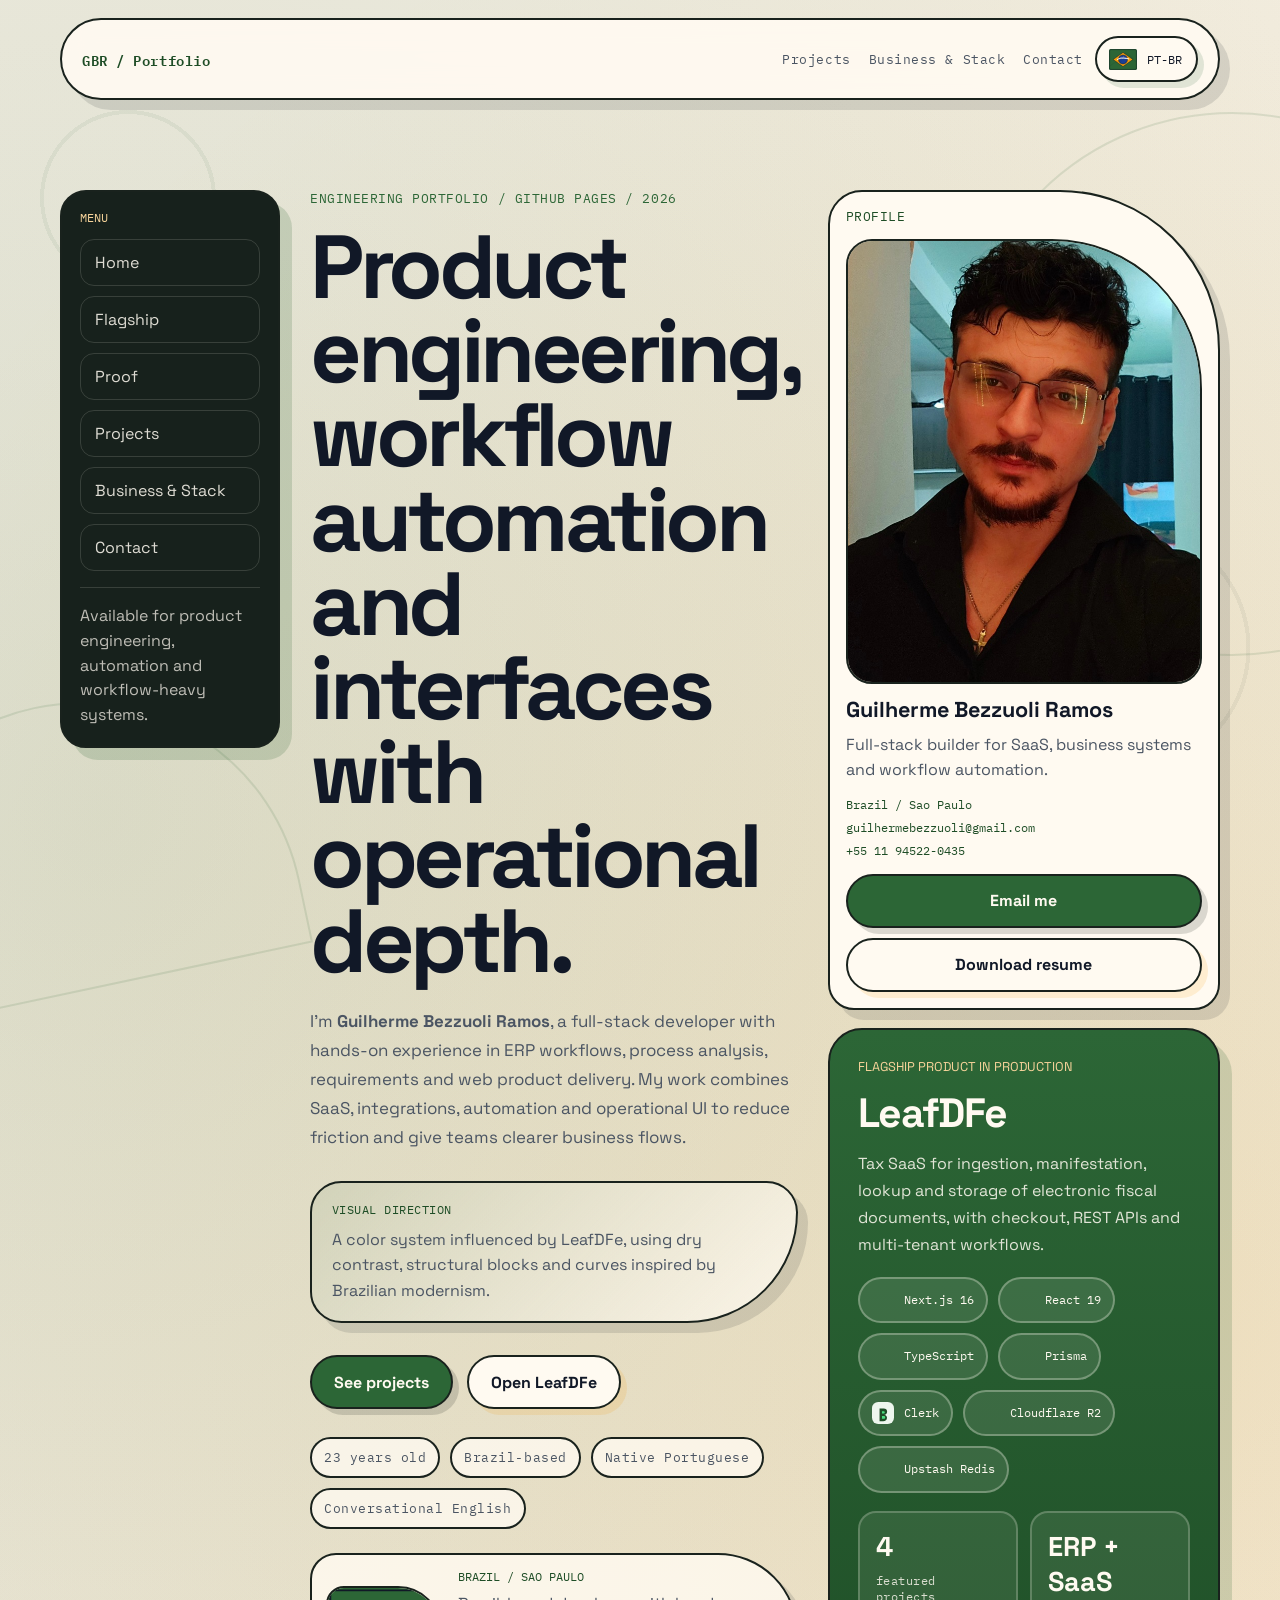
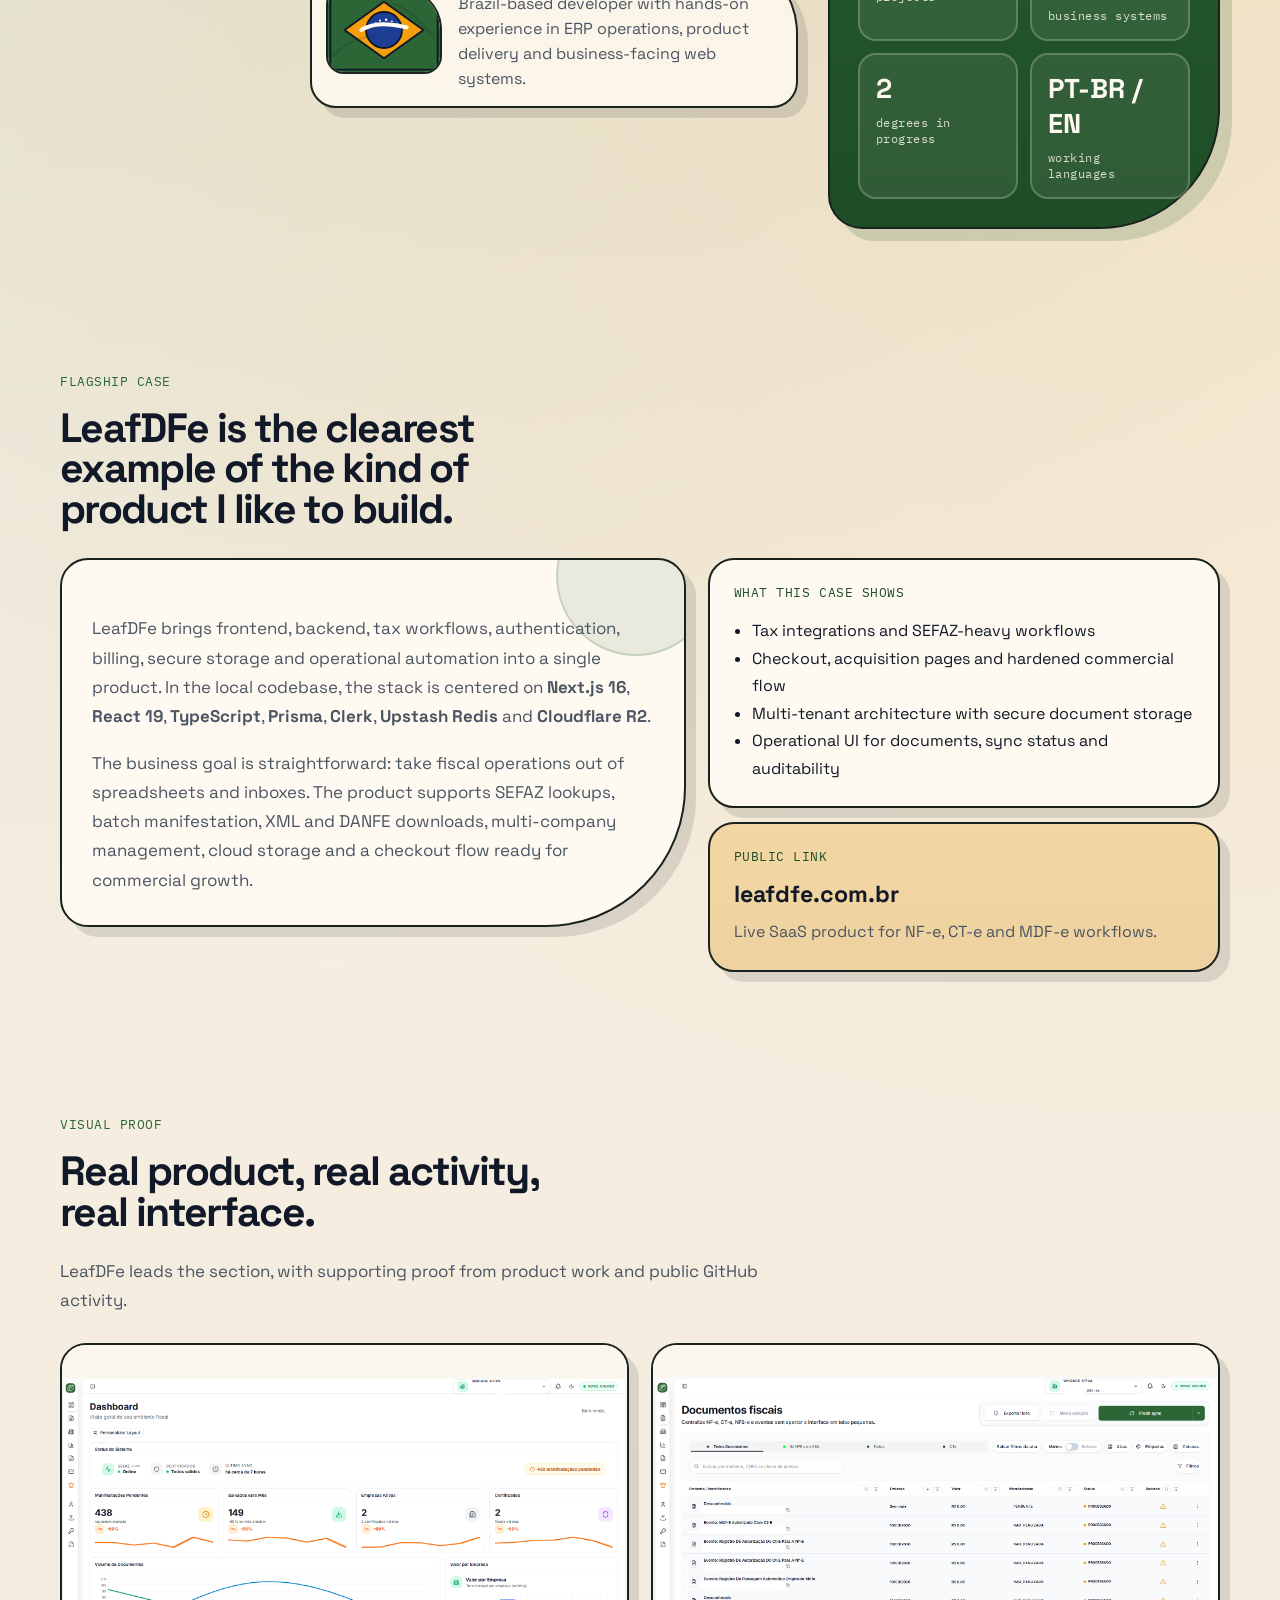
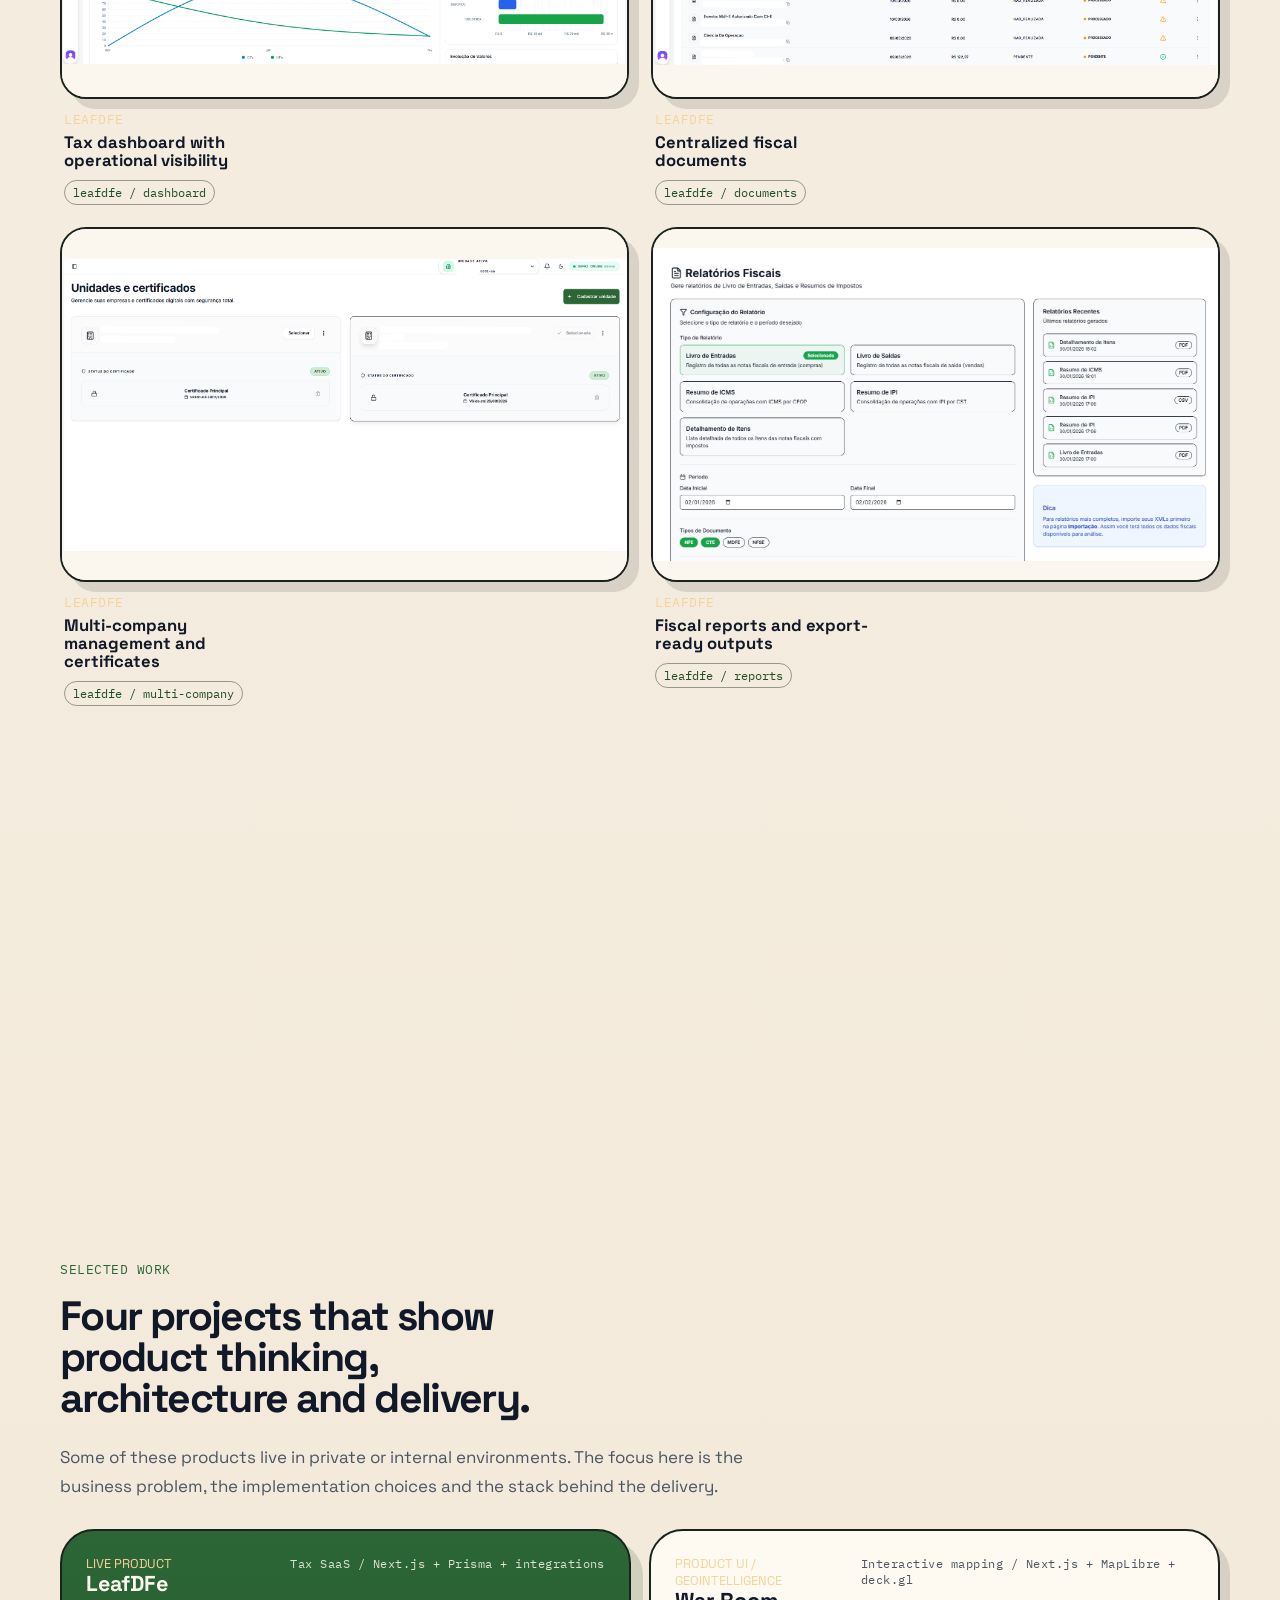
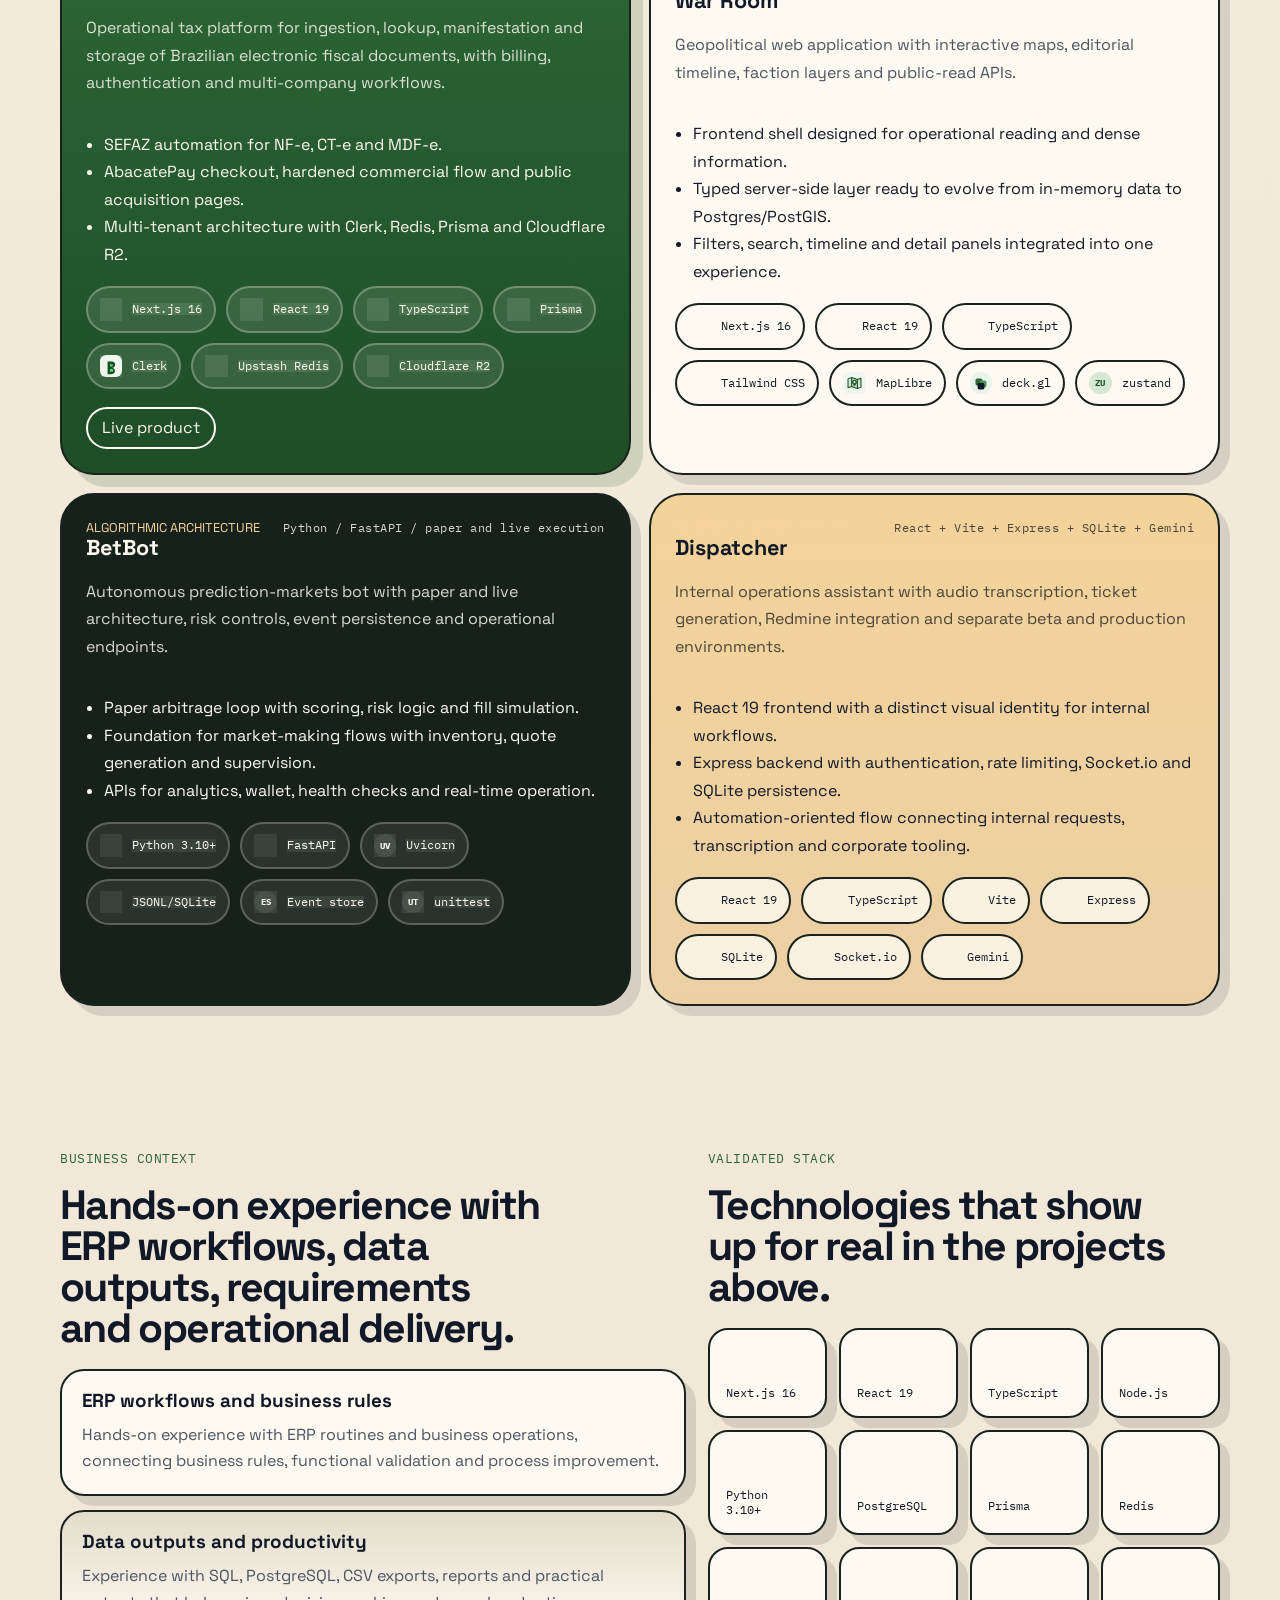
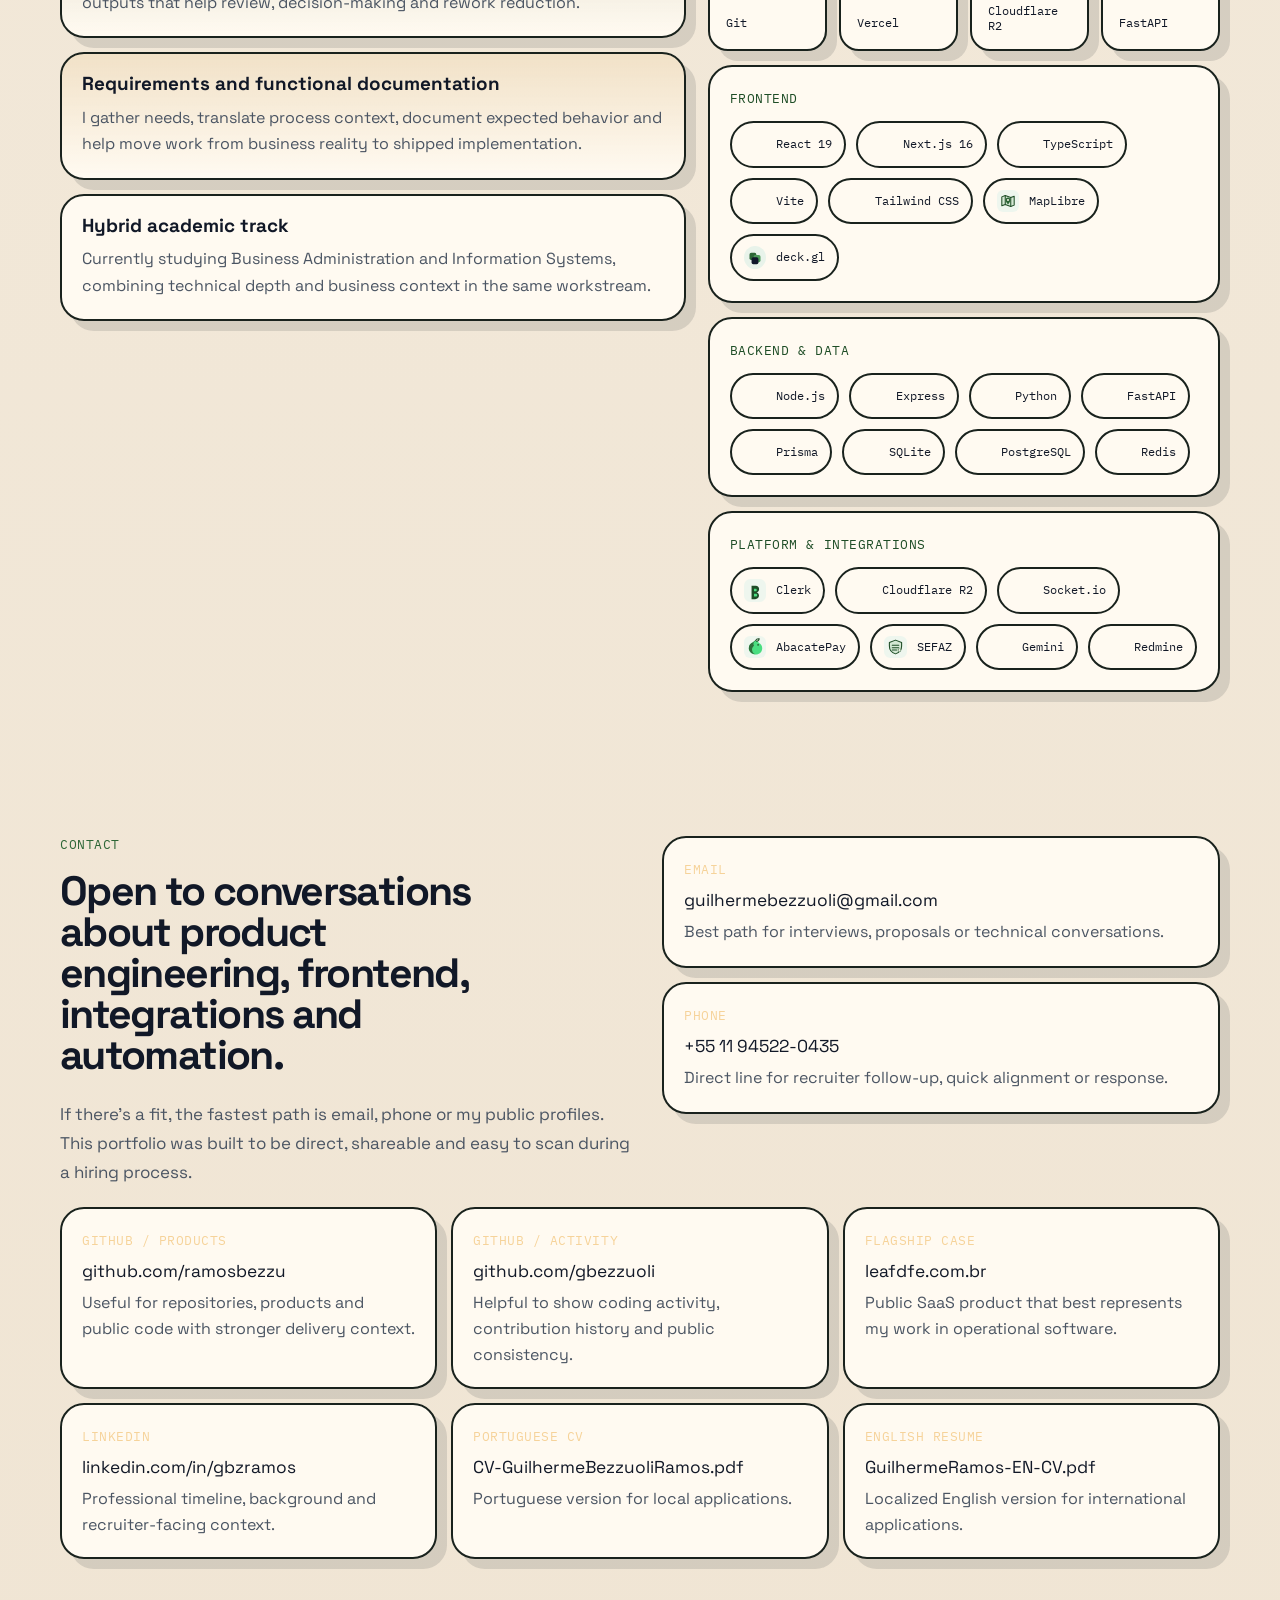
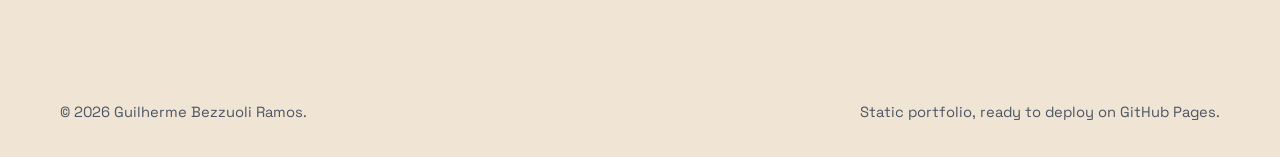
==== index.html @ 3836f777 "Initial portfolio" ====
<!DOCTYPE html>
<html lang="pt-BR">
  <head>
    <meta charset="UTF-8" />
    <meta name="viewport" content="width=device-width, initial-scale=1.0" />
    <title>Guilherme Bezzuoli Ramos | Portfólio</title>
    <meta
      name="description"
      content="Portfólio de Guilherme Bezzuoli Ramos: SaaS, IA aplicada, automação e interfaces operacionais para produtos web."
    />
    <link rel="icon" type="image/svg+xml" href="./favicon.svg" />
    <link rel="preconnect" href="https://fonts.googleapis.com" />
    <link rel="preconnect" href="https://fonts.gstatic.com" crossorigin />
    <link
      href="https://fonts.googleapis.com/css2?family=IBM+Plex+Mono:wght@400;500;600&family=Space+Grotesk:wght@400;500;700&display=swap"
      rel="stylesheet"
    />
    <link rel="stylesheet" href="./styles.css" />
  </head>
  <body>
    <div class="page-shell">
      <header class="topbar">
        <a class="brand" href="#inicio">GBR / Portfolio</a>
        <div class="topbar__actions">
          <nav class="nav" id="top-nav" aria-label="Navegação principal">
            <a id="nav-projects" href="#projetos">Projetos</a>
            <a id="nav-stack" href="#stack">Negócio & Stack</a>
            <a id="nav-contact" href="#contato">Contato</a>
          </nav>
          <button class="lang-toggle" id="lang-toggle" type="button" aria-label="Ver portfolio em inglês">
            <img
              class="lang-toggle__icon"
              id="lang-toggle-icon"
              src="./media/anglo-flag-blend.svg"
              alt=""
            />
            <span class="lang-toggle__label" id="lang-toggle-label">EN / Intl</span>
          </button>
        </div>
      </header>

      <main>
        <section class="hero section" id="inicio" data-reveal>
          <aside class="menu-panel" data-reveal>
            <p class="menu-panel__eyebrow" id="menu-eyebrow">Menu</p>
            <nav class="menu-panel__nav" aria-label="Menu lateral">
              <a id="menu-home" href="#inicio">Início</a>
              <a id="menu-feature" href="#destaque">Destaque</a>
              <a id="menu-evidence" href="#evidencias">Evidências</a>
              <a id="menu-projects" href="#projetos">Projetos</a>
              <a id="menu-stack" href="#stack">Negócio & Stack</a>
              <a id="menu-contact" href="#contato">Contato</a>
            </nav>
            <div class="menu-panel__footer">
              <p id="menu-footer-text">Disponível para produto, automação e processos.</p>
            </div>
          </aside>

          <div class="hero__copy">
            <p class="eyebrow" id="hero-eyebrow">Portfólio técnico / GitHub Pages / 2026</p>
            <h1 id="hero-title">Produto, automação e interface com lastro técnico.</h1>
            <p class="hero__lede" id="hero-lede">
              Sou <strong>Guilherme Bezzuoli Ramos</strong>, desenvolvedor
              full-stack com base em ERP, análise de processos, requisitos e
              desenvolvimento web. Meu trabalho mistura SaaS, integrações,
              automação e interface operacional para reduzir retrabalho e dar
              mais clareza ao negócio.
            </p>

            <article class="hero__manifesto">
              <p class="hero__manifesto-title" id="hero-manifesto-title">Direção visual desta página</p>
              <p id="hero-manifesto-text">
                Paleta inspirada no LeafDFe, com contraste seco, blocos
                estruturais e curvas que puxam para um modernismo brasileiro
                mais arquitetônico.
              </p>
            </article>

            <div class="hero__actions">
              <a class="button button--primary" id="hero-cta-projects" href="#projetos">Ver projetos</a>
              <a
                class="button button--ghost"
                id="hero-cta-leaf"
                href="https://www.leafdfe.com.br/"
                target="_blank"
                rel="noreferrer"
              >
                Ver LeafDFe
              </a>
            </div>

            <ul class="identity-list" id="identity-list" aria-label="Resumo profissional"></ul>

            <article class="country-ribbon">
              <div class="country-ribbon__flag">
                <img
                  id="country-flag-image"
                  src="./media/brazil-brutalist-flag.svg"
                  alt="Bandeira do Brasil em interpretação vetorial brutalista"
                />
              </div>
              <div class="country-ribbon__copy">
                <p class="country-ribbon__eyebrow" id="country-ribbon-eyebrow">Brasil / São Paulo</p>
                <p id="country-ribbon-text">
                  Base local com repertório em ERP, processos, produto e
                  operação web.
                </p>
              </div>
            </article>
          </div>

          <div class="hero__stage" data-reveal>
            <article class="profile-card">
              <p class="profile-card__label" id="profile-label">Foto de perfil</p>
              <div class="profile-card__frame">
                <img
                  id="profile-image"
                  src="./media/profile.jpg"
                  alt="Foto de perfil de Guilherme Bezzuoli Ramos"
                  onerror="this.onerror=null;this.src='./media/profile-placeholder.svg';"
                />
              </div>
              <div class="profile-card__body">
                <h3>Guilherme Bezzuoli Ramos</h3>
                <p class="profile-card__role" id="profile-role">
                  Full-stack para SaaS, ERP, processos e automação operacional.
                </p>
                <ul class="profile-card__meta" id="profile-meta"></ul>
                <div class="profile-card__actions">
                  <a class="button button--primary" id="profile-email-cta" href="mailto:guilhermebezzuoli@gmail.com">Falar por e-mail</a>
                  <a class="button button--ghost" id="profile-cv-cta" href="./CV-GuilhermeBezzuoliRamos.pdf" target="_blank" rel="noreferrer">Baixar CV</a>
                </div>
              </div>
            </article>

            <aside class="hero__panel">
              <p class="panel__kicker" id="panel-kicker">Projeto principal em produção</p>
              <h2>LeafDFe</h2>
              <p class="panel__text" id="panel-text">
                SaaS fiscal para captura, manifestação, consulta e
                armazenamento de documentos eletrônicos, com checkout, API REST
                e operação multi-tenant.
              </p>
              <div class="panel__chips" id="hero-stack-chips"></div>

              <div class="hero__stats" id="hero-stats"></div>
            </aside>
          </div>
        </section>

        <section class="feature section" id="destaque" data-reveal>
          <div class="section-head">
            <p class="eyebrow" id="feature-eyebrow">Case principal</p>
            <h2 id="feature-title">LeafDFe é o melhor retrato do tipo de produto que eu gosto de construir.</h2>
          </div>

          <div class="feature__layout">
            <article class="feature__content">
              <p id="feature-paragraph-1">
                O LeafDFe consolida frontend, backend, regras fiscais,
                autenticação, billing, armazenamento seguro e automações de
                operação em um único produto. No código local, a stack está
                organizada sobre <strong>Next.js 16</strong>,
                <strong>React 19</strong>, <strong>TypeScript</strong>,
                <strong>Prisma</strong>, <strong>Clerk</strong>,
                <strong>Upstash Redis</strong> e <strong>Cloudflare R2</strong>.
              </p>
              <p id="feature-paragraph-2">
                O foco do produto é tirar o fiscal do modo manual: consulta na
                SEFAZ, manifestação em lote, download de XML e DANFE,
                multiempresa, armazenamento em nuvem e checkout pronto para
                crescimento comercial.
              </p>
            </article>

            <div class="feature__cards">
              <article class="mini-card">
                <p class="mini-card__title" id="feature-card-title">O que entra nesse case</p>
                <ul class="mini-card__list" id="feature-card-list"></ul>
              </article>

              <article class="mini-card mini-card--accent">
                <p class="mini-card__title" id="feature-link-title">Link público</p>
                <a
                  class="mini-card__link"
                  href="https://www.leafdfe.com.br/"
                  target="_blank"
                  rel="noreferrer"
                >
                  leafdfe.com.br
                </a>
                <p class="mini-card__note" id="feature-link-note">
                  Produto ao vivo com posicionamento SaaS para NF-e, CT-e e
                  MDF-e.
                </p>
              </article>
            </div>
          </div>
        </section>

        <section class="section section--evidence" id="evidencias" data-reveal>
          <div class="section-head">
            <p class="eyebrow" id="evidence-eyebrow">Evidências visuais</p>
            <h2 id="evidence-title">Produto real, atividade real, interface real.</h2>
            <p class="section-copy" id="evidence-copy">
              LeafDFe em destaque, com recortes complementares de produto e
              atividade pública.
            </p>
          </div>

          <div class="evidence-layout">
            <div class="gallery-grid" id="gallery-grid" aria-live="polite"></div>
          </div>
        </section>

        <section class="section" id="projetos" data-reveal>
          <div class="section-head">
            <p class="eyebrow" id="projects-eyebrow">Projetos selecionados</p>
            <h2 id="projects-title">Quatro trabalhos que mostram produto, arquitetura e execução.</h2>
            <p class="section-copy" id="projects-copy">
              Alguns destes projetos vivem em ambientes privados ou internos.
              Por isso, o foco aqui está no problema resolvido, na stack e nas
              decisões de implementação.
            </p>
          </div>

          <div class="projects-grid" id="projects-grid" aria-live="polite"></div>
        </section>

        <section class="section section--split" id="stack" data-reveal>
          <div>
            <div class="section-head section-head--compact">
              <p class="eyebrow" id="business-eyebrow">Negócio e processo</p>
              <h2 id="business-title">Experiência aplicada em ERP, dados, requisitos e fluxo operacional.</h2>
            </div>
            <div class="principles" id="business-cards"></div>
          </div>

          <div>
            <div class="section-head section-head--compact">
              <p class="eyebrow" id="stack-eyebrow">Stack validada no workspace</p>
              <h2 id="stack-title">Tecnologias que aparecem de verdade nos projetos acima.</h2>
            </div>
            <div class="stack-wall" id="stack-wall"></div>
            <div class="stack-groups" id="stack-groups"></div>
          </div>
        </section>

        <section class="contact section" id="contato" data-reveal>
          <div class="contact__hero">
            <div class="contact__copy">
              <p class="eyebrow" id="contact-eyebrow">Contato</p>
              <h2 id="contact-title">Aberto para conversar sobre produto, frontend, integrações e automação.</h2>
              <p id="contact-copy">
                Se fizer sentido para a vaga, o melhor caminho é falar comigo
                por e-mail, telefone ou olhar meus perfis e materiais públicos.
                O portfólio foi montado para ser direto e fácil de compartilhar
                em processo seletivo.
              </p>
            </div>

            <div class="contact__primary" id="contact-primary"></div>
          </div>

          <div class="contact__secondary" id="contact-secondary"></div>
        </section>
      </main>

      <footer class="footer">
        <p>© <span id="current-year"></span> Guilherme Bezzuoli Ramos.</p>
        <p id="footer-copy">Portfolio estático pronto para publicar no GitHub Pages.</p>
      </footer>
    </div>

    <script src="./script.js" defer></script>
  </body>
</html>
---- styles.css ----
:root {
  --paper: #f5efe3;
  --paper-deep: #eadfca;
  --surface: #fffaf1;
  --surface-strong: #f0e5d4;
  --ink: #111827;
  --ink-soft: #4b5563;
  --line: #19221d;
  --line-soft: rgba(25, 34, 29, 0.16);
  --brand: #2c6636;
  --brand-dark: #1e4d26;
  --brand-light: #d4e8d4;
  --brand-bright: #4ade80;
  --accent: #f59e0b;
  --accent-soft: #f6d39a;
  --danger: #dc2626;
  --shadow: 10px 10px 0 rgba(17, 24, 39, 0.12);
  --shadow-strong: 12px 12px 0 rgba(44, 102, 54, 0.18);
  --radius-xl: 34px;
  --radius-lg: 24px;
  --radius-md: 18px;
  --radius-arch: 34px 160px 26px 26px;
  --radius-scoop: 34px 34px 120px 34px;
  --container: min(1160px, calc(100vw - 40px));
}

*,
*::before,
*::after {
  box-sizing: border-box;
}

html {
  scroll-behavior: smooth;
}

body {
  margin: 0;
  min-height: 100vh;
  color: var(--ink);
  font-family: "Space Grotesk", sans-serif;
  background:
    radial-gradient(circle at 8% 10%, rgba(44, 102, 54, 0.14), transparent 24%),
    radial-gradient(circle at 92% 16%, rgba(245, 158, 11, 0.14), transparent 22%),
    linear-gradient(180deg, #f7f1e6 0%, #f0e5d4 100%);
}

body::before {
  content: "";
  position: fixed;
  inset: 0;
  pointer-events: none;
  opacity: 0.8;
  background:
    radial-gradient(circle at 10% 22%, transparent 0 84px, rgba(44, 102, 54, 0.08) 84px 88px, transparent 88px),
    radial-gradient(circle at 88% 72%, transparent 0 120px, rgba(25, 34, 29, 0.06) 120px 124px, transparent 124px);
}

a {
  color: inherit;
  text-decoration: none;
}

img {
  display: block;
  max-width: 100%;
}

.page-shell {
  position: relative;
  overflow: hidden;
}

.page-shell::before,
.page-shell::after {
  content: "";
  position: absolute;
  border: 2px solid rgba(44, 102, 54, 0.12);
  pointer-events: none;
}

.page-shell::before {
  width: 34rem;
  height: 34rem;
  top: 7rem;
  right: -14rem;
  border-radius: 50%;
}

.page-shell::after {
  width: 28rem;
  height: 18rem;
  left: -10rem;
  top: 44rem;
  border-radius: 999px 999px 0 0;
  transform: rotate(-12deg);
}

.topbar,
main,
.footer {
  position: relative;
  z-index: 1;
}

.topbar {
  width: var(--container);
  margin: 18px auto 0;
  padding: 16px 20px;
  display: flex;
  align-items: center;
  justify-content: space-between;
  gap: 22px;
  position: sticky;
  top: 14px;
  border: 2px solid var(--line);
  border-radius: 999px;
  background: rgba(255, 250, 241, 0.92);
  backdrop-filter: blur(14px);
  box-shadow: var(--shadow);
}

.topbar__actions {
  display: flex;
  flex-wrap: wrap;
  align-items: center;
  justify-content: flex-end;
  gap: 12px;
  margin-left: auto;
}

.brand,
.nav a,
.eyebrow,
.identity-list,
.project-card__meta,
.stack-group__label,
.stat__label,
.mini-card__title,
.contact-link__label,
.gallery-card__label,
.profile-card__label,
.hero__manifesto-title {
  font-family: "IBM Plex Mono", monospace;
  letter-spacing: 0.04em;
}

.brand {
  color: var(--brand-dark);
  font-size: 0.86rem;
  font-weight: 600;
}

.nav {
  display: flex;
  flex-wrap: wrap;
  gap: 18px;
}

.nav a {
  color: var(--ink-soft);
  font-size: 0.84rem;
}

.nav a:hover {
  color: var(--brand-dark);
}

.lang-toggle {
  display: inline-flex;
  align-items: center;
  gap: 10px;
  min-height: 46px;
  padding: 0 14px 0 12px;
  border: 2px solid var(--line);
  border-radius: 999px;
  background: var(--surface);
  box-shadow: 6px 6px 0 rgba(44, 102, 54, 0.14);
  color: var(--ink);
  font-family: "IBM Plex Mono", monospace;
  font-size: 0.78rem;
  cursor: pointer;
  transition:
    transform 180ms ease,
    box-shadow 180ms ease,
    background 180ms ease;
}

.lang-toggle:hover {
  transform: translate(-2px, -2px);
  box-shadow: 8px 8px 0 rgba(44, 102, 54, 0.16);
}

.lang-toggle__icon {
  width: 1.75rem;
  height: 1.75rem;
  flex: 0 0 1.75rem;
  object-fit: contain;
}

.lang-toggle__label {
  white-space: nowrap;
}

main {
  width: var(--container);
  margin: 0 auto;
  padding: 34px 0 72px;
}

.section {
  padding: 72px 0;
}

.hero {
  display: grid;
  grid-template-columns: 220px minmax(0, 1.02fr) minmax(320px, 0.82fr);
  gap: 30px;
  align-items: start;
  padding-top: 56px;
}

.menu-panel {
  position: sticky;
  top: 96px;
  padding: 18px;
  border: 2px solid var(--line);
  border-radius: 26px;
  background: #17211c;
  color: var(--surface);
  box-shadow: var(--shadow-strong);
}

.menu-panel__eyebrow {
  margin: 0 0 14px;
  font-family: "IBM Plex Mono", monospace;
  color: var(--accent-soft);
  font-size: 0.76rem;
  text-transform: uppercase;
}

.menu-panel__nav {
  display: grid;
  gap: 10px;
}

.menu-panel__nav a {
  display: block;
  padding: 12px 14px;
  border: 1px solid rgba(255, 250, 241, 0.14);
  border-radius: 14px;
  color: rgba(255, 250, 241, 0.86);
  transition:
    transform 180ms ease,
    background 180ms ease;
}

.menu-panel__nav a:hover {
  transform: translateX(2px);
  background: rgba(255, 250, 241, 0.08);
}

.menu-panel__footer {
  margin-top: 16px;
  padding-top: 16px;
  border-top: 1px solid rgba(255, 250, 241, 0.14);
  color: rgba(255, 250, 241, 0.72);
  line-height: 1.55;
}

.eyebrow {
  margin: 0 0 18px;
  color: var(--brand);
  font-size: 0.82rem;
  text-transform: uppercase;
}

h1,
h2,
h3,
p {
  margin: 0;
}

h1 {
  max-width: 11ch;
  font-size: clamp(3rem, 7vw, 6.1rem);
  line-height: 0.94;
  letter-spacing: -0.05em;
}

h2 {
  max-width: 18ch;
  font-size: clamp(1.9rem, 3.2vw, 3.3rem);
  line-height: 1;
  letter-spacing: -0.04em;
}

h3 {
  font-size: 1.35rem;
  line-height: 1.1;
}

.hero__lede,
.section-copy,
.feature__content p,
.contact__copy p:last-child,
.evidence-note p {
  margin-top: 24px;
  max-width: 64ch;
  color: var(--ink-soft);
  font-size: 1.06rem;
  line-height: 1.72;
}

.hero__manifesto {
  max-width: 34rem;
  margin-top: 28px;
  padding: 18px 20px;
  border: 2px solid var(--line);
  border-radius: var(--radius-scoop);
  background: linear-gradient(135deg, rgba(44, 102, 54, 0.08), rgba(255, 250, 241, 0.8));
  box-shadow: var(--shadow);
}

.hero__manifesto-title {
  color: var(--brand-dark);
  font-size: 0.78rem;
  text-transform: uppercase;
}

.hero__manifesto p:last-child {
  margin-top: 10px;
  color: var(--ink-soft);
  line-height: 1.6;
}

.hero__actions {
  display: flex;
  flex-wrap: wrap;
  gap: 14px;
  margin-top: 32px;
}

.button {
  display: inline-flex;
  min-height: 54px;
  align-items: center;
  justify-content: center;
  padding: 0 22px;
  border: 2px solid var(--line);
  border-radius: 999px;
  font-weight: 700;
  transition: transform 180ms ease;
}

.button:hover {
  transform: translate(-2px, -2px);
}

.button--primary {
  background: var(--brand);
  color: var(--surface);
  box-shadow: 6px 6px 0 rgba(25, 34, 29, 0.16);
}

.button--ghost {
  background: var(--surface);
  color: var(--ink);
  box-shadow: 6px 6px 0 rgba(245, 158, 11, 0.14);
}

.identity-list {
  margin: 28px 0 0;
  padding: 0;
  list-style: none;
  display: flex;
  flex-wrap: wrap;
  gap: 10px;
  color: var(--ink-soft);
  font-size: 0.82rem;
}

.identity-list li,
.stack-tag {
  padding: 10px 12px;
  border-radius: 999px;
  border: 2px solid var(--line);
  background: rgba(255, 250, 241, 0.78);
}

.stack-tag {
  display: inline-flex;
  align-items: center;
  gap: 10px;
  min-height: 42px;
  font-family: "IBM Plex Mono", monospace;
  font-size: 0.76rem;
  line-height: 1;
}

.stack-tag__mark,
.stack-wall__mark {
  position: relative;
  width: 1.4rem;
  height: 1.4rem;
  flex: 0 0 1.4rem;
}

.stack-tag__mark.is-fallback .stack-tag__fallback,
.stack-wall__mark.is-fallback .stack-wall__fallback,
.stack-tag__mark:not(.has-icon) .stack-tag__fallback,
.stack-wall__mark:not(.has-icon) .stack-wall__fallback {
  opacity: 1;
}

.stack-tag__icon,
.stack-wall__icon {
  position: absolute;
  inset: 0;
  width: 100%;
  height: 100%;
  object-fit: contain;
  z-index: 1;
}

.stack-tag__fallback,
.stack-wall__fallback {
  position: absolute;
  inset: 0;
  display: grid;
  place-items: center;
  border-radius: 50%;
  background: var(--brand-light);
  color: var(--brand-dark);
  font-size: 0.58rem;
  font-weight: 700;
  opacity: 0;
}

.country-ribbon {
  max-width: 36rem;
  margin-top: 24px;
  display: grid;
  grid-template-columns: 116px minmax(0, 1fr);
  gap: 16px;
  align-items: center;
  padding: 14px;
  border: 2px solid var(--line);
  border-radius: 26px 80px 26px 26px;
  background: rgba(255, 250, 241, 0.82);
  box-shadow: var(--shadow);
}

.country-ribbon__flag {
  overflow: hidden;
  border: 2px solid var(--line);
  border-radius: 18px 44px 18px 18px;
  background: var(--surface-strong);
}

.country-ribbon__flag img {
  width: 100%;
  aspect-ratio: 4 / 3;
  object-fit: cover;
}

.country-ribbon__eyebrow {
  font-family: "IBM Plex Mono", monospace;
  color: var(--brand-dark);
  font-size: 0.76rem;
  text-transform: uppercase;
}

.country-ribbon__copy p:last-child {
  margin-top: 8px;
  color: var(--ink-soft);
  line-height: 1.55;
}

.hero__stage {
  display: grid;
  gap: 18px;
}

.profile-card,
.hero__panel,
.project-card,
.mini-card,
.contact-link,
.principle-card,
.stack-group,
.evidence-note,
.gallery-card,
.feature__content {
  border: 2px solid var(--line);
  box-shadow: var(--shadow);
}

.profile-card {
  padding: 16px;
  border-radius: var(--radius-arch);
  background: var(--surface);
}

.profile-card__label {
  color: var(--brand-dark);
  font-size: 0.8rem;
  text-transform: uppercase;
}

.profile-card__frame {
  margin-top: 14px;
  aspect-ratio: 4 / 5;
  overflow: hidden;
  border: 2px solid var(--line);
  border-radius: 26px 150px 26px 26px;
  background:
    linear-gradient(145deg, rgba(44, 102, 54, 0.14), rgba(255, 250, 241, 0.24)),
    linear-gradient(180deg, #f7f1e6 0%, #e8dcc8 100%);
}

.profile-card__frame img {
  width: 100%;
  height: 100%;
  object-fit: cover;
  object-position: center 16%;
}

.profile-card__hint {
  margin-top: 12px;
  color: var(--ink-soft);
  line-height: 1.55;
}

.profile-card__body {
  margin-top: 14px;
}

.profile-card__role {
  margin-top: 10px;
  color: var(--ink-soft);
  line-height: 1.58;
}

.profile-card__meta {
  margin: 14px 0 0;
  padding: 0;
  list-style: none;
  display: grid;
  gap: 8px;
  font-family: "IBM Plex Mono", monospace;
  font-size: 0.76rem;
  color: var(--brand-dark);
}

.profile-card__actions {
  display: grid;
  gap: 10px;
  margin-top: 16px;
}

.hero__panel {
  padding: 28px;
  display: flex;
  flex-direction: column;
  gap: 18px;
  border-radius: var(--radius-scoop);
  background: linear-gradient(180deg, var(--brand) 0%, var(--brand-dark) 100%);
  color: var(--surface);
  box-shadow: var(--shadow-strong);
}

.panel__kicker,
.project-card__status,
.contact-link__label,
.gallery-card__label {
  color: var(--accent-soft);
  font-size: 0.8rem;
  text-transform: uppercase;
}

.panel__text {
  color: rgba(255, 250, 241, 0.86);
  line-height: 1.68;
}

.panel__chips,
.project-card__chips,
.stack-group__items {
  display: flex;
  flex-wrap: wrap;
  gap: 10px;
}

.panel__chips .stack-tag {
  background: rgba(255, 250, 241, 0.1);
  border-color: rgba(255, 250, 241, 0.3);
  color: var(--surface);
}

.panel__chips .stack-tag__fallback {
  background: rgba(255, 250, 241, 0.18);
  color: var(--surface);
}

.hero__stats {
  display: grid;
  grid-template-columns: repeat(2, minmax(0, 1fr));
  gap: 12px;
}

.stat {
  padding: 16px;
  border-radius: var(--radius-md);
  border: 2px solid rgba(255, 250, 241, 0.22);
  background: rgba(255, 250, 241, 0.08);
}

.stat__value {
  display: block;
  font-size: 1.7rem;
  font-weight: 700;
  color: var(--surface);
}

.stat__label {
  display: block;
  margin-top: 8px;
  color: rgba(255, 250, 241, 0.82);
  font-size: 0.78rem;
}

.section-head {
  margin-bottom: 28px;
}

.section-head--compact {
  margin-bottom: 20px;
}

.feature__layout,
.evidence-layout,
.section--split {
  display: grid;
  grid-template-columns: minmax(0, 1.1fr) minmax(280px, 0.9fr);
  gap: 22px;
  align-items: start;
}

.feature__content {
  position: relative;
  padding: 30px;
  overflow: hidden;
  border-radius: 28px 28px 140px 28px;
  background: var(--surface);
}

.feature__content::before {
  content: "";
  position: absolute;
  width: 10rem;
  height: 10rem;
  top: -4rem;
  right: -2rem;
  border-radius: 50%;
  background: rgba(44, 102, 54, 0.1);
  border: 2px solid rgba(44, 102, 54, 0.18);
}

.feature__content p + p {
  margin-top: 18px;
}

.feature__cards,
.principles,
.stack-groups {
  display: grid;
  gap: 14px;
}

.mini-card {
  padding: 24px;
  border-radius: 26px;
  background: var(--surface);
}

.mini-card--accent {
  background: linear-gradient(180deg, #f3d7a3 0%, #edd1a0 100%);
}

.mini-card__title {
  color: var(--brand-dark);
  font-size: 0.8rem;
  text-transform: uppercase;
}

.mini-card__list,
.project-card__highlights,
.evidence-note__list {
  margin: 16px 0 0;
  padding: 0 0 0 18px;
  line-height: 1.72;
}

.mini-card__link {
  display: inline-flex;
  margin-top: 14px;
  font-size: 1.45rem;
  font-weight: 700;
}

.mini-card__note {
  margin-top: 10px;
  color: var(--ink-soft);
  line-height: 1.65;
}

.section--evidence {
  position: relative;
}

.evidence-note {
  padding: 18px 20px;
  border-radius: 22px;
  background: linear-gradient(180deg, rgba(44, 102, 54, 0.1) 0%, var(--surface) 100%);
  color: var(--ink);
}

.evidence-note--full {
  max-width: none;
}

.evidence-note p {
  margin-top: 8px;
  color: var(--ink-soft);
}

.evidence-layout {
  display: block;
  margin-top: 12px;
}

.gallery-grid {
  display: grid;
  gap: 26px;
}

.gallery-cluster {
  display: grid;
  gap: 22px;
}

.gallery-cluster--featured {
  grid-template-columns: repeat(2, minmax(0, 1fr));
}

.gallery-cluster--proofs {
  grid-template-columns: repeat(3, minmax(0, 1fr));
}

.gallery-card {
  border: 0;
  box-shadow: none;
  background: transparent;
  overflow: visible;
}

.gallery-card__frame {
  overflow: hidden;
  border: 2px solid var(--line);
  border-radius: 26px;
  box-shadow: var(--shadow);
  background: #fbf7ef;
  display: grid;
  place-items: center;
  aspect-ratio: 16 / 10;
}

.gallery-card__frame img {
  width: 100%;
  height: 100%;
  object-fit: contain;
  background: #fbf7ef;
}

.gallery-cluster--featured .gallery-card__frame {
  aspect-ratio: 16 / 10;
}

.gallery-cluster--proofs .gallery-card__frame {
  aspect-ratio: 4 / 3;
}

.gallery-card__body {
  padding: 12px 4px 0;
}

.gallery-card__title {
  margin-top: 6px;
  font-size: 1.04rem;
  max-width: 20ch;
  line-height: 1.08;
}

.gallery-card__description {
  display: none;
}

.gallery-card__file {
  display: inline-flex;
  margin-top: 10px;
  padding: 4px 8px;
  border-radius: 999px;
  border: 1.5px solid rgba(25, 34, 29, 0.42);
  color: var(--brand-dark);
  font-family: "IBM Plex Mono", monospace;
  font-size: 0.72rem;
}

.projects-grid {
  display: grid;
  grid-template-columns: repeat(2, minmax(0, 1fr));
  gap: 18px;
}

.project-card {
  display: flex;
  flex-direction: column;
  gap: 18px;
  padding: 24px;
  border-radius: var(--radius-xl);
  transition: transform 180ms ease;
}

.project-card:hover {
  transform: translate(-3px, -3px);
}

.project-card__top {
  display: flex;
  justify-content: space-between;
  gap: 16px;
  align-items: flex-start;
}

.project-card__meta {
  font-size: 0.78rem;
}

.project-card__summary {
  line-height: 1.72;
}

.project-card__links {
  display: flex;
  flex-wrap: wrap;
  gap: 10px;
}

.project-card__links a {
  display: inline-flex;
  min-height: 42px;
  align-items: center;
  padding: 0 14px;
  border-radius: 999px;
  border: 2px solid currentColor;
}

.project-card--brand {
  background: linear-gradient(180deg, var(--brand) 0%, var(--brand-dark) 100%);
  color: var(--surface);
  box-shadow: var(--shadow-strong);
}

.project-card--brand .project-card__meta,
.project-card--brand .project-card__summary {
  color: rgba(255, 250, 241, 0.84);
}

.project-card--brand .project-card__chips span {
  background: rgba(255, 250, 241, 0.1);
  border-color: rgba(255, 250, 241, 0.28);
}

.project-card--brand .stack-tag,
.project-card--ink .stack-tag {
  color: var(--surface);
}

.project-card--brand .stack-tag__fallback,
.project-card--ink .stack-tag__fallback {
  background: rgba(255, 250, 241, 0.18);
  color: var(--surface);
}

.project-card--paper {
  background: var(--surface);
  color: var(--ink);
}

.project-card--paper .project-card__meta,
.project-card--paper .project-card__summary {
  color: var(--ink-soft);
}

.project-card--ink {
  background: #17211c;
  color: var(--surface);
}

.project-card--ink .project-card__meta,
.project-card--ink .project-card__summary {
  color: rgba(255, 250, 241, 0.84);
}

.project-card--ink .project-card__chips span {
  background: rgba(255, 250, 241, 0.08);
  border-color: rgba(255, 250, 241, 0.24);
}

.project-card--accent {
  background: linear-gradient(180deg, #f4d39a 0%, #ecd0a4 100%);
  color: var(--ink);
}

.project-card--accent .project-card__meta,
.project-card--accent .project-card__summary {
  color: #4c4539;
}

.principle-card,
.stack-group,
.contact-link {
  padding: 20px;
  border-radius: 24px;
  background: var(--surface);
}

.principle-card:nth-child(2) {
  background: linear-gradient(180deg, rgba(44, 102, 54, 0.08) 0%, var(--surface) 100%);
}

.principle-card:nth-child(3) {
  background: linear-gradient(180deg, rgba(245, 158, 11, 0.08) 0%, var(--surface) 100%);
}

.principle-card h3 {
  margin-bottom: 10px;
  font-size: 1.18rem;
}

.principle-card p {
  color: var(--ink-soft);
  line-height: 1.65;
}

.stack-group__label {
  display: inline-flex;
  margin-bottom: 14px;
  color: var(--brand-dark);
  font-size: 0.8rem;
  text-transform: uppercase;
}

.stack-wall {
  display: grid;
  grid-template-columns: repeat(4, minmax(0, 1fr));
  gap: 12px;
  margin-bottom: 14px;
}

.stack-wall__item {
  display: grid;
  gap: 10px;
  align-items: center;
  justify-items: start;
  padding: 16px;
  border: 2px solid var(--line);
  border-radius: 20px;
  background: var(--surface);
  box-shadow: var(--shadow);
}

.stack-wall__mark {
  width: 1.8rem;
  height: 1.8rem;
  flex: 0 0 1.8rem;
}

.stack-wall__label {
  font-family: "IBM Plex Mono", monospace;
  font-size: 0.76rem;
  color: var(--ink);
}

.contact {
  display: grid;
  gap: 20px;
}

.contact__hero {
  display: grid;
  grid-template-columns: minmax(0, 1.02fr) minmax(320px, 0.98fr);
  gap: 22px;
  align-items: start;
}

.contact__copy {
  padding-right: 8px;
}

.contact__primary {
  display: grid;
  gap: 14px;
}

.contact__secondary {
  display: grid;
  grid-template-columns: repeat(3, minmax(0, 1fr));
  gap: 14px;
}

.contact-link {
  display: block;
}

.contact-link--primary {
  min-height: 132px;
}

.contact-link__value {
  display: block;
  margin-top: 10px;
  color: var(--ink);
  font-size: 1.08rem;
  word-break: break-word;
}

.contact-link__description {
  display: block;
  margin-top: 8px;
  color: var(--ink-soft);
  line-height: 1.6;
}

.footer {
  width: var(--container);
  margin: 0 auto;
  padding: 0 0 36px;
  display: flex;
  justify-content: space-between;
  gap: 16px;
  color: var(--ink-soft);
  font-size: 0.92rem;
}

[data-reveal] {
  opacity: 0;
  transform: translateY(22px);
  transition:
    opacity 500ms ease,
    transform 500ms ease;
}

[data-reveal].is-visible {
  opacity: 1;
  transform: translateY(0);
}

@media (max-width: 980px) {
  .hero,
  .feature__layout,
  .section--split {
    grid-template-columns: 1fr;
  }

  .contact__hero,
  .contact__secondary {
    grid-template-columns: 1fr;
  }

  .evidence-layout {
    display: block;
  }

  .projects-grid {
    grid-template-columns: 1fr;
  }

  .gallery-cluster--featured,
  .gallery-cluster--proofs {
    grid-template-columns: 1fr;
  }

  .menu-panel {
    position: static;
  }

  .stack-wall {
    grid-template-columns: repeat(3, minmax(0, 1fr));
  }

  .footer {
    flex-direction: column;
  }
}

@media (max-width: 720px) {
  :root {
    --container: min(100vw - 28px, 1160px);
  }

  .topbar {
    margin-top: 12px;
    padding: 16px;
    border-radius: 24px;
    flex-direction: column;
    align-items: flex-start;
  }

  .topbar__actions {
    width: 100%;
    justify-content: space-between;
  }

  .nav {
    gap: 12px;
  }

  .lang-toggle {
    min-height: 42px;
    padding-inline: 12px;
  }

  .section {
    padding: 56px 0;
  }

  .hero {
    padding-top: 34px;
  }

  .hero__stats {
    grid-template-columns: 1fr;
  }

  .country-ribbon {
    grid-template-columns: 1fr;
  }

  .stack-wall {
    grid-template-columns: repeat(2, minmax(0, 1fr));
  }

  .gallery-cluster--featured .gallery-card__frame,
  .gallery-cluster--proofs .gallery-card__frame {
    aspect-ratio: 16 / 10;
  }

  .button {
    width: 100%;
  }

  .profile-card__frame {
    aspect-ratio: 3 / 4;
  }
}
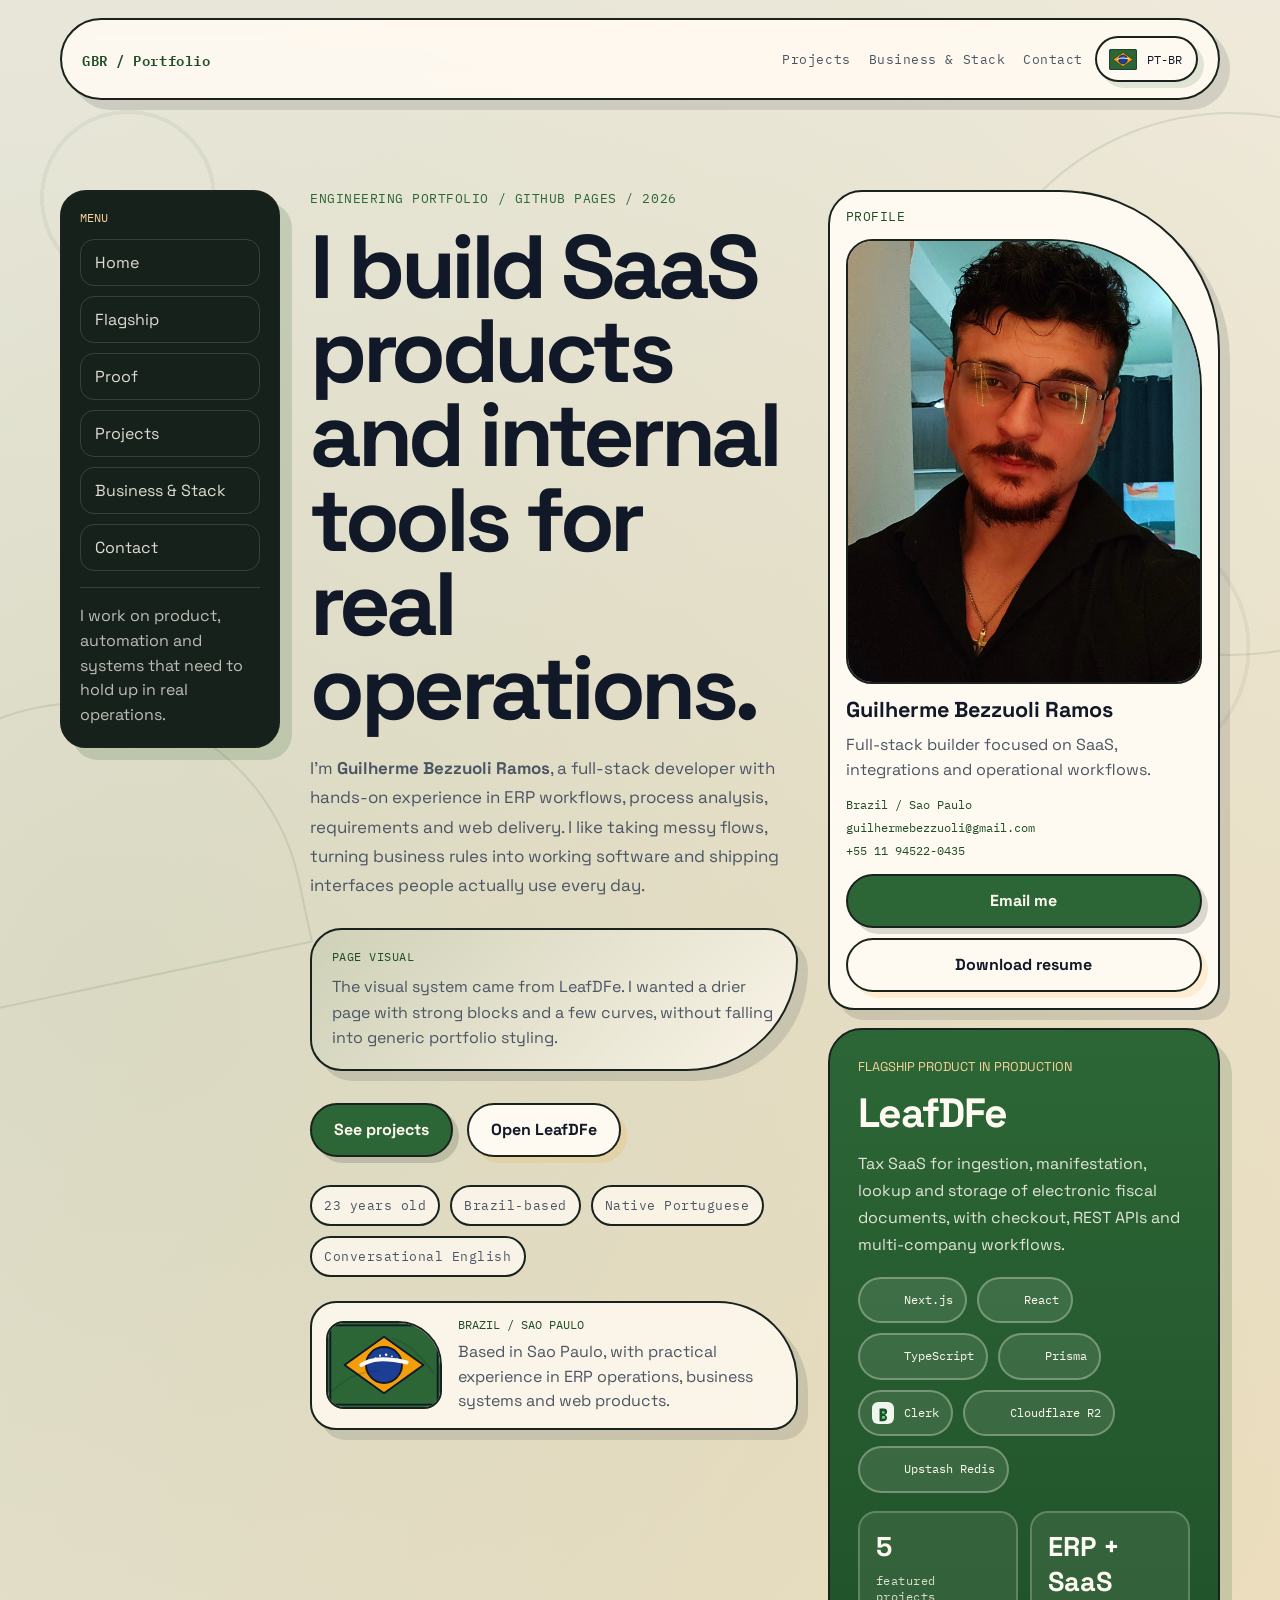
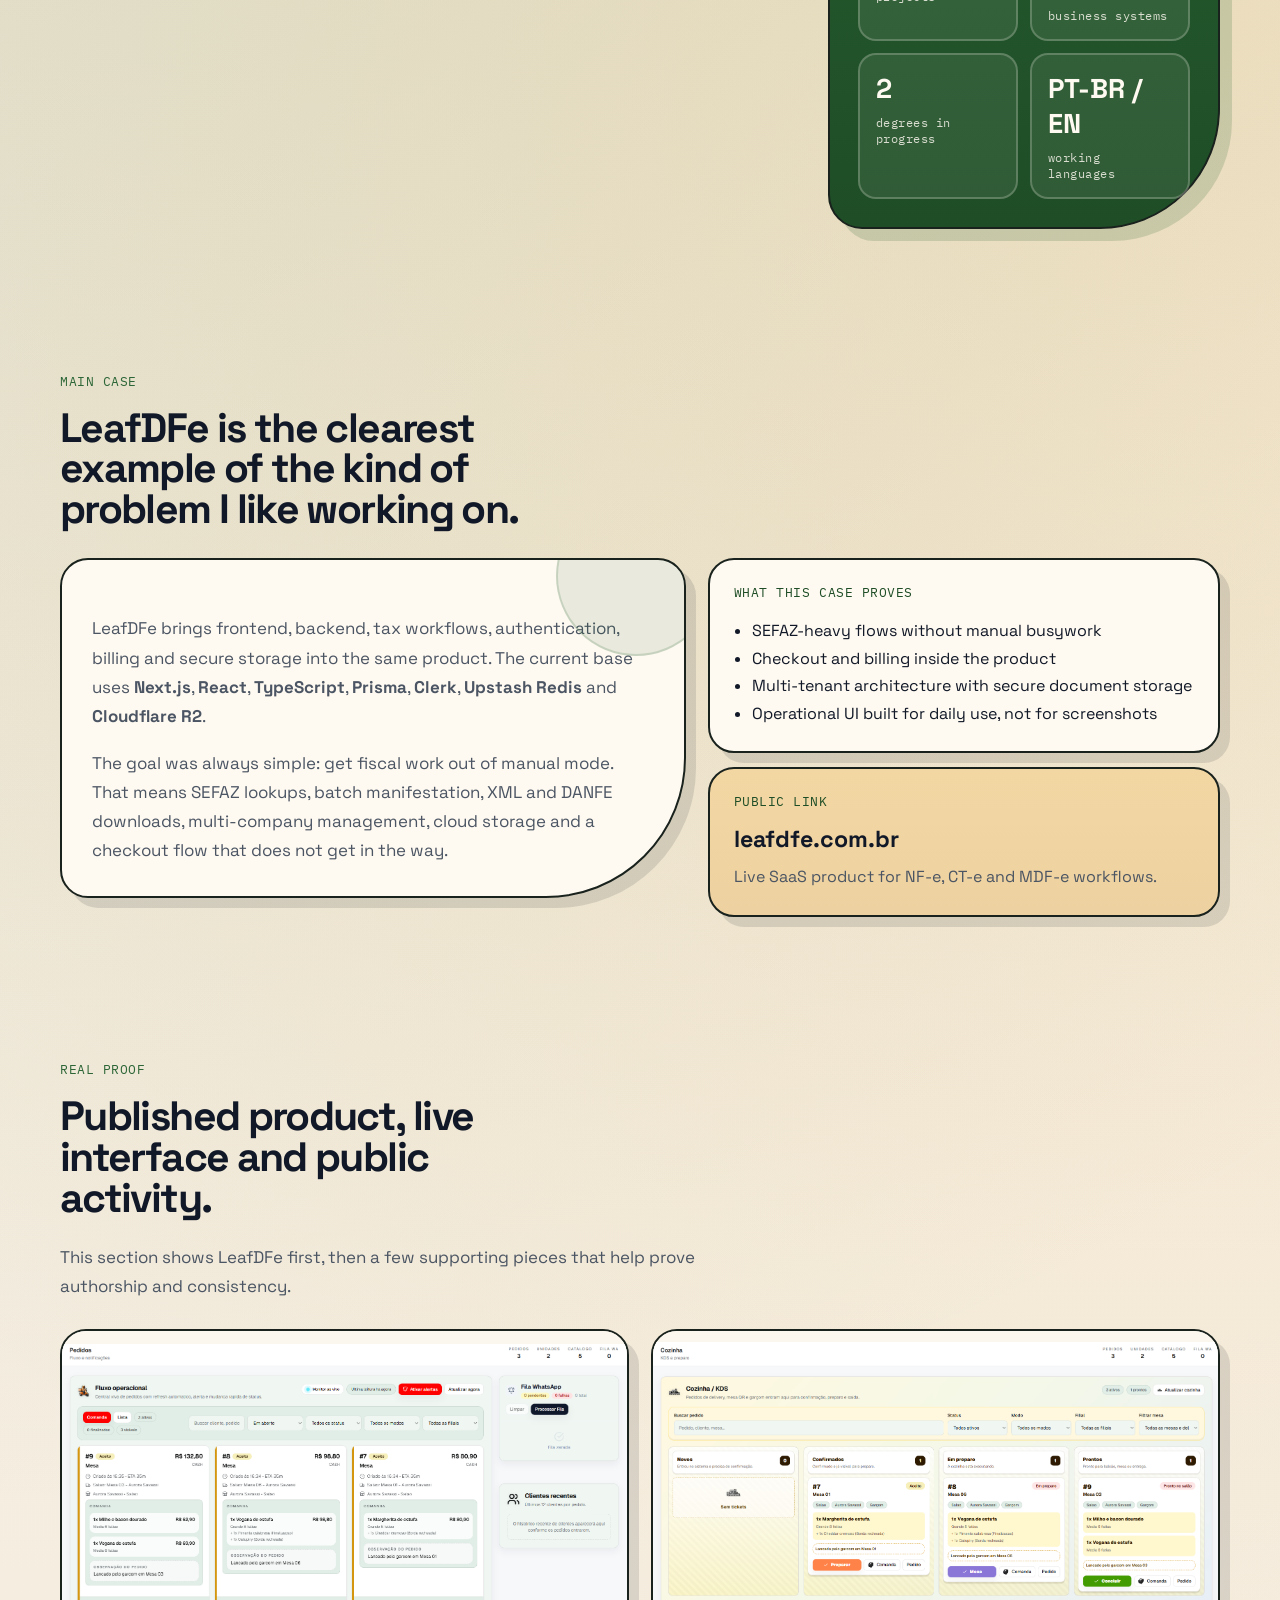
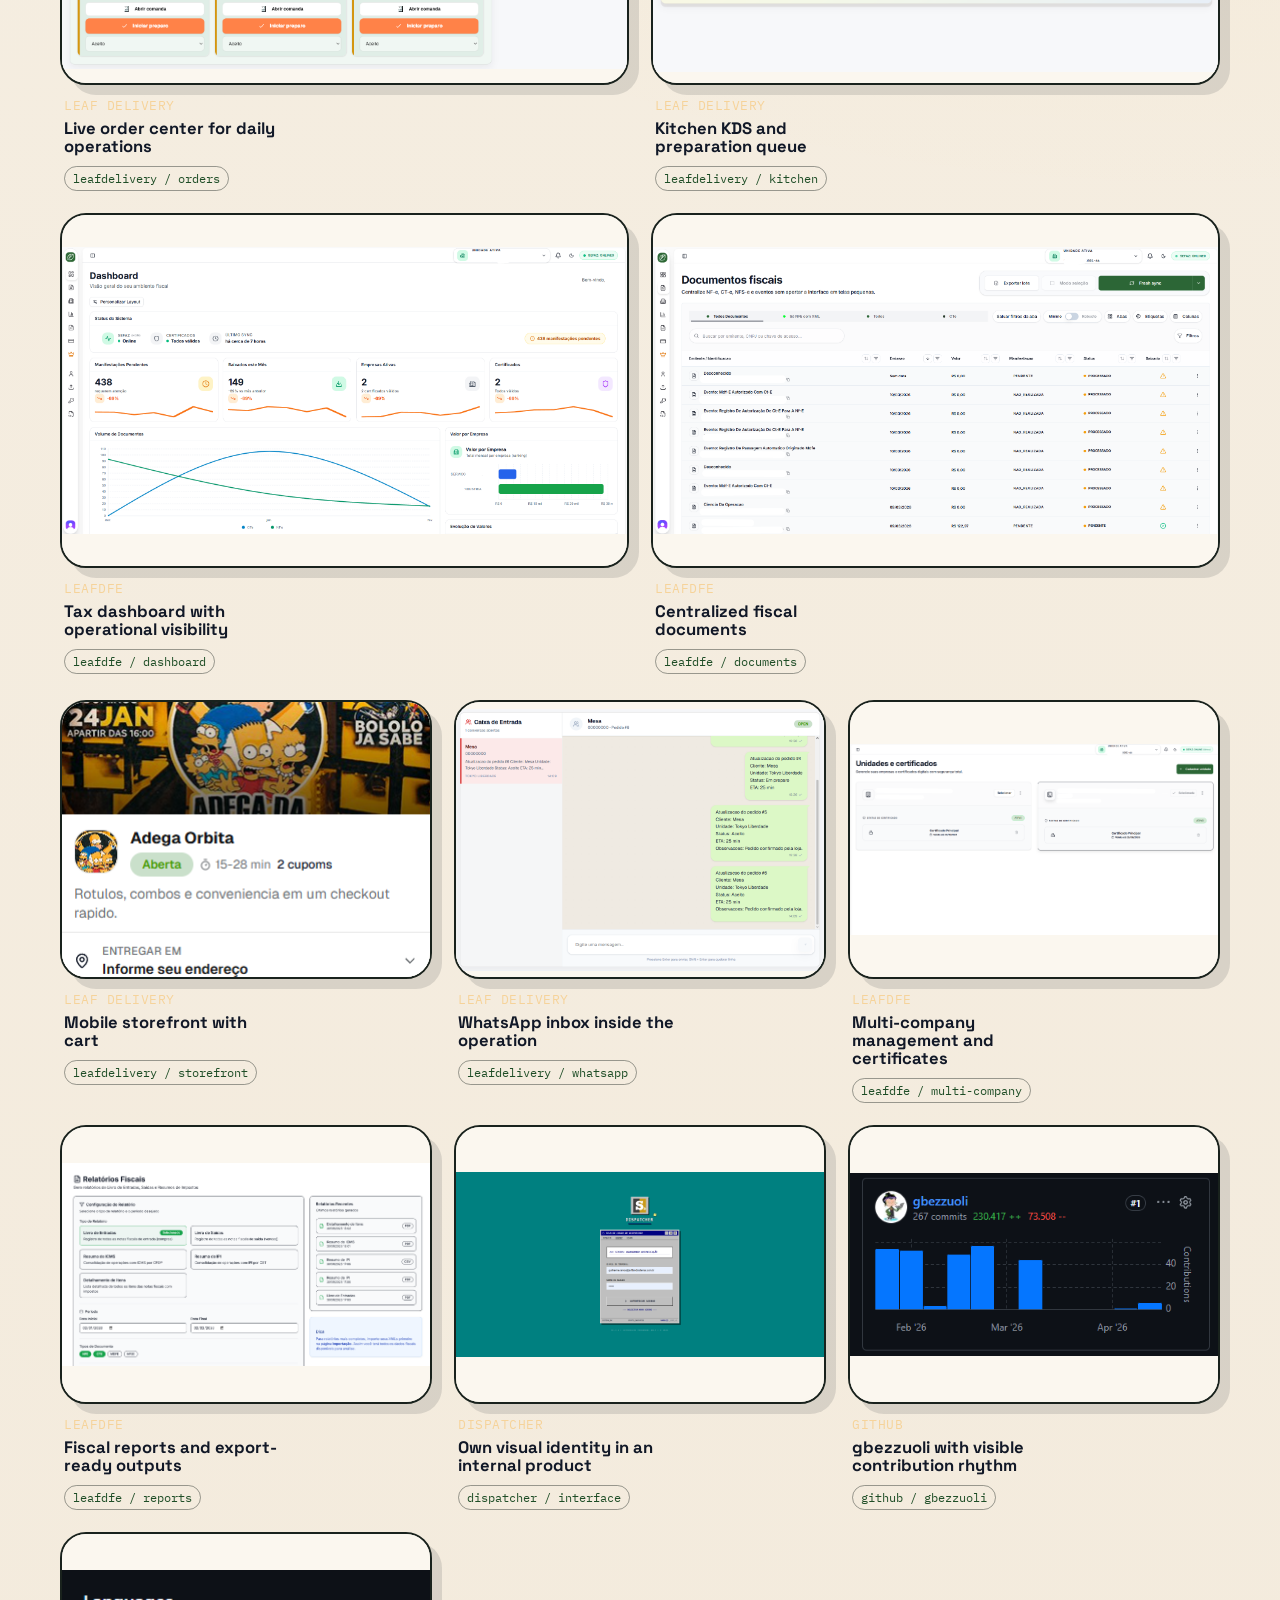
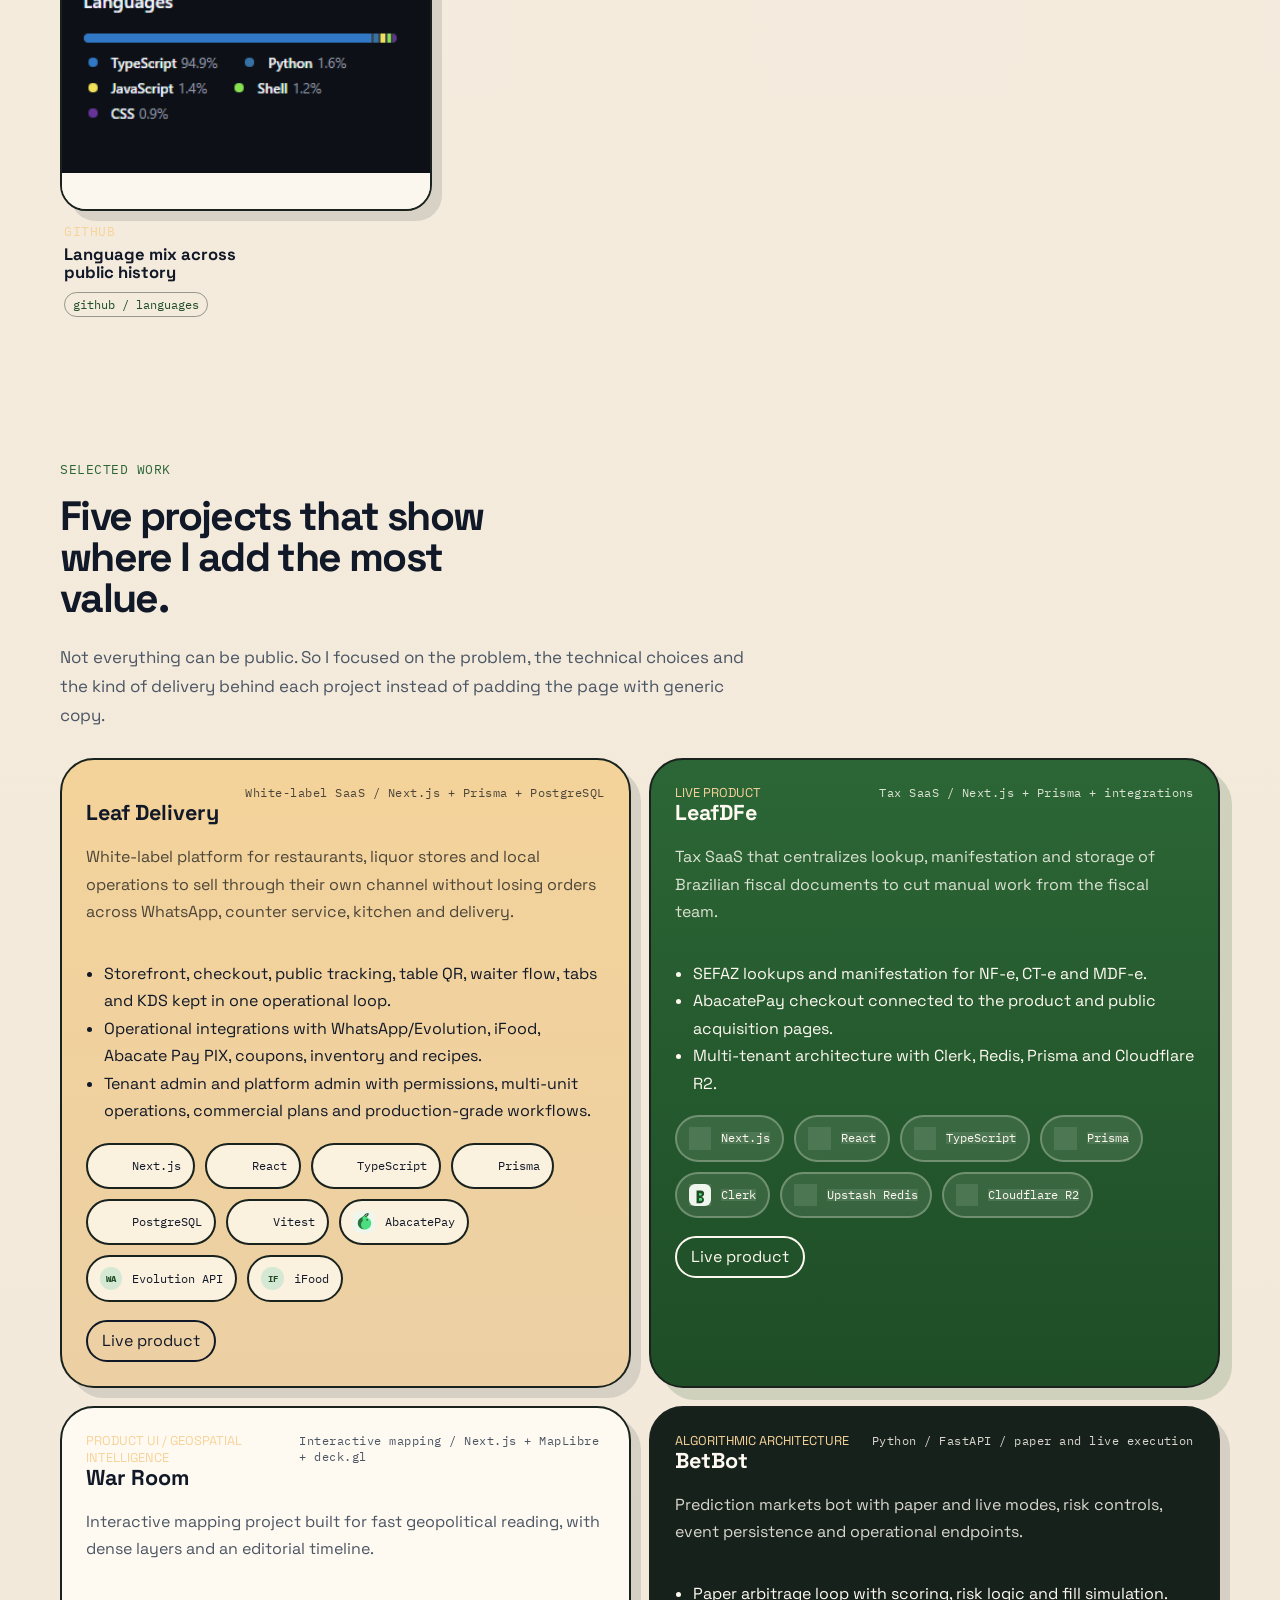
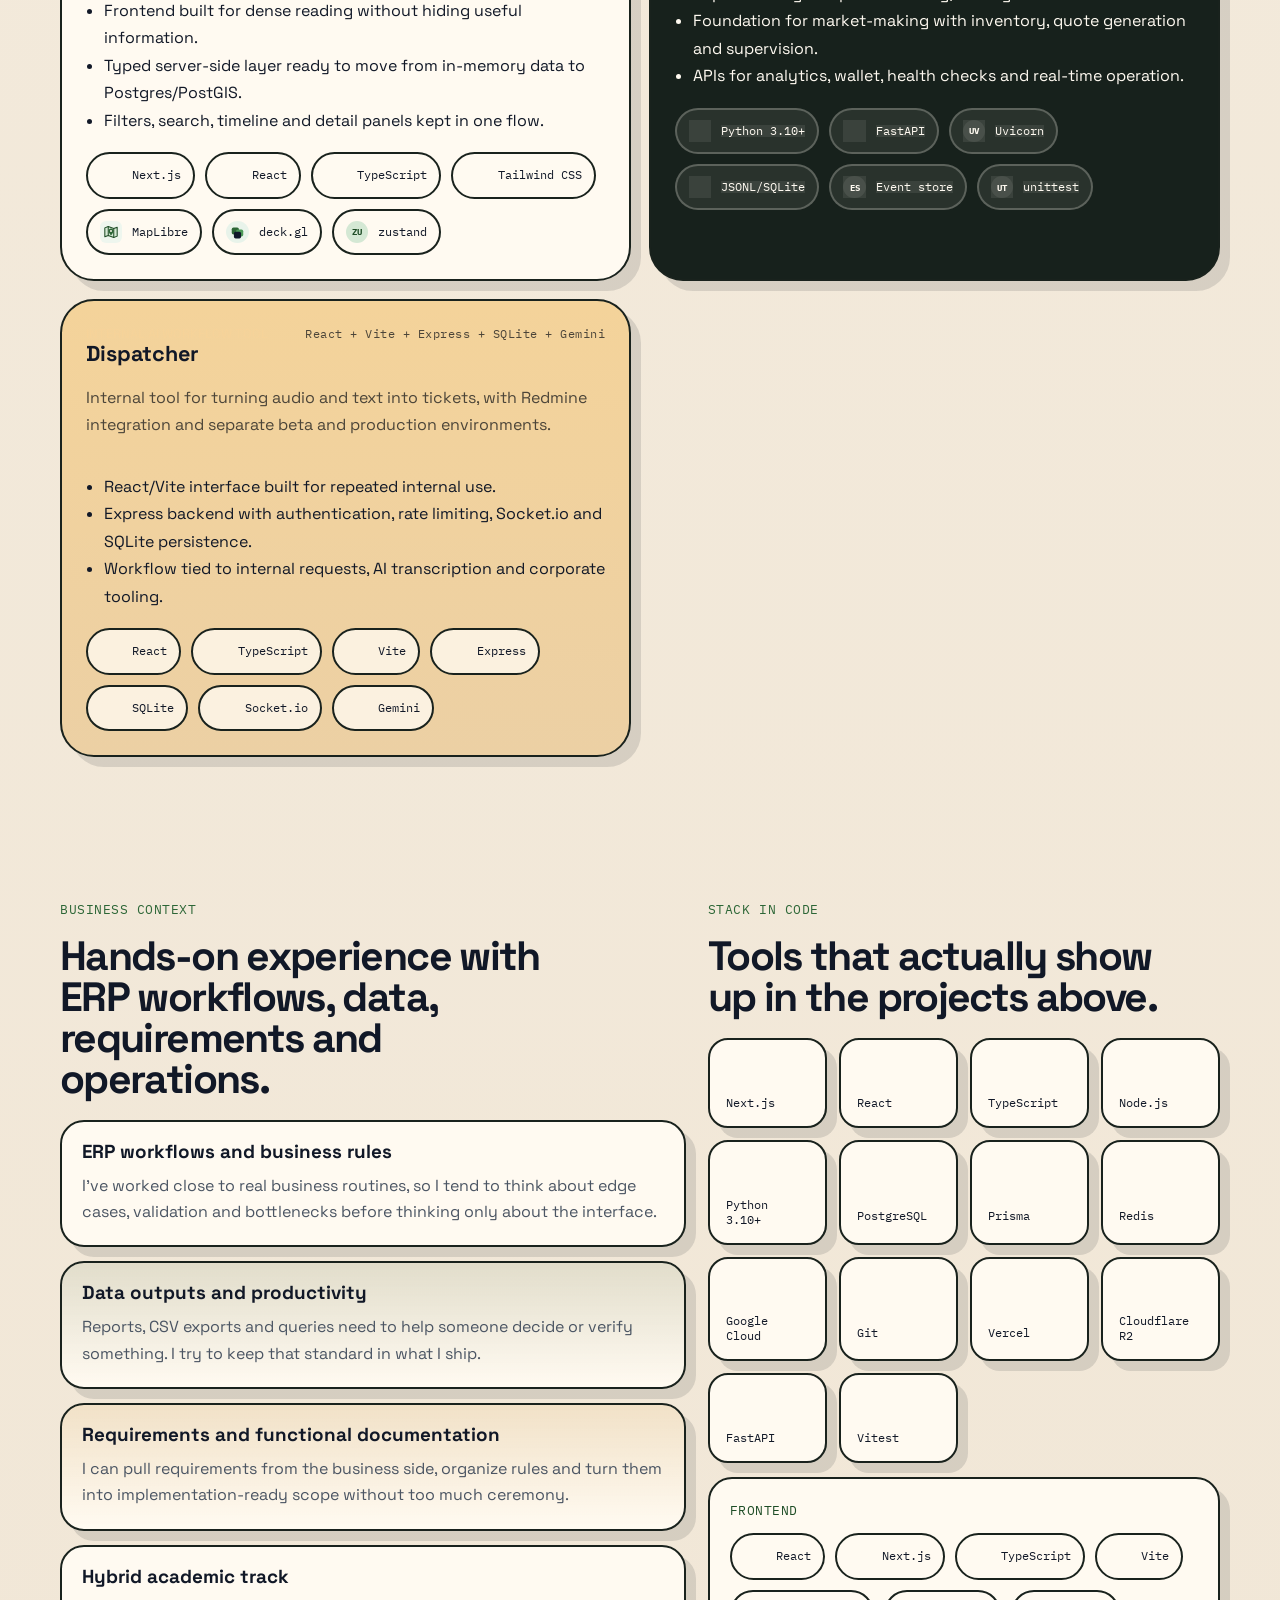
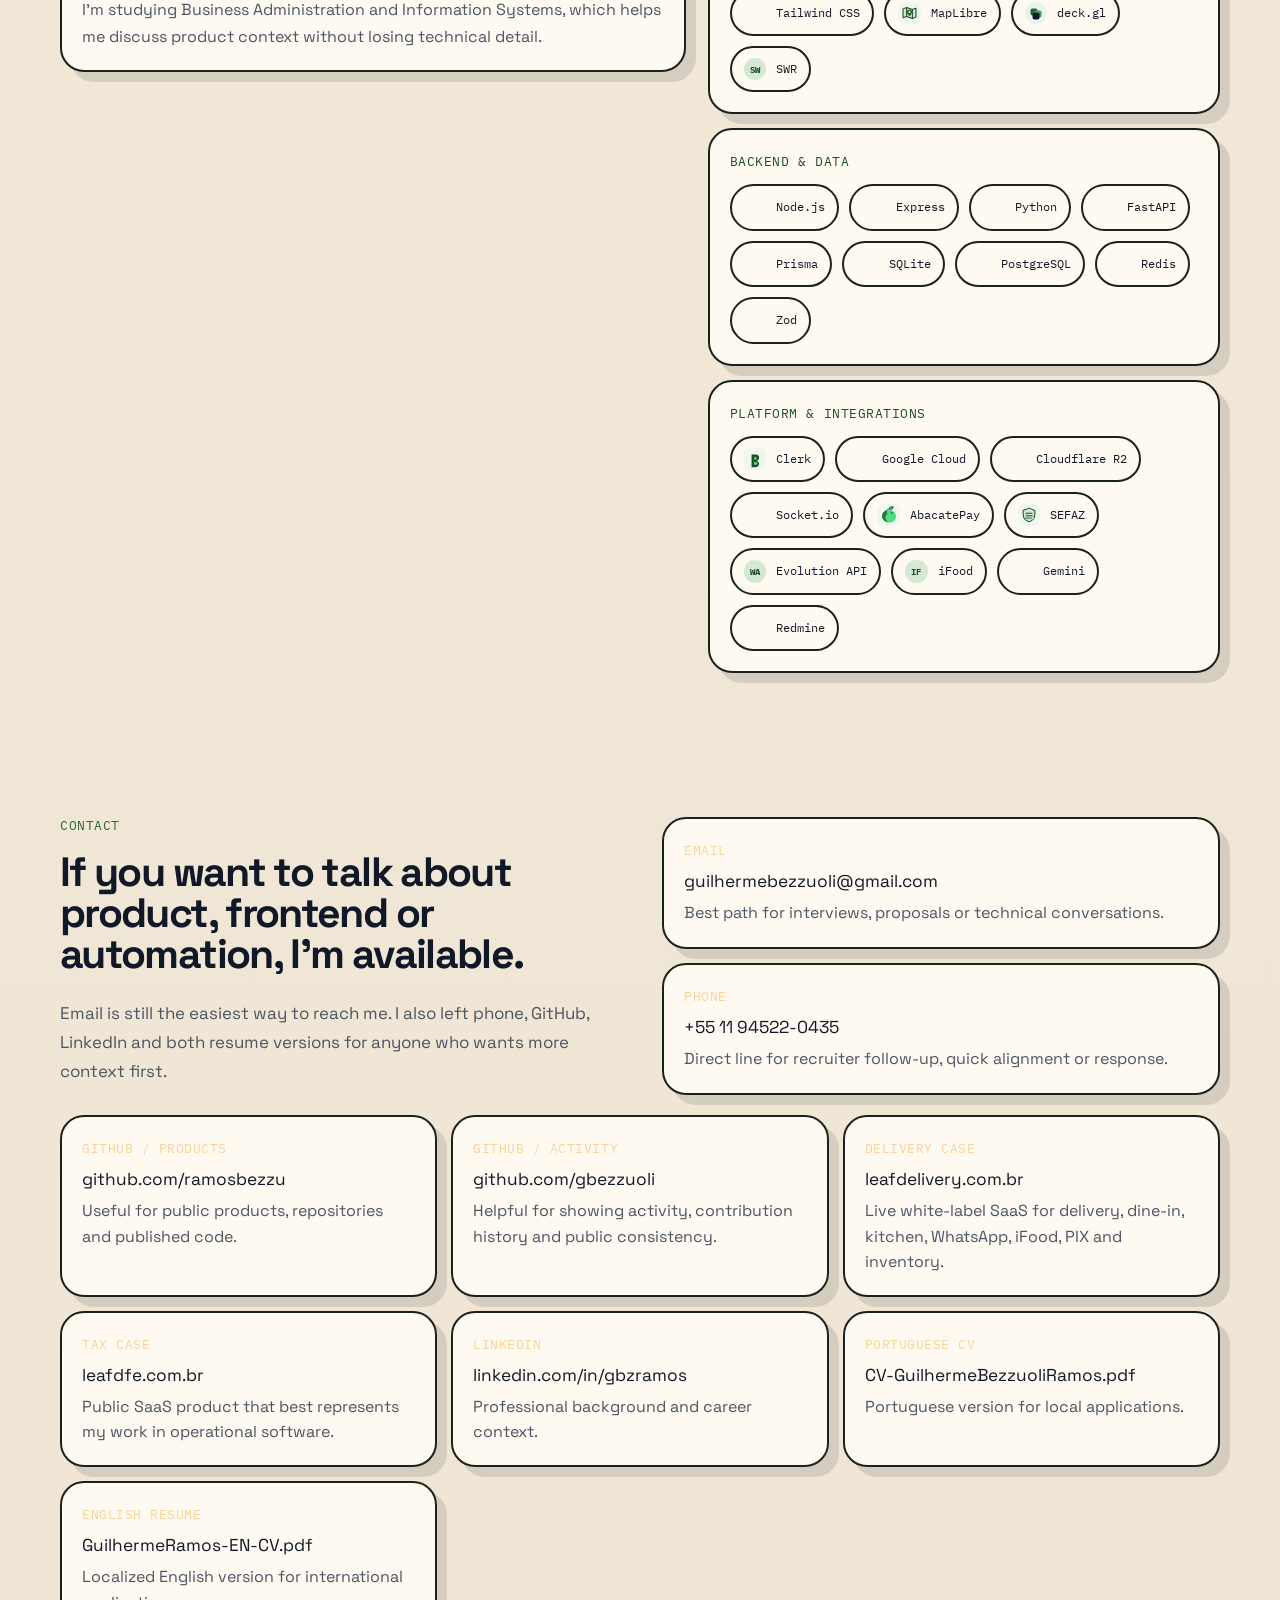
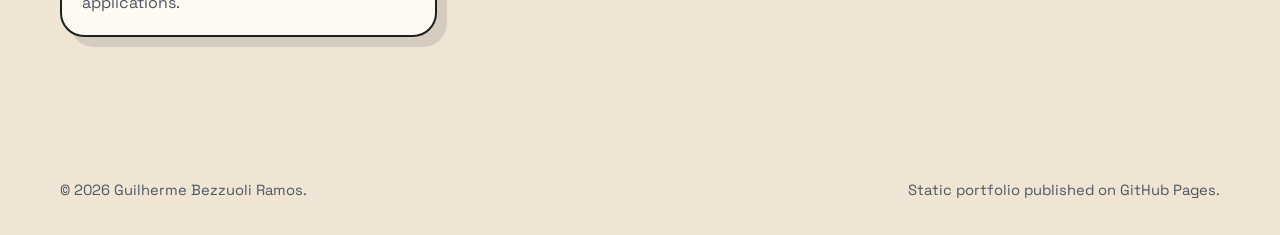
==== commit cce60a4a: "Add Leaf Delivery portfolio case" ====
--- a/index.html
+++ b/index.html
@@ -6,7 +6,7 @@
     <title>Guilherme Bezzuoli Ramos | Portfólio</title>
     <meta
       name="description"
-      content="Portfólio de Guilherme Bezzuoli Ramos: SaaS, IA aplicada, automação e interfaces operacionais para produtos web."
+      content="Portfólio de Guilherme Bezzuoli Ramos: SaaS, delivery white-label, automação, integrações e interfaces operacionais para produtos web."
     />
     <link rel="icon" type="image/svg+xml" href="./favicon.svg" />
     <link rel="preconnect" href="https://fonts.googleapis.com" />
@@ -52,27 +52,27 @@
               <a id="menu-contact" href="#contato">Contato</a>
             </nav>
             <div class="menu-panel__footer">
-              <p id="menu-footer-text">Disponível para produto, automação e processos.</p>
+              <p id="menu-footer-text">Trabalho com produto, automação e sistema que precisa rodar de verdade.</p>
             </div>
           </aside>
 
           <div class="hero__copy">
             <p class="eyebrow" id="hero-eyebrow">Portfólio técnico / GitHub Pages / 2026</p>
-            <h1 id="hero-title">Produto, automação e interface com lastro técnico.</h1>
+            <h1 id="hero-title">Eu construo SaaS e ferramentas internas para operação real.</h1>
             <p class="hero__lede" id="hero-lede">
               Sou <strong>Guilherme Bezzuoli Ramos</strong>, desenvolvedor
-              full-stack com base em ERP, análise de processos, requisitos e
-              desenvolvimento web. Meu trabalho mistura SaaS, integrações,
-              automação e interface operacional para reduzir retrabalho e dar
-              mais clareza ao negócio.
+              full-stack com bagagem em ERP, processos, requisitos e
+              desenvolvimento web. Gosto de pegar fluxo confuso, organizar
+              regra de negócio, integrar serviço e entregar interface que o
+              time realmente usa no dia a dia.
             </p>
 
             <article class="hero__manifesto">
-              <p class="hero__manifesto-title" id="hero-manifesto-title">Direção visual desta página</p>
+              <p class="hero__manifesto-title" id="hero-manifesto-title">Visual da página</p>
               <p id="hero-manifesto-text">
-                Paleta inspirada no LeafDFe, com contraste seco, blocos
-                estruturais e curvas que puxam para um modernismo brasileiro
-                mais arquitetônico.
+                A base visual veio do LeafDFe. Quis uma página mais seca, com
+                blocos fortes e curvas pontuais, sem cair naquela cara de
+                template.
               </p>
             </article>
 
@@ -102,8 +102,8 @@
               <div class="country-ribbon__copy">
                 <p class="country-ribbon__eyebrow" id="country-ribbon-eyebrow">Brasil / São Paulo</p>
                 <p id="country-ribbon-text">
-                  Base local com repertório em ERP, processos, produto e
-                  operação web.
+                  Trabalho a partir de São Paulo, com experiência prática em
+                  ERP, operação e produto web.
                 </p>
               </div>
             </article>
@@ -123,7 +123,7 @@
               <div class="profile-card__body">
                 <h3>Guilherme Bezzuoli Ramos</h3>
                 <p class="profile-card__role" id="profile-role">
-                  Full-stack para SaaS, ERP, processos e automação operacional.
+                  Full-stack com foco em SaaS, integrações e rotina operacional.
                 </p>
                 <ul class="profile-card__meta" id="profile-meta"></ul>
                 <div class="profile-card__actions">
@@ -157,25 +157,24 @@
           <div class="feature__layout">
             <article class="feature__content">
               <p id="feature-paragraph-1">
-                O LeafDFe consolida frontend, backend, regras fiscais,
-                autenticação, billing, armazenamento seguro e automações de
-                operação em um único produto. No código local, a stack está
-                organizada sobre <strong>Next.js 16</strong>,
-                <strong>React 19</strong>, <strong>TypeScript</strong>,
+                No LeafDFe eu junto frontend, backend, regra fiscal,
+                autenticação, cobrança e armazenamento no mesmo produto. A
+                base atual usa <strong>Next.js</strong>,
+                <strong>React</strong>, <strong>TypeScript</strong>,
                 <strong>Prisma</strong>, <strong>Clerk</strong>,
                 <strong>Upstash Redis</strong> e <strong>Cloudflare R2</strong>.
               </p>
               <p id="feature-paragraph-2">
-                O foco do produto é tirar o fiscal do modo manual: consulta na
-                SEFAZ, manifestação em lote, download de XML e DANFE,
-                multiempresa, armazenamento em nuvem e checkout pronto para
-                crescimento comercial.
+                O objetivo sempre foi simples: tirar o fiscal do trabalho
+                manual. Isso inclui consulta na SEFAZ, manifestação em lote,
+                download de XML e DANFE, multiempresa, armazenamento em nuvem
+                e um checkout que não atrapalha a venda.
               </p>
             </article>
 
             <div class="feature__cards">
               <article class="mini-card">
-                <p class="mini-card__title" id="feature-card-title">O que entra nesse case</p>
+                <p class="mini-card__title" id="feature-card-title">O que esse case mostra</p>
                 <ul class="mini-card__list" id="feature-card-list"></ul>
               </article>
 
@@ -200,11 +199,11 @@
 
         <section class="section section--evidence" id="evidencias" data-reveal>
           <div class="section-head">
-            <p class="eyebrow" id="evidence-eyebrow">Evidências visuais</p>
-            <h2 id="evidence-title">Produto real, atividade real, interface real.</h2>
+            <p class="eyebrow" id="evidence-eyebrow">Recortes reais</p>
+            <h2 id="evidence-title">Produto publicado, interface em uso e atividade pública.</h2>
             <p class="section-copy" id="evidence-copy">
-              LeafDFe em destaque, com recortes complementares de produto e
-              atividade pública.
+              Aqui eu mostro o LeafDFe e alguns recortes que ajudam a provar
+              autoria e consistência.
             </p>
           </div>
 
@@ -216,11 +215,11 @@
         <section class="section" id="projetos" data-reveal>
           <div class="section-head">
             <p class="eyebrow" id="projects-eyebrow">Projetos selecionados</p>
-            <h2 id="projects-title">Quatro trabalhos que mostram produto, arquitetura e execução.</h2>
+            <h2 id="projects-title">Cinco projetos que mostram onde eu agrego mais valor.</h2>
             <p class="section-copy" id="projects-copy">
-              Alguns destes projetos vivem em ambientes privados ou internos.
-              Por isso, o foco aqui está no problema resolvido, na stack e nas
-              decisões de implementação.
+              Nem tudo pode ficar público. Então preferi explicar o problema,
+              a decisão técnica e o tipo de entrega, em vez de encher a página
+              de descrição genérica.
             </p>
           </div>
 
@@ -231,15 +230,15 @@
           <div>
             <div class="section-head section-head--compact">
               <p class="eyebrow" id="business-eyebrow">Negócio e processo</p>
-              <h2 id="business-title">Experiência aplicada em ERP, dados, requisitos e fluxo operacional.</h2>
+              <h2 id="business-title">Experiência prática com ERP, dados, requisitos e operação.</h2>
             </div>
             <div class="principles" id="business-cards"></div>
           </div>
 
           <div>
             <div class="section-head section-head--compact">
-              <p class="eyebrow" id="stack-eyebrow">Stack validada no workspace</p>
-              <h2 id="stack-title">Tecnologias que aparecem de verdade nos projetos acima.</h2>
+              <p class="eyebrow" id="stack-eyebrow">Stack no código</p>
+              <h2 id="stack-title">Ferramentas que aparecem nos projetos acima sem inflar lista.</h2>
             </div>
             <div class="stack-wall" id="stack-wall"></div>
             <div class="stack-groups" id="stack-groups"></div>
@@ -250,12 +249,11 @@
           <div class="contact__hero">
             <div class="contact__copy">
               <p class="eyebrow" id="contact-eyebrow">Contato</p>
-              <h2 id="contact-title">Aberto para conversar sobre produto, frontend, integrações e automação.</h2>
+              <h2 id="contact-title">Se quiser conversar sobre produto, frontend ou automação, estou por aqui.</h2>
               <p id="contact-copy">
-                Se fizer sentido para a vaga, o melhor caminho é falar comigo
-                por e-mail, telefone ou olhar meus perfis e materiais públicos.
-                O portfólio foi montado para ser direto e fácil de compartilhar
-                em processo seletivo.
+                E-mail ainda é o canal mais fácil. Também deixei telefone,
+                GitHub, LinkedIn e CV para quem quiser validar contexto antes
+                de falar comigo.
               </p>
             </div>
 
@@ -268,7 +266,7 @@
 
       <footer class="footer">
         <p>© <span id="current-year"></span> Guilherme Bezzuoli Ramos.</p>
-        <p id="footer-copy">Portfolio estático pronto para publicar no GitHub Pages.</p>
+        <p id="footer-copy">Portfólio estático publicado no GitHub Pages.</p>
       </footer>
     </div>
 
--- a/styles.css
+++ b/styles.css
@@ -1075,9 +1075,12 @@
     grid-template-columns: 1fr;
   }
 
-  .contact__hero,
+  .contact__hero {
+    grid-template-columns: 1fr;
+  }
+
   .contact__secondary {
-    grid-template-columns: 1fr;
+    grid-template-columns: repeat(2, minmax(0, 1fr));
   }
 
   .evidence-layout {
@@ -1095,6 +1098,45 @@
 
   .menu-panel {
     position: static;
+    order: 3;
+    padding: 0;
+    border: 0;
+    border-radius: 0;
+    background: transparent;
+    color: var(--ink);
+    box-shadow: none;
+  }
+
+  .menu-panel__eyebrow,
+  .menu-panel__footer {
+    display: none;
+  }
+
+  .menu-panel__nav {
+    display: flex;
+    flex-wrap: wrap;
+    gap: 10px;
+  }
+
+  .menu-panel__nav a {
+    padding: 10px 12px;
+    border: 2px solid var(--line);
+    border-radius: 999px;
+    background: rgba(255, 250, 241, 0.88);
+    color: var(--ink);
+  }
+
+  .menu-panel__nav a:hover {
+    transform: none;
+    background: var(--surface);
+  }
+
+  .hero__copy {
+    order: 1;
+  }
+
+  .hero__stage {
+    order: 2;
   }
 
   .stack-wall {
@@ -1108,49 +1150,179 @@
 
 @media (max-width: 720px) {
   :root {
-    --container: min(100vw - 28px, 1160px);
+    --container: min(100vw - 20px, 1160px);
   }
 
   .topbar {
-    margin-top: 12px;
-    padding: 16px;
-    border-radius: 24px;
+    top: 8px;
+    margin-top: 10px;
+    padding: 12px;
+    gap: 10px;
+    border-radius: 20px;
     flex-direction: column;
     align-items: flex-start;
   }
 
   .topbar__actions {
     width: 100%;
-    justify-content: space-between;
+    display: grid;
+    grid-template-columns: minmax(0, 1fr) auto;
+    align-items: center;
+    gap: 10px;
+  }
+
+  .brand {
+    font-size: 0.78rem;
   }
 
   .nav {
+    width: 100%;
+    grid-column: 1 / -1;
+    flex-wrap: nowrap;
+    gap: 8px;
+    overflow-x: auto;
+    padding-bottom: 2px;
+    scrollbar-width: none;
+    -ms-overflow-style: none;
+    -webkit-overflow-scrolling: touch;
+  }
+
+  .nav::-webkit-scrollbar {
+    display: none;
+  }
+
+  .nav a {
+    flex: 0 0 auto;
+    white-space: nowrap;
+    padding: 8px 10px;
+    border: 1.5px solid rgba(25, 34, 29, 0.16);
+    border-radius: 999px;
+    background: rgba(255, 250, 241, 0.82);
+    font-size: 0.72rem;
+  }
+
+  .lang-toggle {
+    min-height: 38px;
+    padding: 0 10px;
+    gap: 8px;
+    font-size: 0.72rem;
+    box-shadow: 4px 4px 0 rgba(44, 102, 54, 0.14);
+  }
+
+  .lang-toggle__icon {
+    width: 1.45rem;
+    height: 1.45rem;
+    flex-basis: 1.45rem;
+  }
+
+  main {
+    padding: 20px 0 52px;
+  }
+
+  .section {
+    padding: 40px 0;
+  }
+
+  .hero {
+    gap: 20px;
+    padding-top: 20px;
+  }
+
+  .eyebrow {
+    margin-bottom: 12px;
+    font-size: 0.72rem;
+  }
+
+  h1 {
+    max-width: none;
+    font-size: clamp(2.2rem, 12vw, 3.35rem);
+    line-height: 0.92;
+  }
+
+  h2 {
+    max-width: none;
+    font-size: clamp(1.55rem, 7vw, 2.35rem);
+    line-height: 0.96;
+  }
+
+  h3 {
+    font-size: 1.12rem;
+  }
+
+  .hero__lede,
+  .section-copy,
+  .feature__content p,
+  .contact__copy p:last-child,
+  .evidence-note p {
+    margin-top: 16px;
+    font-size: 0.96rem;
+    line-height: 1.58;
+  }
+
+  .hero__manifesto {
+    margin-top: 20px;
+    padding: 14px;
+    border-radius: 24px 24px 72px 24px;
+  }
+
+  .hero__actions {
+    gap: 10px;
+    margin-top: 22px;
+  }
+
+  .button {
+    width: auto;
+    min-height: 44px;
+    padding: 0 16px;
+    font-size: 0.92rem;
+  }
+
+  .profile-card__actions .button {
+    width: 100%;
+  }
+
+  .identity-list {
+    margin-top: 18px;
+    gap: 8px;
+    font-size: 0.74rem;
+  }
+
+  .identity-list li,
+  .stack-tag {
+    padding: 8px 10px;
+  }
+
+  .stack-tag {
+    min-height: 38px;
+    gap: 8px;
+    font-size: 0.7rem;
+  }
+
+  .hero__stats {
+    grid-template-columns: repeat(2, minmax(0, 1fr));
+    gap: 10px;
+  }
+
+  .country-ribbon {
+    grid-template-columns: 88px minmax(0, 1fr);
     gap: 12px;
-  }
-
-  .lang-toggle {
-    min-height: 42px;
-    padding-inline: 12px;
-  }
-
-  .section {
-    padding: 56px 0;
-  }
-
-  .hero {
-    padding-top: 34px;
-  }
-
-  .hero__stats {
-    grid-template-columns: 1fr;
-  }
-
-  .country-ribbon {
-    grid-template-columns: 1fr;
+    margin-top: 18px;
+    padding: 12px;
+    border-radius: 20px 44px 20px 20px;
+  }
+
+  .country-ribbon__flag {
+    border-radius: 14px 30px 14px 14px;
+  }
+
+  .country-ribbon__copy p:last-child {
+    font-size: 0.9rem;
+    line-height: 1.45;
   }
 
   .stack-wall {
-    grid-template-columns: repeat(2, minmax(0, 1fr));
+    grid-template-columns: repeat(3, minmax(0, 1fr));
+    gap: 10px;
   }
 
   .gallery-cluster--featured .gallery-card__frame,
@@ -1158,11 +1330,265 @@
     aspect-ratio: 16 / 10;
   }
 
-  .button {
+  .gallery-cluster--proofs {
+    grid-template-columns: repeat(2, minmax(0, 1fr));
+  }
+
+  .gallery-grid,
+  .gallery-cluster,
+  .projects-grid,
+  .principles,
+  .stack-groups,
+  .contact,
+  .contact__hero,
+  .contact__secondary {
+    gap: 12px;
+  }
+
+  .hero__stage,
+  .feature__layout,
+  .section--split {
+    gap: 16px;
+  }
+
+  .feature__content,
+  .mini-card,
+  .principle-card,
+  .stack-group,
+  .contact-link,
+  .project-card,
+  .hero__panel {
+    padding: 16px;
+    border-radius: 20px;
+  }
+
+  .feature__content::before {
+    width: 7rem;
+    height: 7rem;
+    top: -2.5rem;
+    right: -1.5rem;
+  }
+
+  .profile-card {
+    padding: 14px;
+    border-radius: 24px 72px 20px 20px;
+  }
+
+  .profile-card__frame {
+    margin-top: 10px;
+    aspect-ratio: 4 / 4.7;
+    border-radius: 20px 92px 20px 20px;
+  }
+
+  .profile-card__meta {
+    margin-top: 10px;
+    gap: 6px;
+    font-size: 0.72rem;
+  }
+
+  .profile-card__actions {
+    gap: 8px;
+    margin-top: 12px;
+  }
+
+  .panel__chips,
+  .project-card__chips,
+  .stack-group__items {
+    gap: 8px;
+  }
+
+  .stat {
+    padding: 12px;
+  }
+
+  .stat__value {
+    font-size: 1.35rem;
+  }
+
+  .stat__label {
+    margin-top: 6px;
+    font-size: 0.7rem;
+  }
+
+  .section-head {
+    margin-bottom: 18px;
+  }
+
+  .mini-card__list,
+  .project-card__highlights {
+    margin-top: 12px;
+    line-height: 1.55;
+  }
+
+  .mini-card__link {
+    margin-top: 10px;
+    font-size: 1.18rem;
+  }
+
+  .gallery-card__frame {
+    border-radius: 18px;
+  }
+
+  .gallery-card__body {
+    padding: 10px 2px 0;
+  }
+
+  .gallery-card__title {
+    max-width: none;
+    font-size: 0.96rem;
+  }
+
+  .gallery-card__file {
+    margin-top: 8px;
+    padding: 3px 7px;
+    font-size: 0.66rem;
+  }
+
+  .project-card {
+    gap: 14px;
+  }
+
+  .project-card__top {
+    flex-direction: column;
+    gap: 8px;
+  }
+
+  .project-card__meta,
+  .stack-wall__label {
+    font-size: 0.72rem;
+  }
+
+  .stack-wall__item {
+    gap: 8px;
+    padding: 12px;
+    border-radius: 16px;
+  }
+
+  .stack-wall__mark {
+    width: 1.5rem;
+    height: 1.5rem;
+    flex-basis: 1.5rem;
+  }
+
+  .contact-link--primary {
+    min-height: auto;
+  }
+
+  .contact-link__value {
+    margin-top: 8px;
+    font-size: 1rem;
+  }
+
+  .contact-link__description {
+    font-size: 0.92rem;
+    line-height: 1.5;
+  }
+
+  .footer {
+    padding-bottom: 28px;
+    gap: 8px;
+    font-size: 0.82rem;
+  }
+}
+
+@media (max-width: 560px) {
+  :root {
+    --container: min(100vw - 16px, 1160px);
+  }
+
+  .topbar {
+    padding: 10px;
+    border-radius: 18px;
+  }
+
+  .lang-toggle {
+    width: 42px;
+    min-width: 42px;
+    padding: 0;
+    justify-content: center;
+  }
+
+  .lang-toggle__label {
+    display: none;
+  }
+
+  .nav {
+    gap: 6px;
+  }
+
+  .nav a,
+  .menu-panel__nav a {
+    padding: 7px 9px;
+    font-size: 0.7rem;
+  }
+
+  main {
+    padding: 16px 0 42px;
+  }
+
+  .section {
+    padding: 34px 0;
+  }
+
+  h1 {
+    font-size: clamp(1.95rem, 12.5vw, 2.8rem);
+  }
+
+  h2 {
+    font-size: clamp(1.36rem, 8vw, 1.95rem);
+  }
+
+  .hero__lede,
+  .section-copy,
+  .feature__content p,
+  .contact__copy p:last-child,
+  .evidence-note p,
+  .principle-card p,
+  .project-card__summary,
+  .contact-link__description {
+    font-size: 0.92rem;
+  }
+
+  .hero__actions {
+    display: grid;
+    grid-template-columns: repeat(2, minmax(0, 1fr));
+  }
+
+  .hero__actions .button {
     width: 100%;
-  }
-
-  .profile-card__frame {
-    aspect-ratio: 3 / 4;
-  }
-}
+    min-height: 42px;
+    padding: 0 10px;
+    font-size: 0.84rem;
+  }
+
+  .country-ribbon {
+    grid-template-columns: 74px minmax(0, 1fr);
+  }
+
+  .gallery-cluster--proofs,
+  .contact__secondary,
+  .stack-wall {
+    grid-template-columns: repeat(2, minmax(0, 1fr));
+  }
+}
+
+@media (max-width: 420px) {
+  .hero__actions,
+  .gallery-cluster--proofs,
+  .contact__secondary,
+  .hero__stats {
+    grid-template-columns: 1fr;
+  }
+
+  .country-ribbon {
+    grid-template-columns: 1fr;
+  }
+
+  .stack-wall {
+    grid-template-columns: repeat(2, minmax(0, 1fr));
+  }
+
+  .footer p:last-child {
+    display: none;
+  }
+}
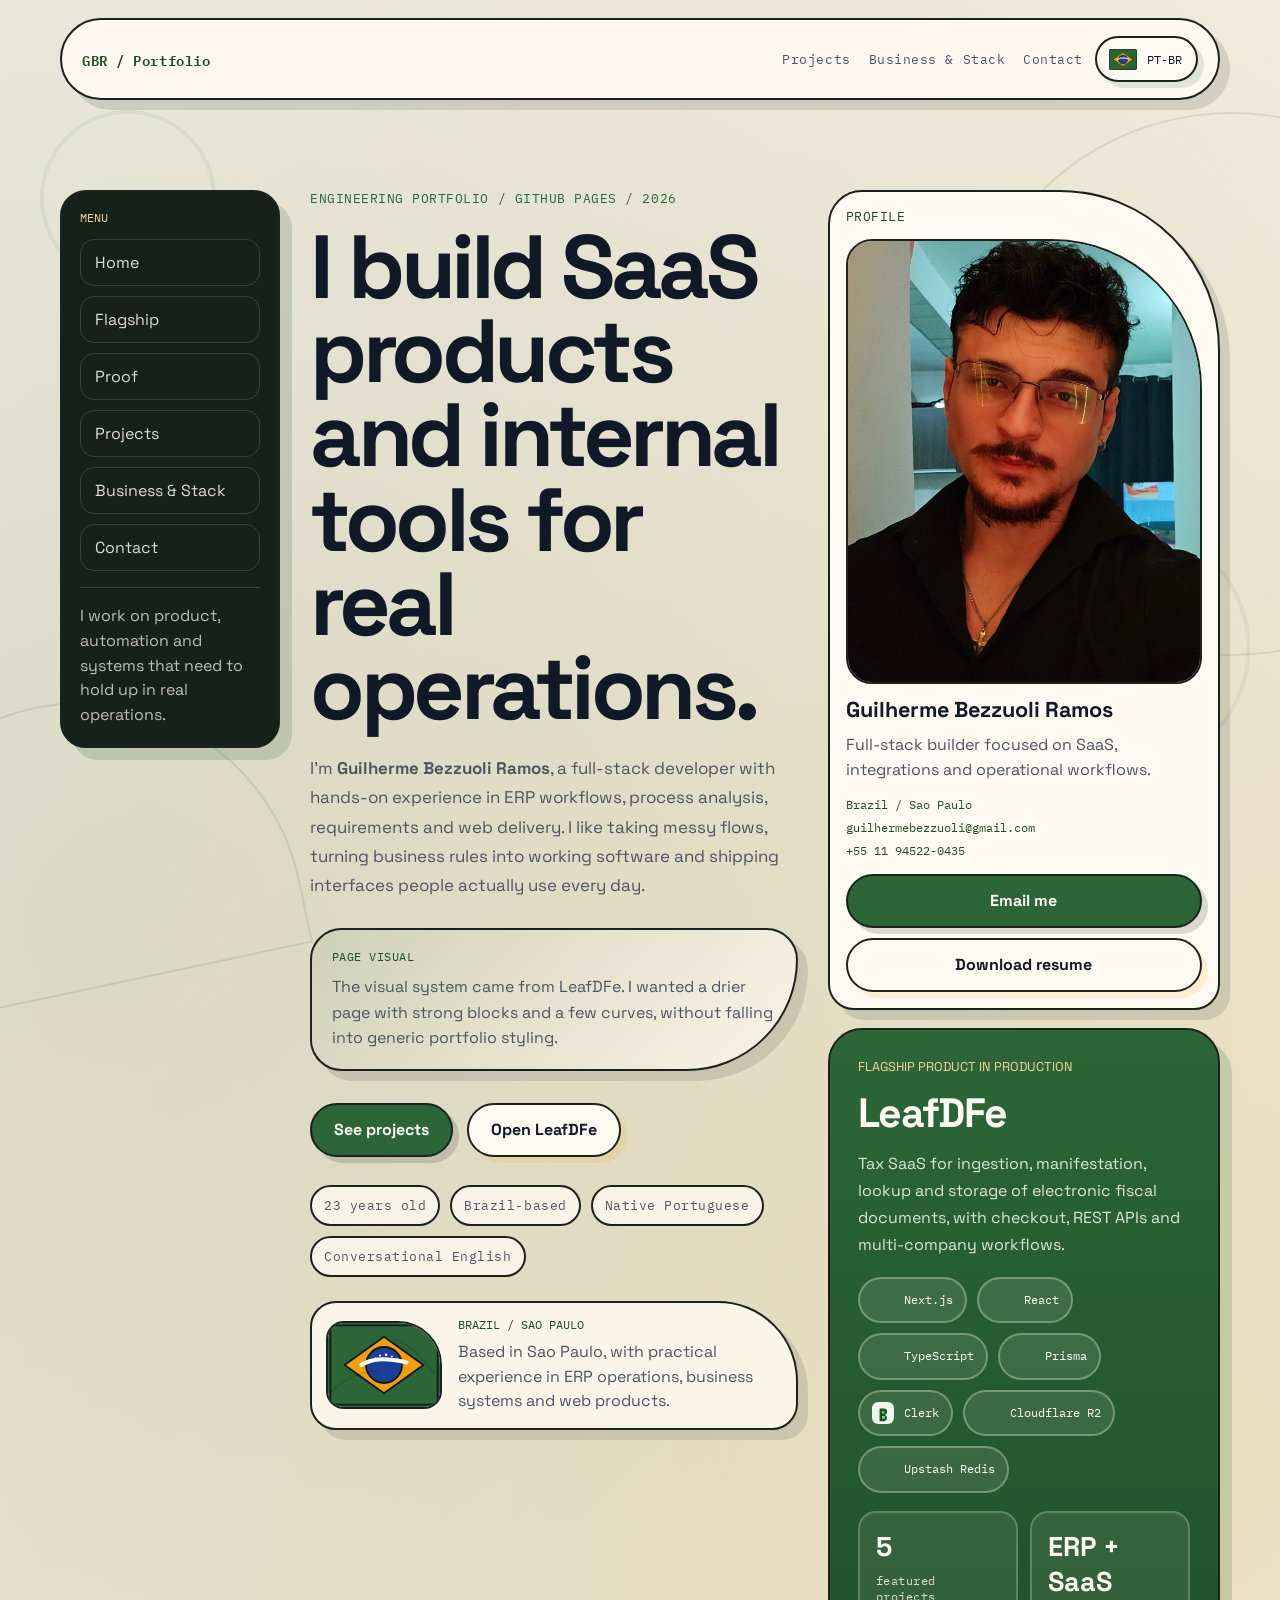
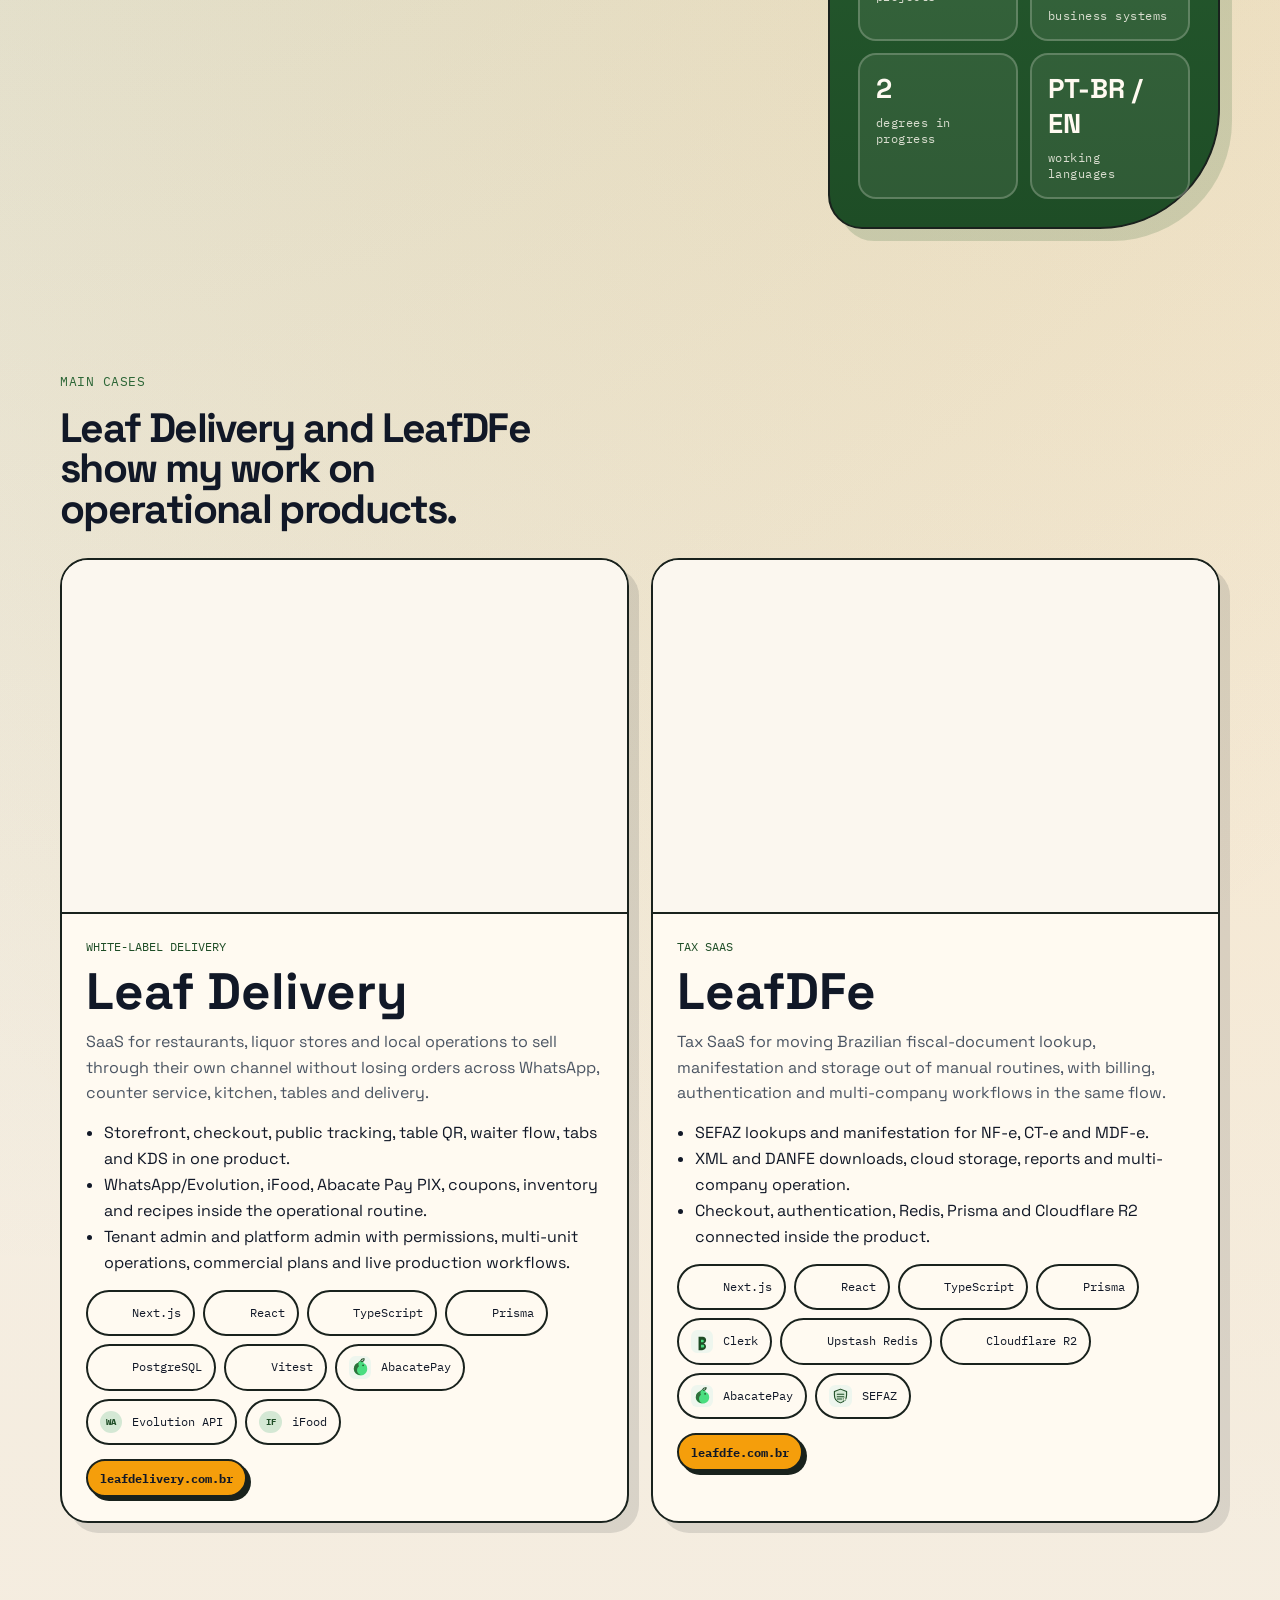
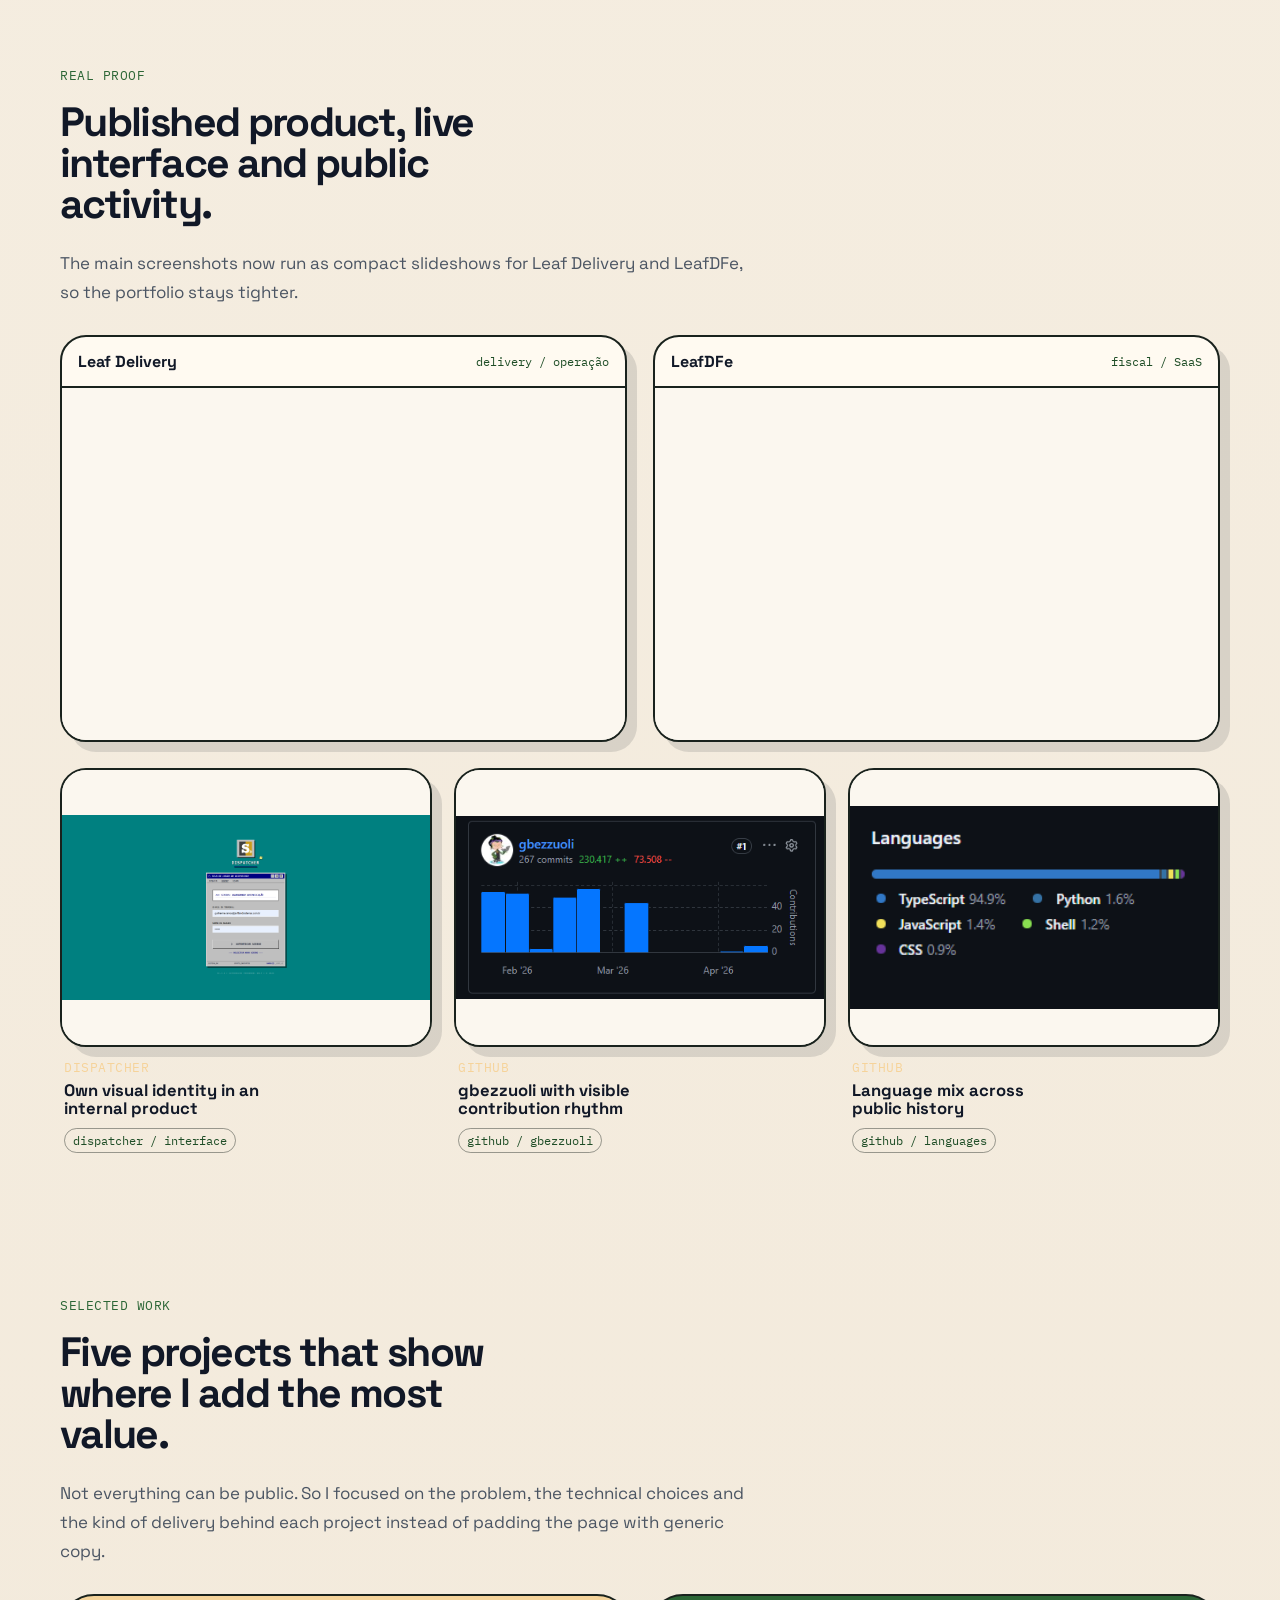
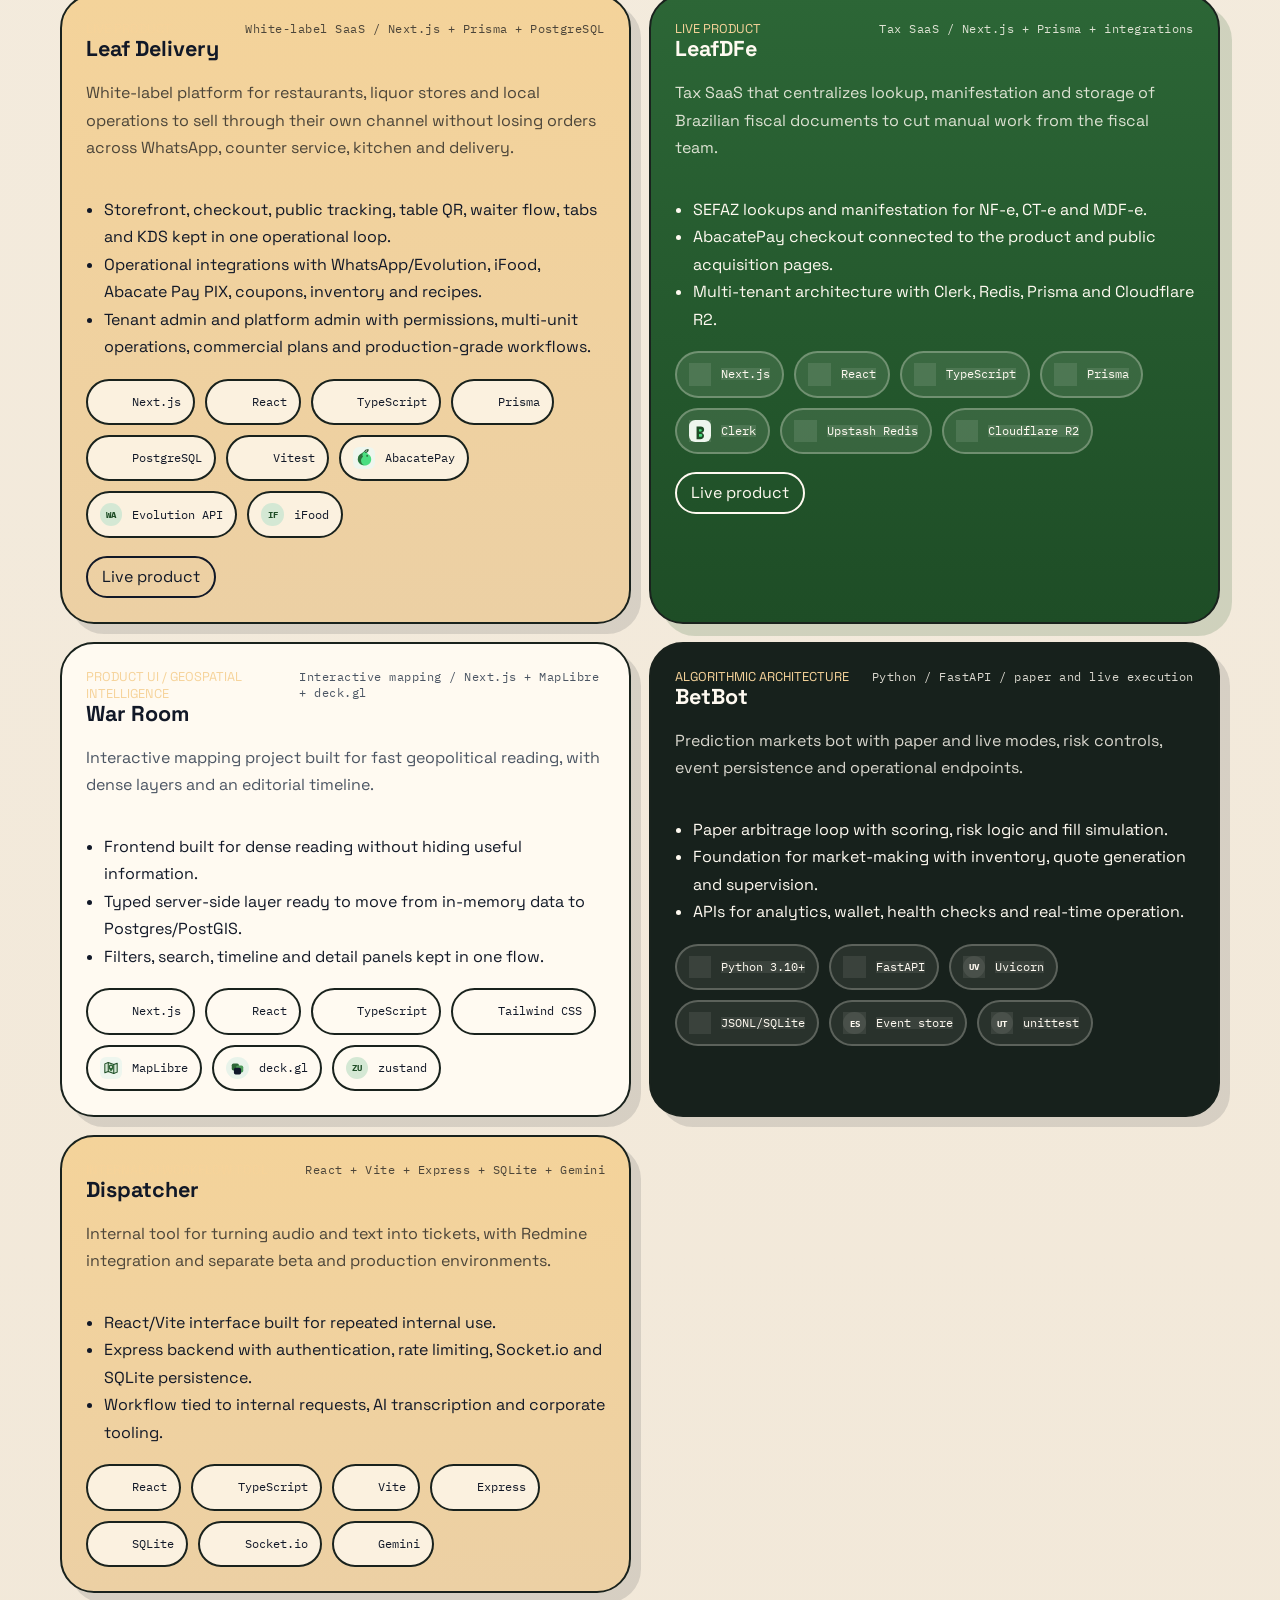
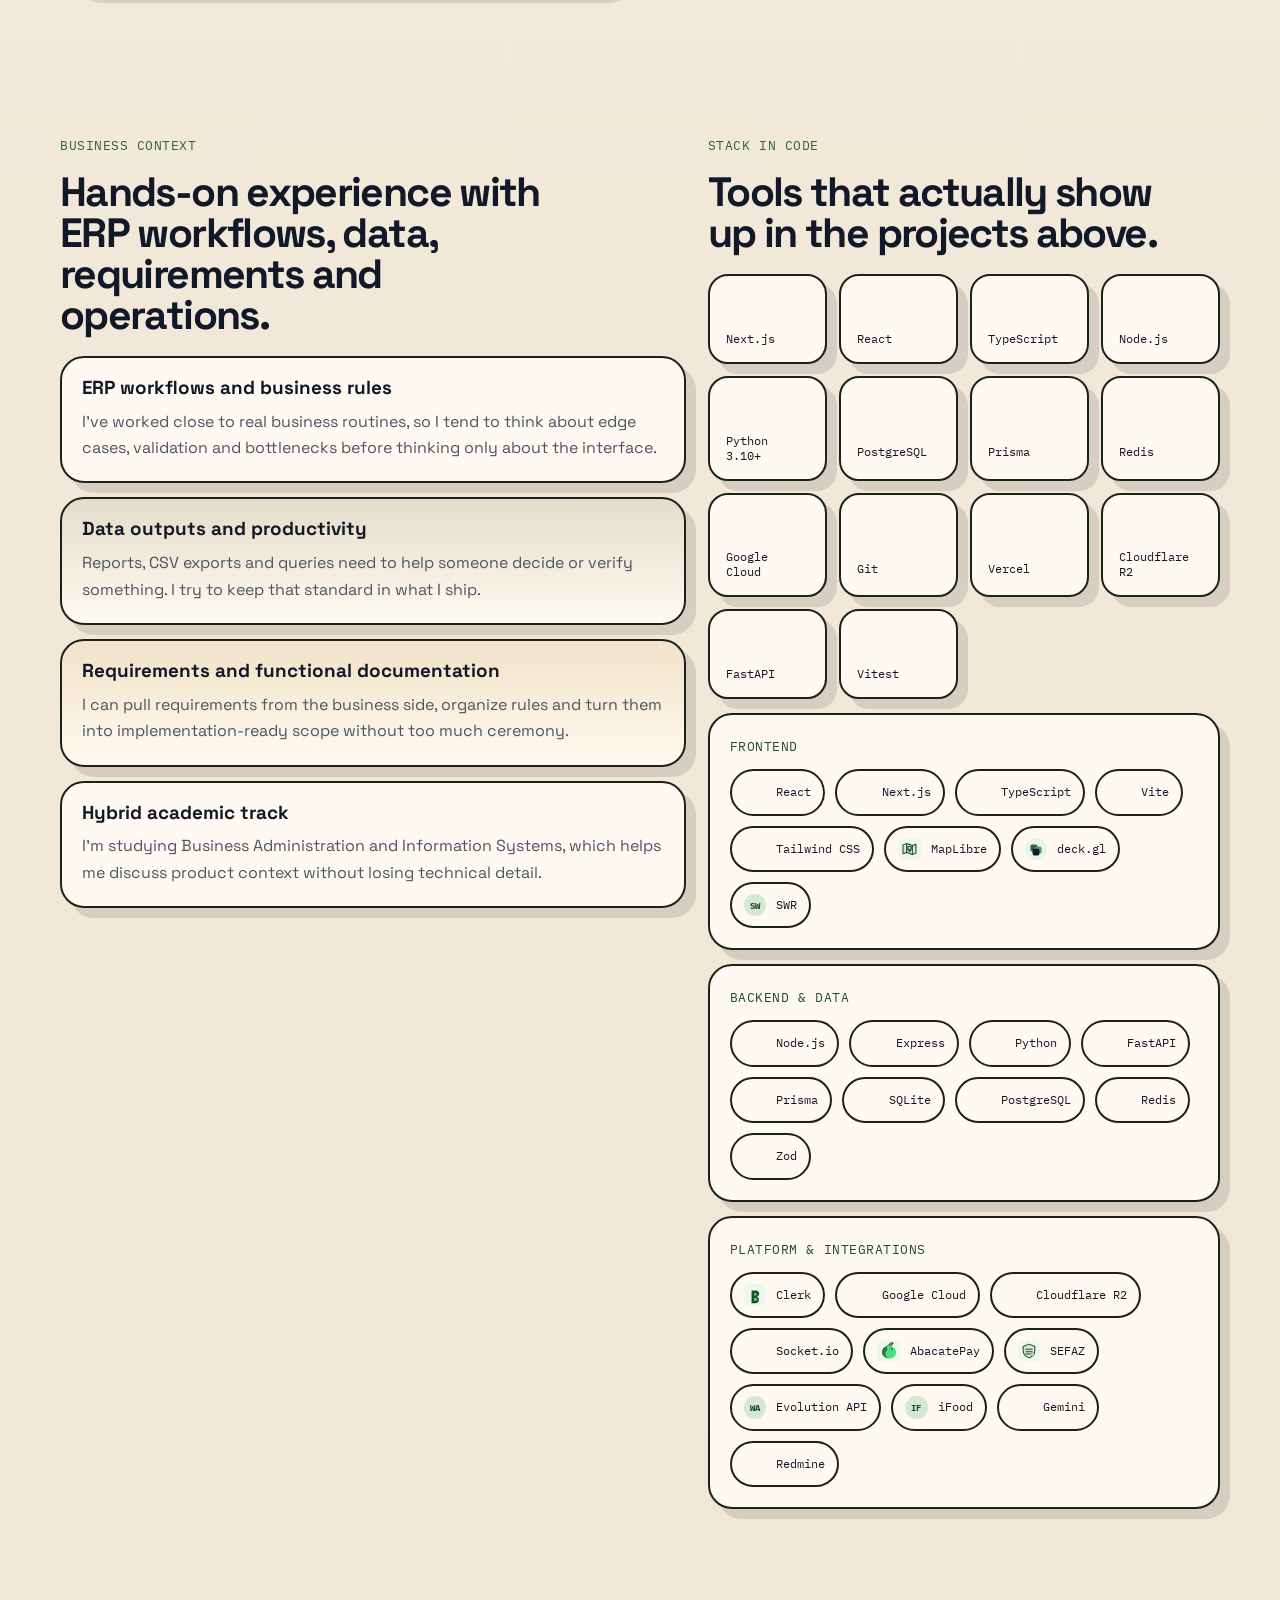
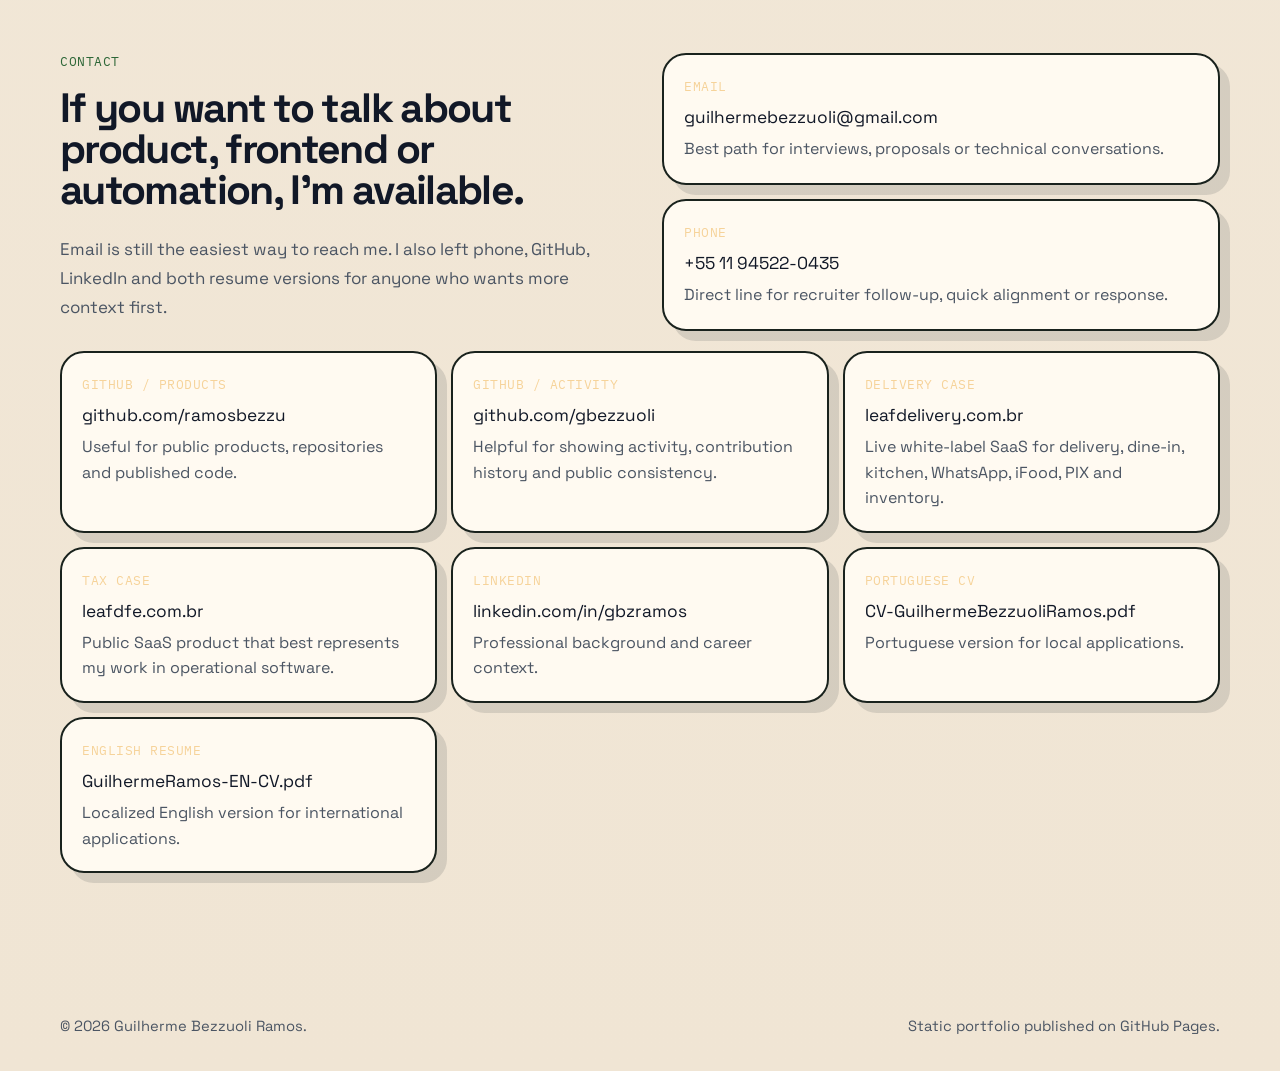
==== commit d0906130: "Feature Leaf Delivery alongside LeafDFe" ====
--- a/index.html
+++ b/index.html
@@ -150,51 +150,11 @@
 
         <section class="feature section" id="destaque" data-reveal>
           <div class="section-head">
-            <p class="eyebrow" id="feature-eyebrow">Case principal</p>
-            <h2 id="feature-title">LeafDFe é o melhor retrato do tipo de produto que eu gosto de construir.</h2>
-          </div>
-
-          <div class="feature__layout">
-            <article class="feature__content">
-              <p id="feature-paragraph-1">
-                No LeafDFe eu junto frontend, backend, regra fiscal,
-                autenticação, cobrança e armazenamento no mesmo produto. A
-                base atual usa <strong>Next.js</strong>,
-                <strong>React</strong>, <strong>TypeScript</strong>,
-                <strong>Prisma</strong>, <strong>Clerk</strong>,
-                <strong>Upstash Redis</strong> e <strong>Cloudflare R2</strong>.
-              </p>
-              <p id="feature-paragraph-2">
-                O objetivo sempre foi simples: tirar o fiscal do trabalho
-                manual. Isso inclui consulta na SEFAZ, manifestação em lote,
-                download de XML e DANFE, multiempresa, armazenamento em nuvem
-                e um checkout que não atrapalha a venda.
-              </p>
-            </article>
-
-            <div class="feature__cards">
-              <article class="mini-card">
-                <p class="mini-card__title" id="feature-card-title">O que esse case mostra</p>
-                <ul class="mini-card__list" id="feature-card-list"></ul>
-              </article>
-
-              <article class="mini-card mini-card--accent">
-                <p class="mini-card__title" id="feature-link-title">Link público</p>
-                <a
-                  class="mini-card__link"
-                  href="https://www.leafdfe.com.br/"
-                  target="_blank"
-                  rel="noreferrer"
-                >
-                  leafdfe.com.br
-                </a>
-                <p class="mini-card__note" id="feature-link-note">
-                  Produto ao vivo com posicionamento SaaS para NF-e, CT-e e
-                  MDF-e.
-                </p>
-              </article>
-            </div>
-          </div>
+            <p class="eyebrow" id="feature-eyebrow">Cases principais</p>
+            <h2 id="feature-title">Leaf Delivery e LeafDFe mostram meu trabalho em produto operacional.</h2>
+          </div>
+
+          <div class="feature-cases" id="feature-cases" aria-live="polite"></div>
         </section>
 
         <section class="section section--evidence" id="evidencias" data-reveal>
@@ -202,8 +162,8 @@
             <p class="eyebrow" id="evidence-eyebrow">Recortes reais</p>
             <h2 id="evidence-title">Produto publicado, interface em uso e atividade pública.</h2>
             <p class="section-copy" id="evidence-copy">
-              Aqui eu mostro o LeafDFe e alguns recortes que ajudam a provar
-              autoria e consistência.
+              Os prints principais viraram slideshows para mostrar Leaf Delivery
+              e LeafDFe sem alongar demais a página.
             </p>
           </div>
 
--- a/styles.css
+++ b/styles.css
@@ -492,6 +492,8 @@
 .stack-group,
 .evidence-note,
 .gallery-card,
+.gallery-showcase,
+.feature-case,
 .feature__content {
   border: 2px solid var(--line);
   box-shadow: var(--shadow);
@@ -679,6 +681,134 @@
   gap: 14px;
 }
 
+.feature-cases {
+  display: grid;
+  grid-template-columns: repeat(2, minmax(0, 1fr));
+  gap: 22px;
+}
+
+.feature-case {
+  overflow: hidden;
+  border-radius: 28px;
+  background: var(--surface);
+}
+
+.feature-case__body {
+  display: grid;
+  gap: 14px;
+  padding: 24px;
+}
+
+.feature-case__eyebrow {
+  font-family: "IBM Plex Mono", monospace;
+  color: var(--brand-dark);
+  font-size: 0.78rem;
+  text-transform: uppercase;
+}
+
+.feature-case__body h3 {
+  font-size: clamp(2rem, 4vw, 3.8rem);
+  line-height: 0.92;
+}
+
+.feature-case__summary {
+  color: var(--ink-soft);
+  line-height: 1.62;
+}
+
+.feature-case__points {
+  margin: 0;
+  padding: 0 0 0 18px;
+  line-height: 1.62;
+}
+
+.feature-case__stack {
+  display: flex;
+  flex-wrap: wrap;
+  gap: 8px;
+}
+
+.feature-case__link {
+  justify-self: start;
+  display: inline-flex;
+  align-items: center;
+  min-height: 38px;
+  padding: 0 12px;
+  border: 2px solid var(--line);
+  border-radius: 999px;
+  background: var(--accent);
+  font-family: "IBM Plex Mono", monospace;
+  font-size: 0.78rem;
+  font-weight: 700;
+  box-shadow: 4px 4px 0 var(--line);
+}
+
+.case-slideshow {
+  position: relative;
+  overflow: hidden;
+  min-height: 280px;
+  aspect-ratio: 16 / 10;
+  border-bottom: 2px solid var(--line);
+  background: #fbf7ef;
+}
+
+.case-slide {
+  position: absolute;
+  inset: 0;
+  display: grid;
+  grid-template-rows: minmax(0, 1fr) auto;
+  opacity: 0;
+  transform: translateX(16px);
+  animation: case-slide-cycle 16s infinite;
+  animation-delay: calc(var(--slide-index) * 4s);
+}
+
+.case-slide img {
+  width: 100%;
+  height: 100%;
+  object-fit: contain;
+  background: #fbf7ef;
+}
+
+.case-slide figcaption {
+  padding: 8px 12px;
+  border-top: 2px solid var(--line);
+  background: rgba(255, 250, 241, 0.94);
+  font-family: "IBM Plex Mono", monospace;
+  font-size: 0.72rem;
+  color: var(--brand-dark);
+}
+
+@keyframes case-slide-cycle {
+  0%,
+  20% {
+    opacity: 1;
+    transform: translateX(0);
+  }
+
+  25%,
+  95% {
+    opacity: 0;
+    transform: translateX(-16px);
+  }
+
+  100% {
+    opacity: 0;
+    transform: translateX(16px);
+  }
+}
+
+@media (prefers-reduced-motion: reduce) {
+  .case-slide {
+    animation: none;
+  }
+
+  .case-slide:first-child {
+    opacity: 1;
+    transform: none;
+  }
+}
+
 .mini-card {
   padding: 24px;
   border-radius: 26px;
@@ -743,7 +873,38 @@
 
 .gallery-grid {
   display: grid;
+  grid-template-columns: repeat(2, minmax(0, 1fr));
   gap: 26px;
+}
+
+.gallery-showcase {
+  overflow: hidden;
+  border-radius: 26px;
+  background: var(--surface);
+}
+
+.gallery-showcase .case-slideshow {
+  min-height: 240px;
+  border-bottom: 0;
+}
+
+.gallery-showcase__head {
+  display: flex;
+  align-items: center;
+  justify-content: space-between;
+  gap: 12px;
+  padding: 14px 16px;
+  border-bottom: 2px solid var(--line);
+}
+
+.gallery-showcase__head p {
+  font-weight: 700;
+}
+
+.gallery-showcase__head span {
+  font-family: "IBM Plex Mono", monospace;
+  font-size: 0.72rem;
+  color: var(--brand-dark);
 }
 
 .gallery-cluster {
@@ -756,6 +917,7 @@
 }
 
 .gallery-cluster--proofs {
+  grid-column: 1 / -1;
   grid-template-columns: repeat(3, minmax(0, 1fr));
 }
 
@@ -1071,6 +1233,8 @@
 @media (max-width: 980px) {
   .hero,
   .feature__layout,
+  .feature-cases,
+  .gallery-grid,
   .section--split {
     grid-template-columns: 1fr;
   }
@@ -1094,6 +1258,10 @@
   .gallery-cluster--featured,
   .gallery-cluster--proofs {
     grid-template-columns: 1fr;
+  }
+
+  .case-slideshow {
+    min-height: 220px;
   }
 
   .menu-panel {
@@ -1352,6 +1520,7 @@
   }
 
   .feature__content,
+  .feature-case__body,
   .mini-card,
   .principle-card,
   .stack-group,
@@ -1574,6 +1743,7 @@
 
 @media (max-width: 420px) {
   .hero__actions,
+  .gallery-grid,
   .gallery-cluster--proofs,
   .contact__secondary,
   .hero__stats {
@@ -1584,6 +1754,10 @@
     grid-template-columns: 1fr;
   }
 
+  .case-slideshow {
+    min-height: 190px;
+  }
+
   .stack-wall {
     grid-template-columns: repeat(2, minmax(0, 1fr));
   }
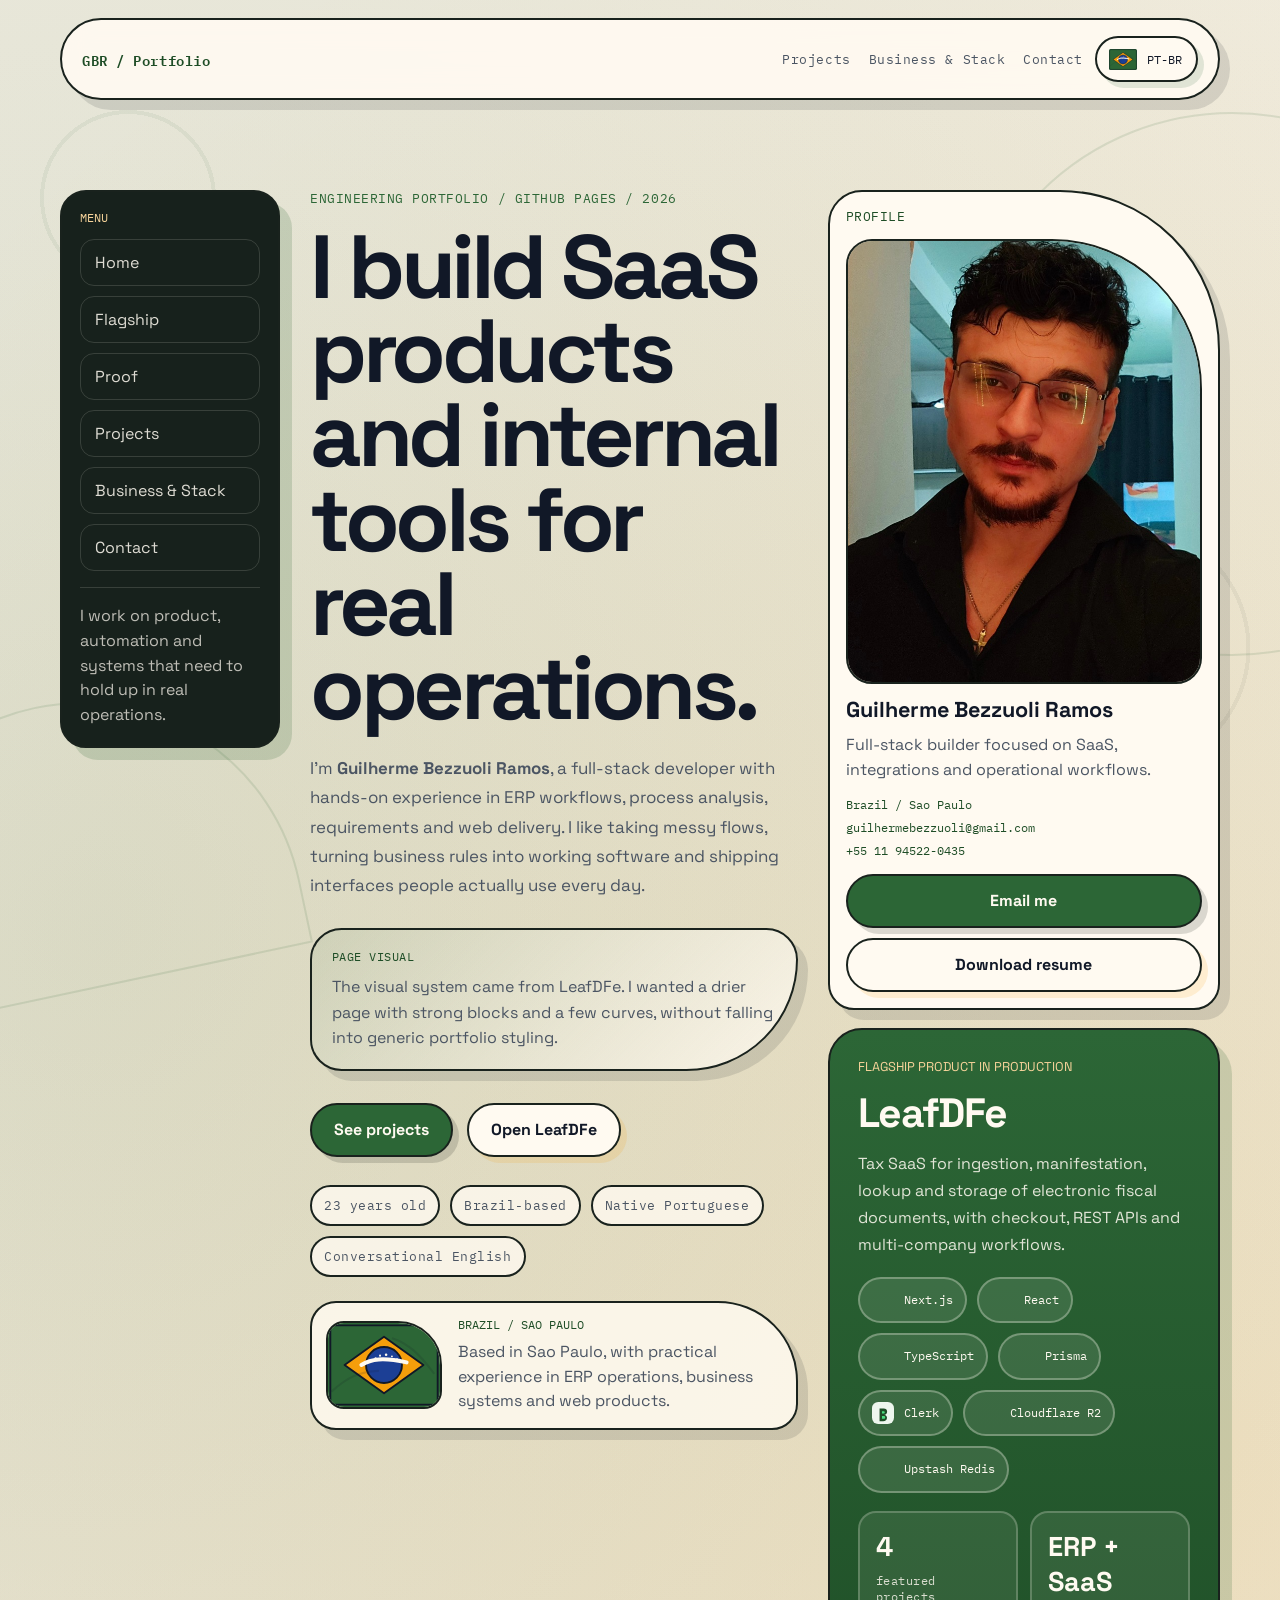
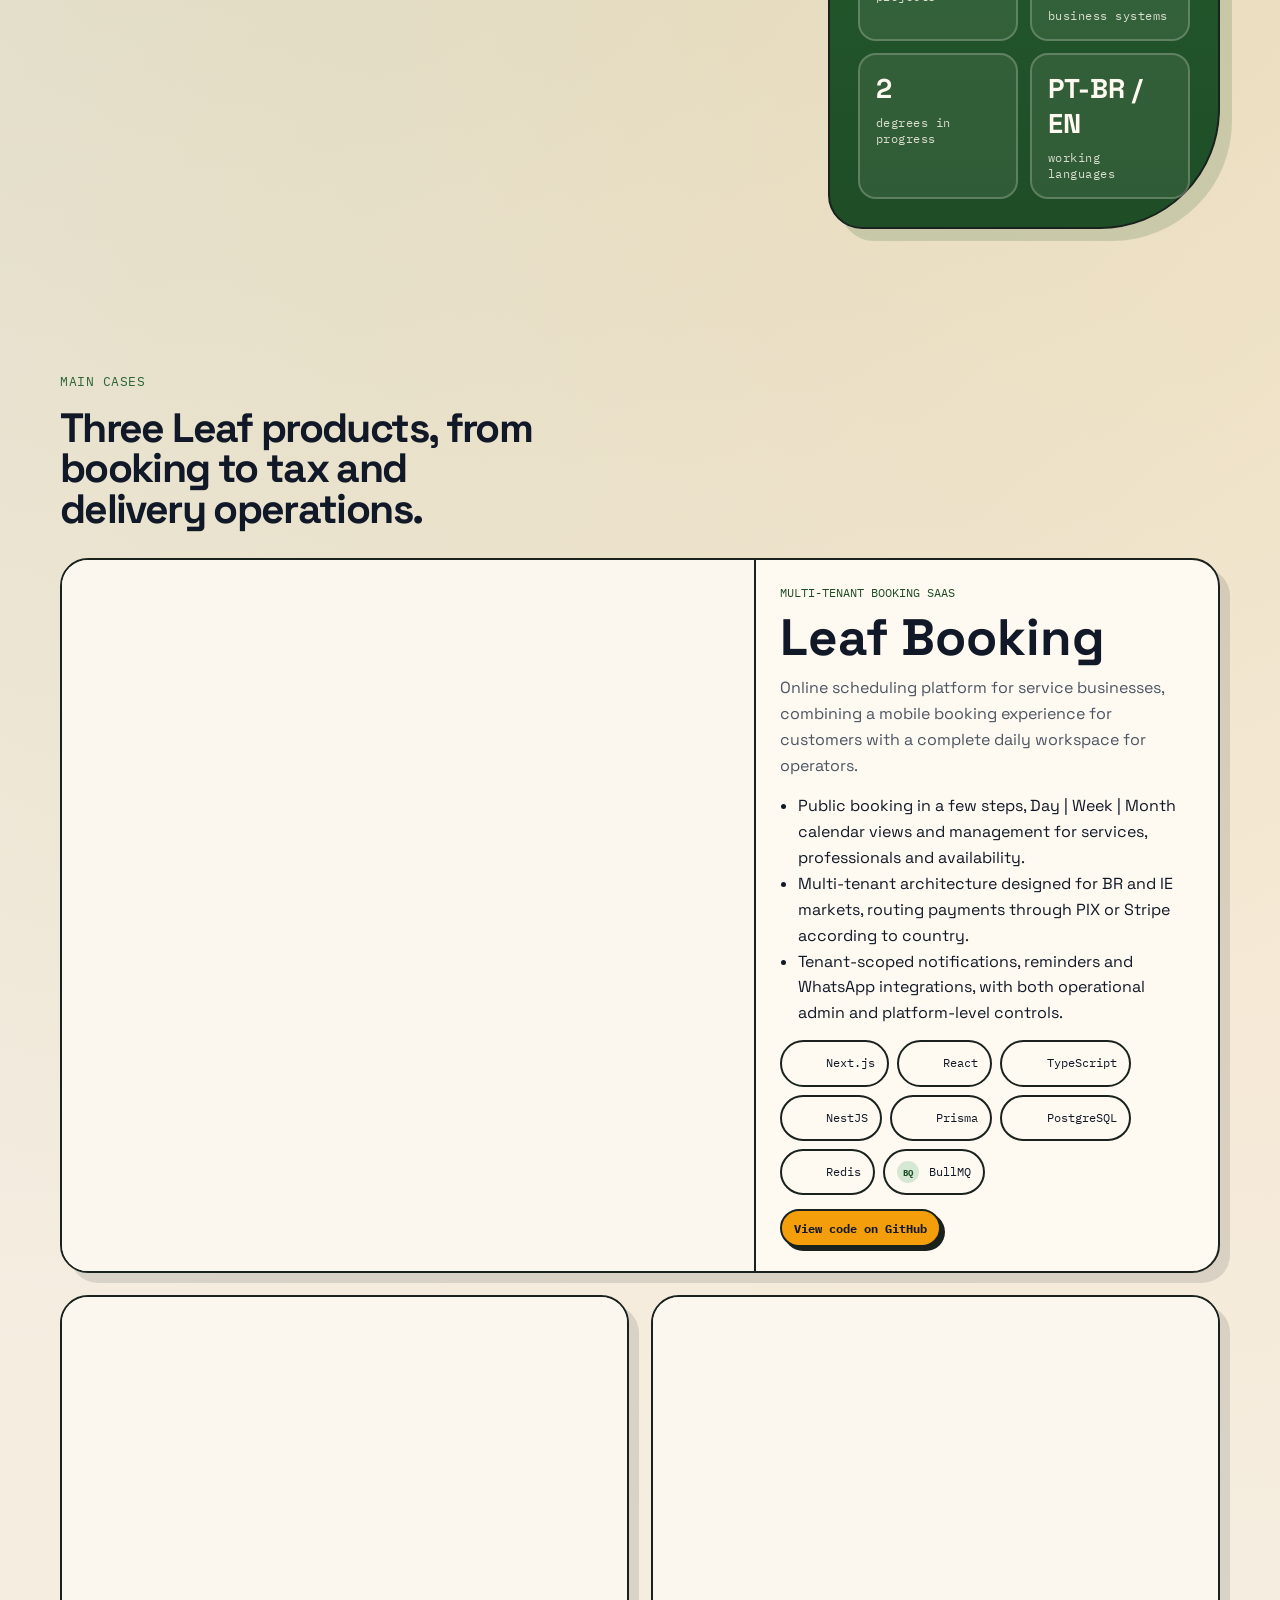
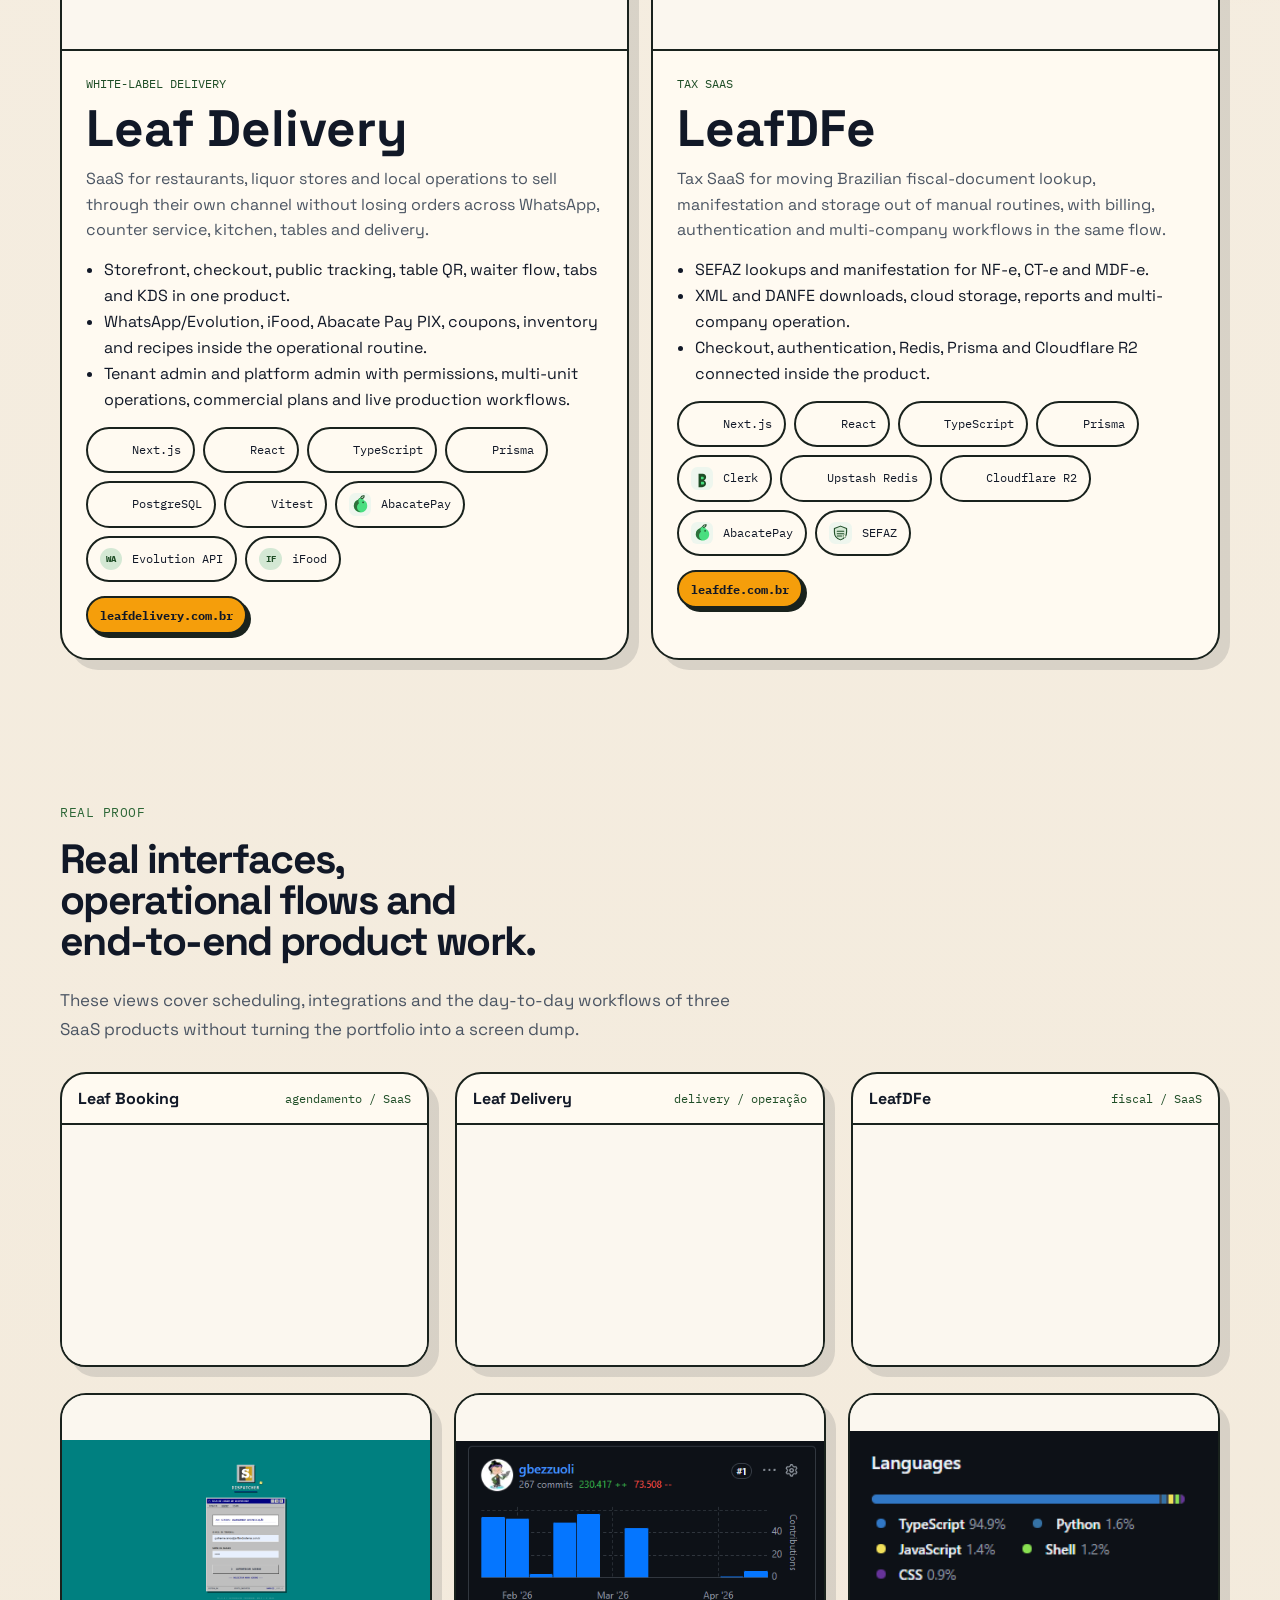
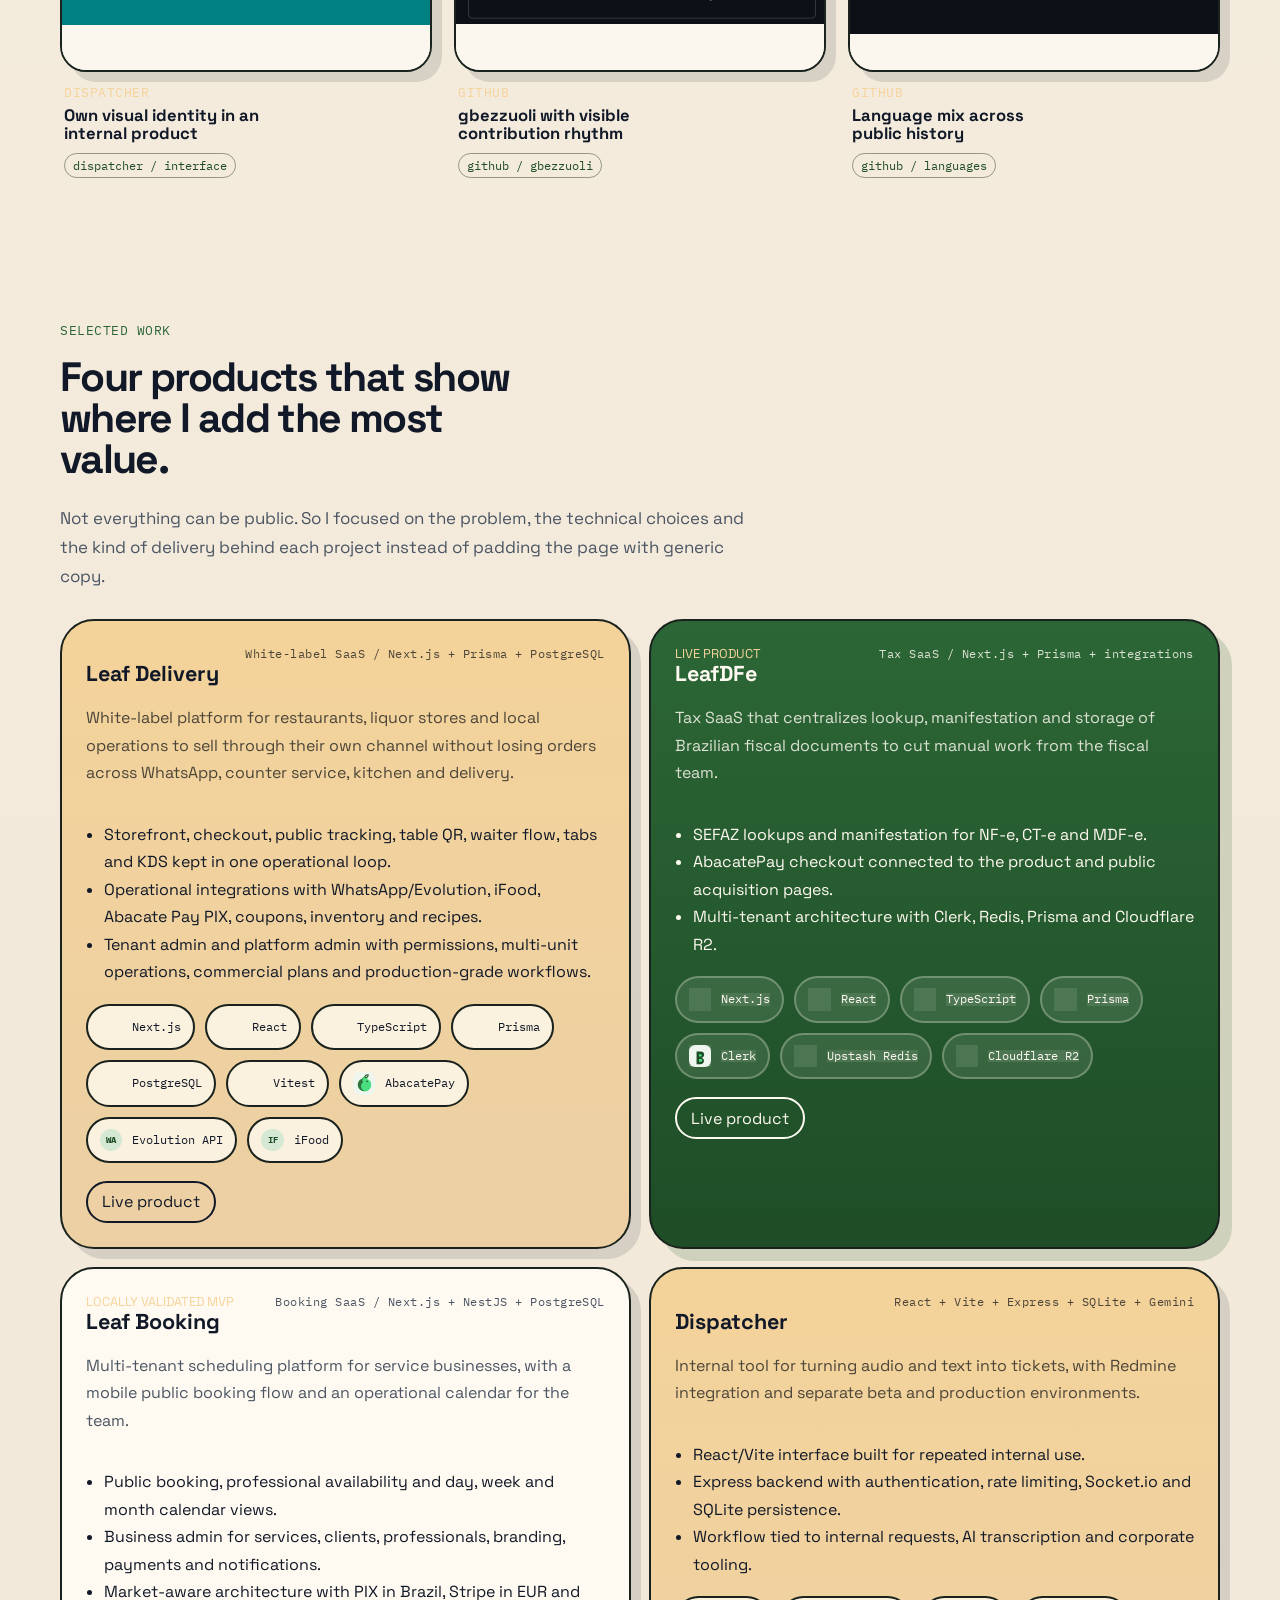
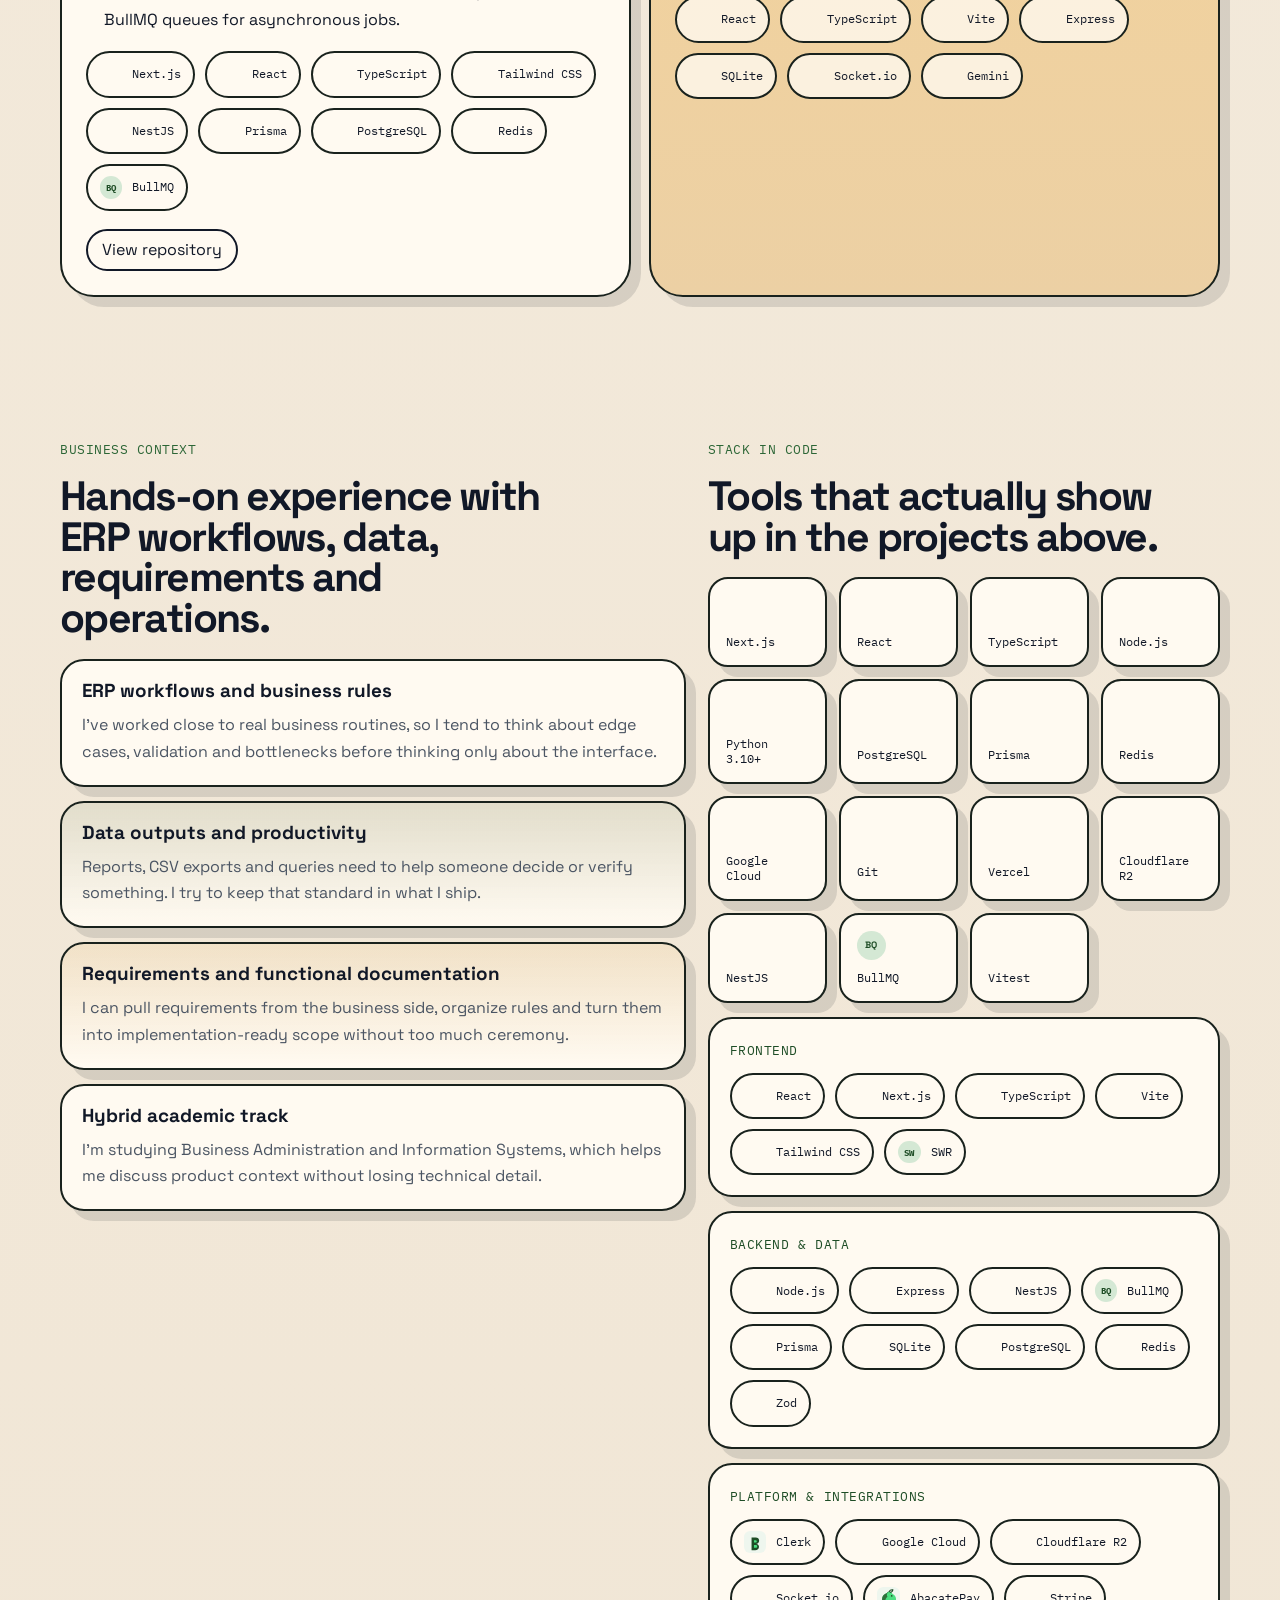
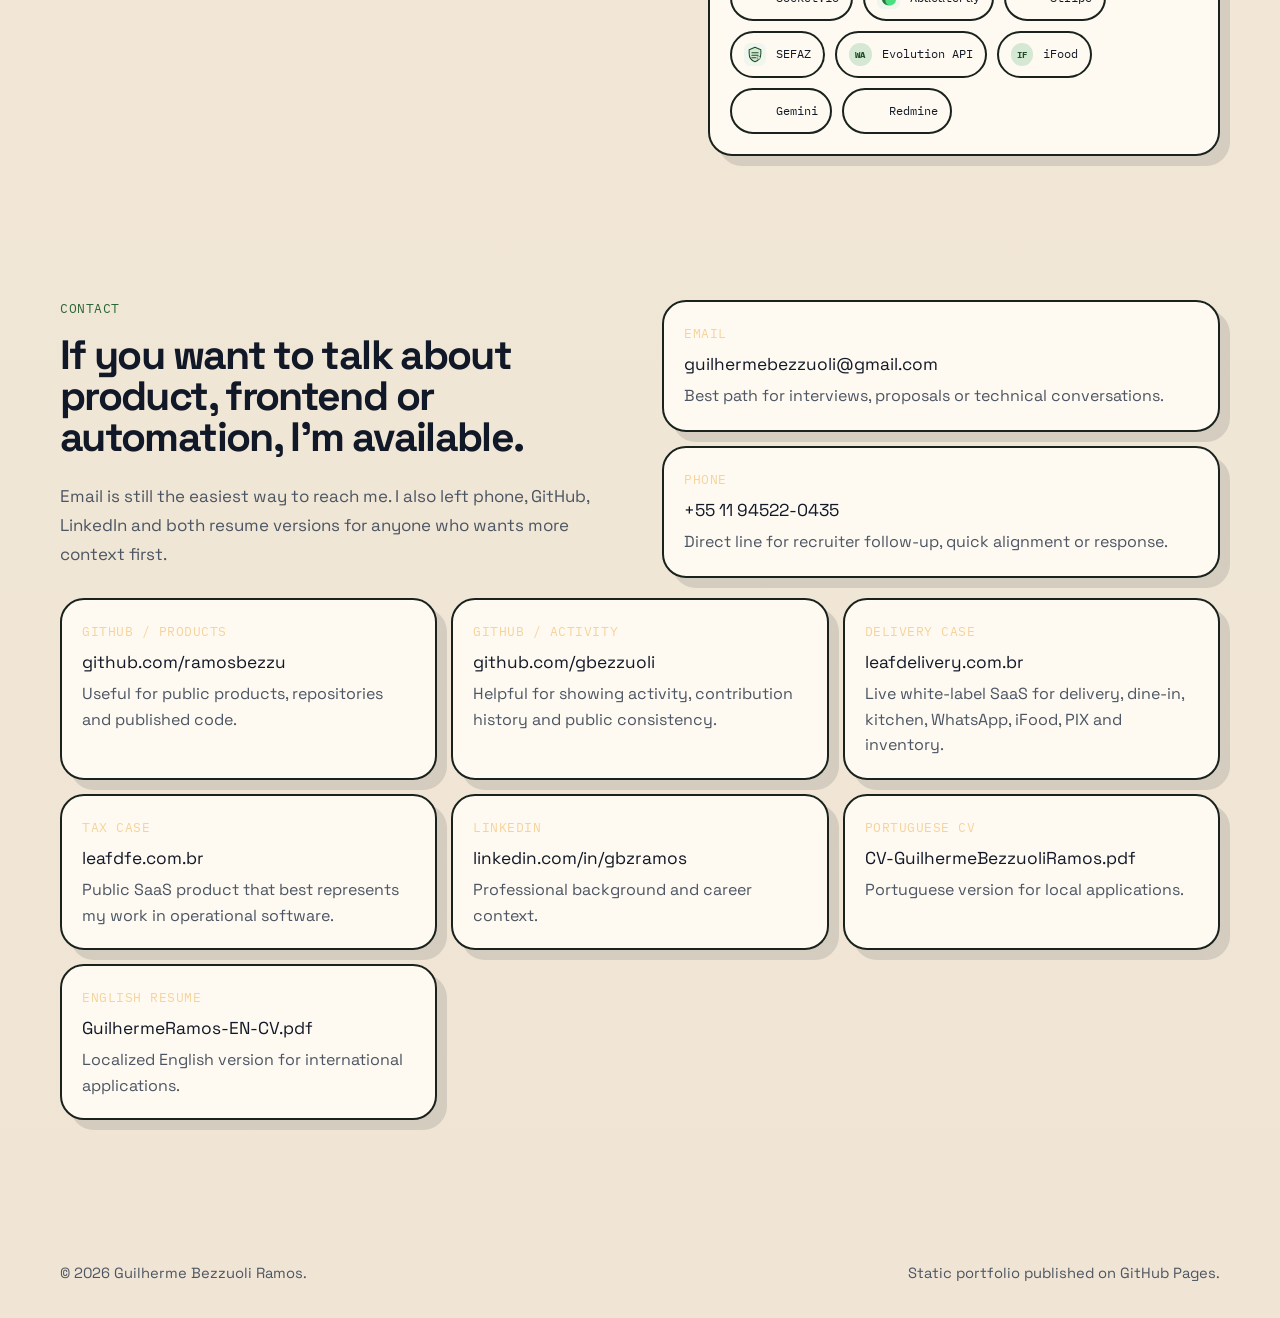
==== commit 0073282f: "Feature Leaf Booking portfolio case" ====
--- a/index.html
+++ b/index.html
@@ -6,7 +6,7 @@
     <title>Guilherme Bezzuoli Ramos | Portfólio</title>
     <meta
       name="description"
-      content="Portfólio de Guilherme Bezzuoli Ramos: SaaS, delivery white-label, automação, integrações e interfaces operacionais para produtos web."
+      content="Portfólio de Guilherme Bezzuoli Ramos: SaaS de agendamento, delivery white-label, automação, integrações e interfaces operacionais."
     />
     <link rel="icon" type="image/svg+xml" href="./favicon.svg" />
     <link rel="preconnect" href="https://fonts.googleapis.com" />
@@ -151,7 +151,7 @@
         <section class="feature section" id="destaque" data-reveal>
           <div class="section-head">
             <p class="eyebrow" id="feature-eyebrow">Cases principais</p>
-            <h2 id="feature-title">Leaf Delivery e LeafDFe mostram meu trabalho em produto operacional.</h2>
+            <h2 id="feature-title">Três produtos Leaf, do agendamento à operação fiscal e de delivery.</h2>
           </div>
 
           <div class="feature-cases" id="feature-cases" aria-live="polite"></div>
@@ -162,8 +162,8 @@
             <p class="eyebrow" id="evidence-eyebrow">Recortes reais</p>
             <h2 id="evidence-title">Produto publicado, interface em uso e atividade pública.</h2>
             <p class="section-copy" id="evidence-copy">
-              Os prints principais viraram slideshows para mostrar Leaf Delivery
-              e LeafDFe sem alongar demais a página.
+              Os recortes mostram agenda, integrações e rotinas dos três SaaS
+              sem transformar o portfólio em uma lista de telas.
             </p>
           </div>
 
@@ -175,7 +175,7 @@
         <section class="section" id="projetos" data-reveal>
           <div class="section-head">
             <p class="eyebrow" id="projects-eyebrow">Projetos selecionados</p>
-            <h2 id="projects-title">Cinco projetos que mostram onde eu agrego mais valor.</h2>
+            <h2 id="projects-title">Quatro produtos que mostram onde eu agrego mais valor.</h2>
             <p class="section-copy" id="projects-copy">
               Nem tudo pode ficar público. Então preferi explicar o problema,
               a decisão técnica e o tipo de entrega, em vez de encher a página
--- a/styles.css
+++ b/styles.css
@@ -693,6 +693,20 @@
   background: var(--surface);
 }
 
+.feature-case:first-child {
+  grid-column: 1 / -1;
+  display: grid;
+  grid-template-columns: minmax(0, 1.2fr) minmax(320px, 0.8fr);
+}
+
+.feature-case:first-child .case-slideshow {
+  height: 100%;
+  min-height: 480px;
+  aspect-ratio: auto;
+  border-right: 2px solid var(--line);
+  border-bottom: 0;
+}
+
 .feature-case__body {
   display: grid;
   gap: 14px;
@@ -873,7 +887,7 @@
 
 .gallery-grid {
   display: grid;
-  grid-template-columns: repeat(2, minmax(0, 1fr));
+  grid-template-columns: repeat(3, minmax(0, 1fr));
   gap: 26px;
 }
 
@@ -1258,6 +1272,19 @@
   .gallery-cluster--featured,
   .gallery-cluster--proofs {
     grid-template-columns: 1fr;
+  }
+
+  .feature-case:first-child {
+    grid-column: auto;
+    grid-template-columns: 1fr;
+  }
+
+  .feature-case:first-child .case-slideshow {
+    height: auto;
+    min-height: 220px;
+    aspect-ratio: 16 / 10;
+    border-right: 0;
+    border-bottom: 2px solid var(--line);
   }
 
   .case-slideshow {
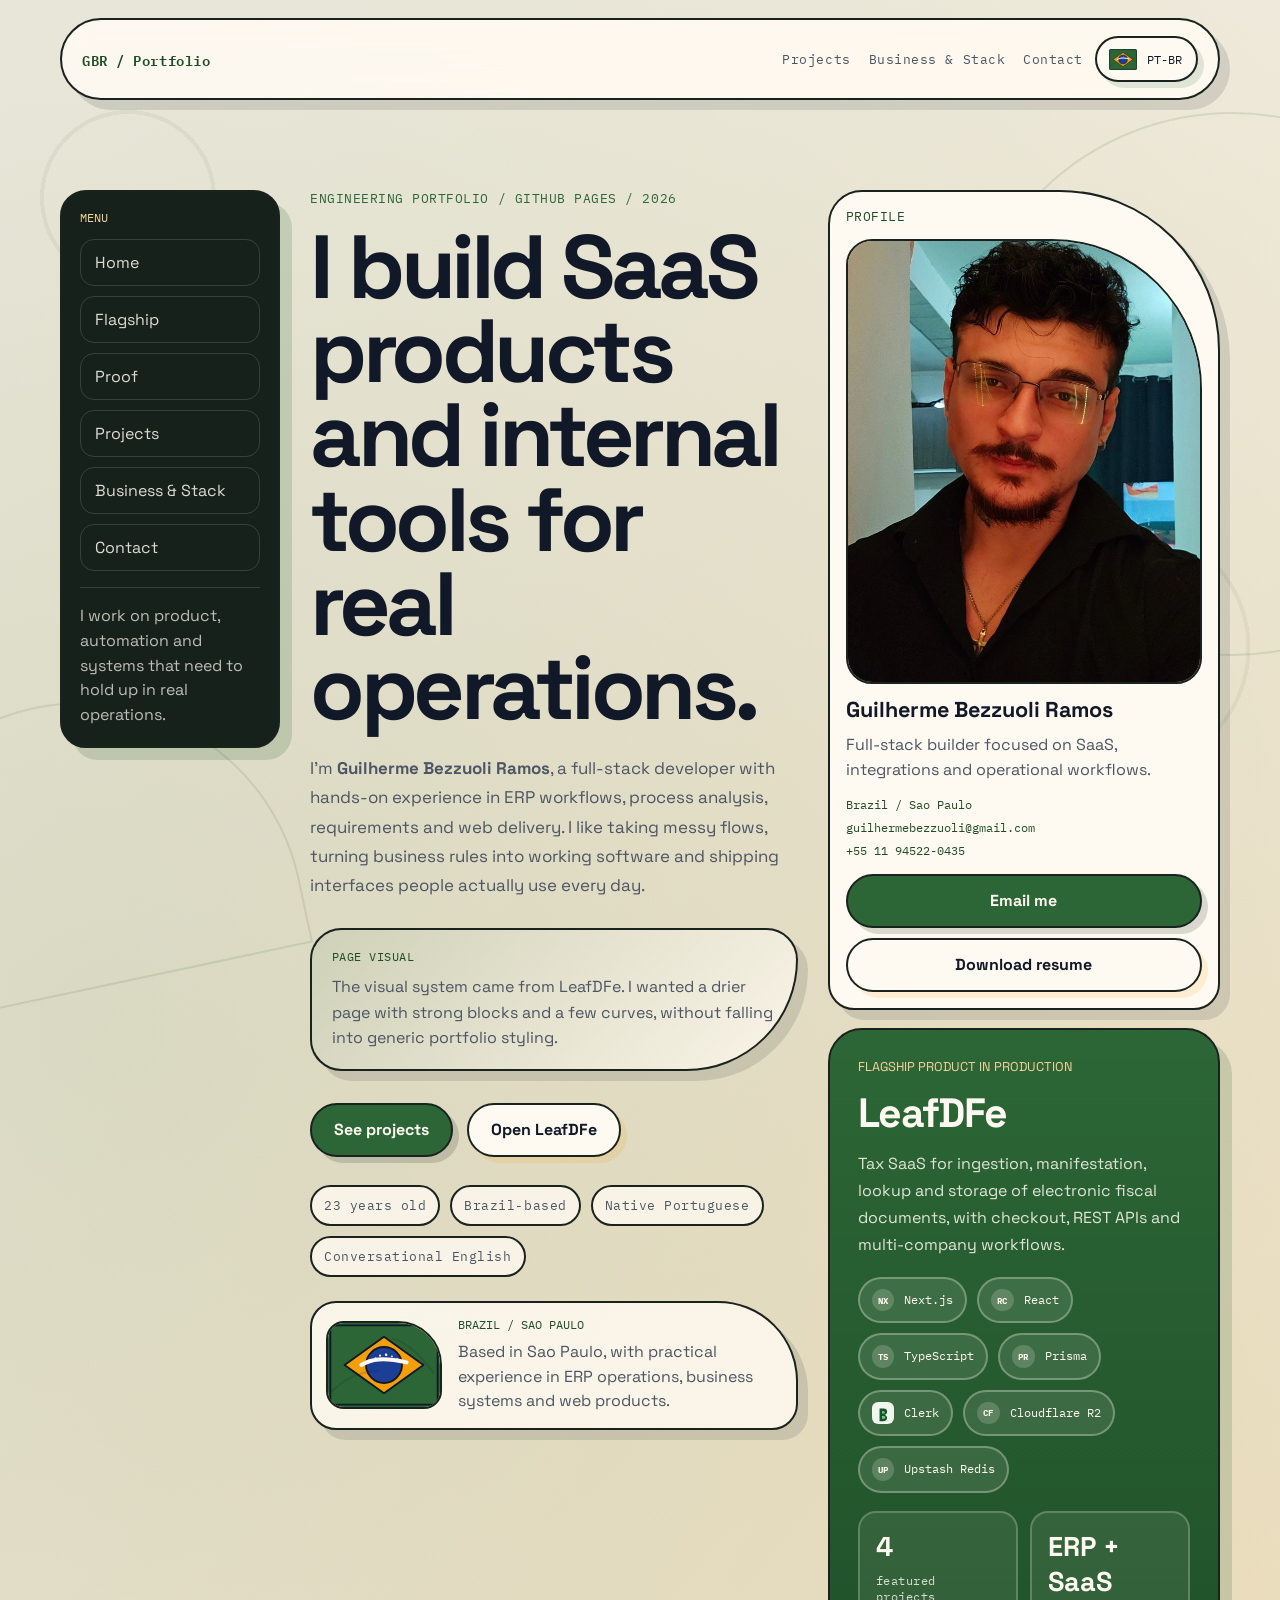
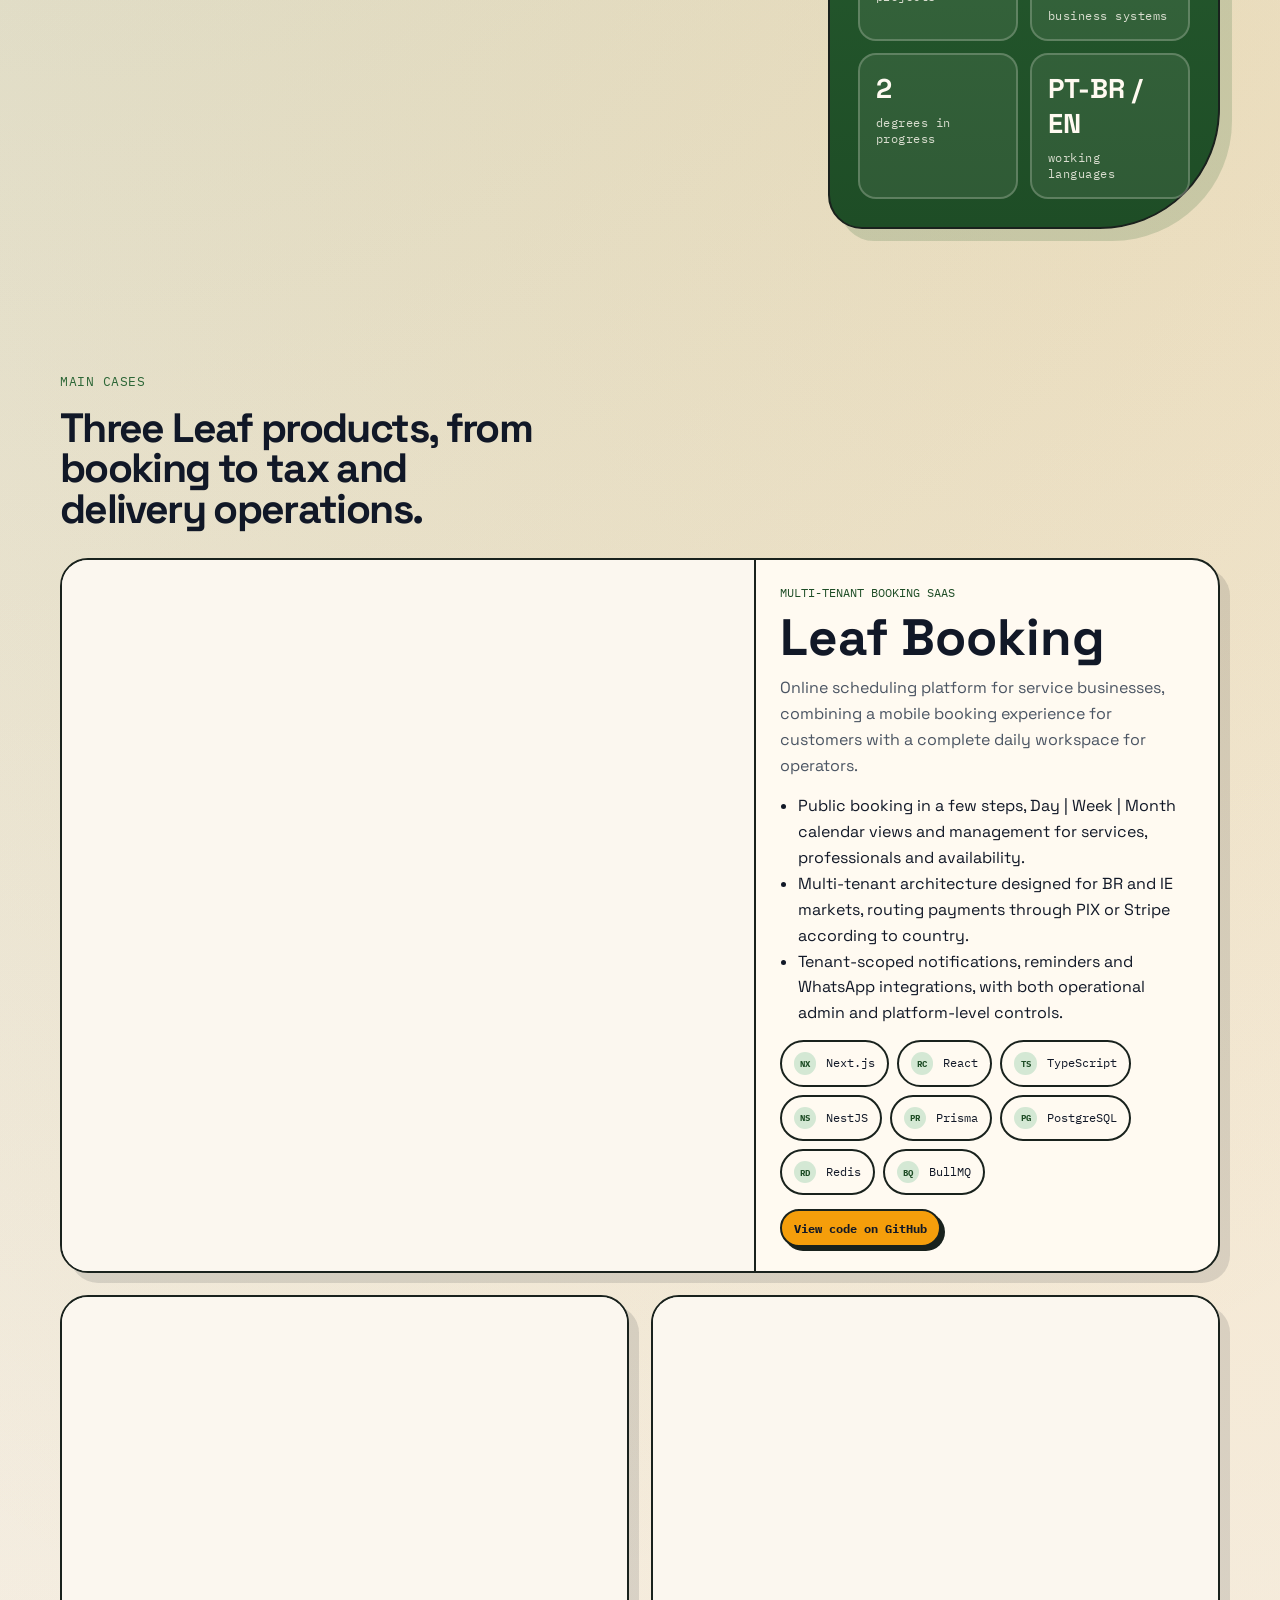
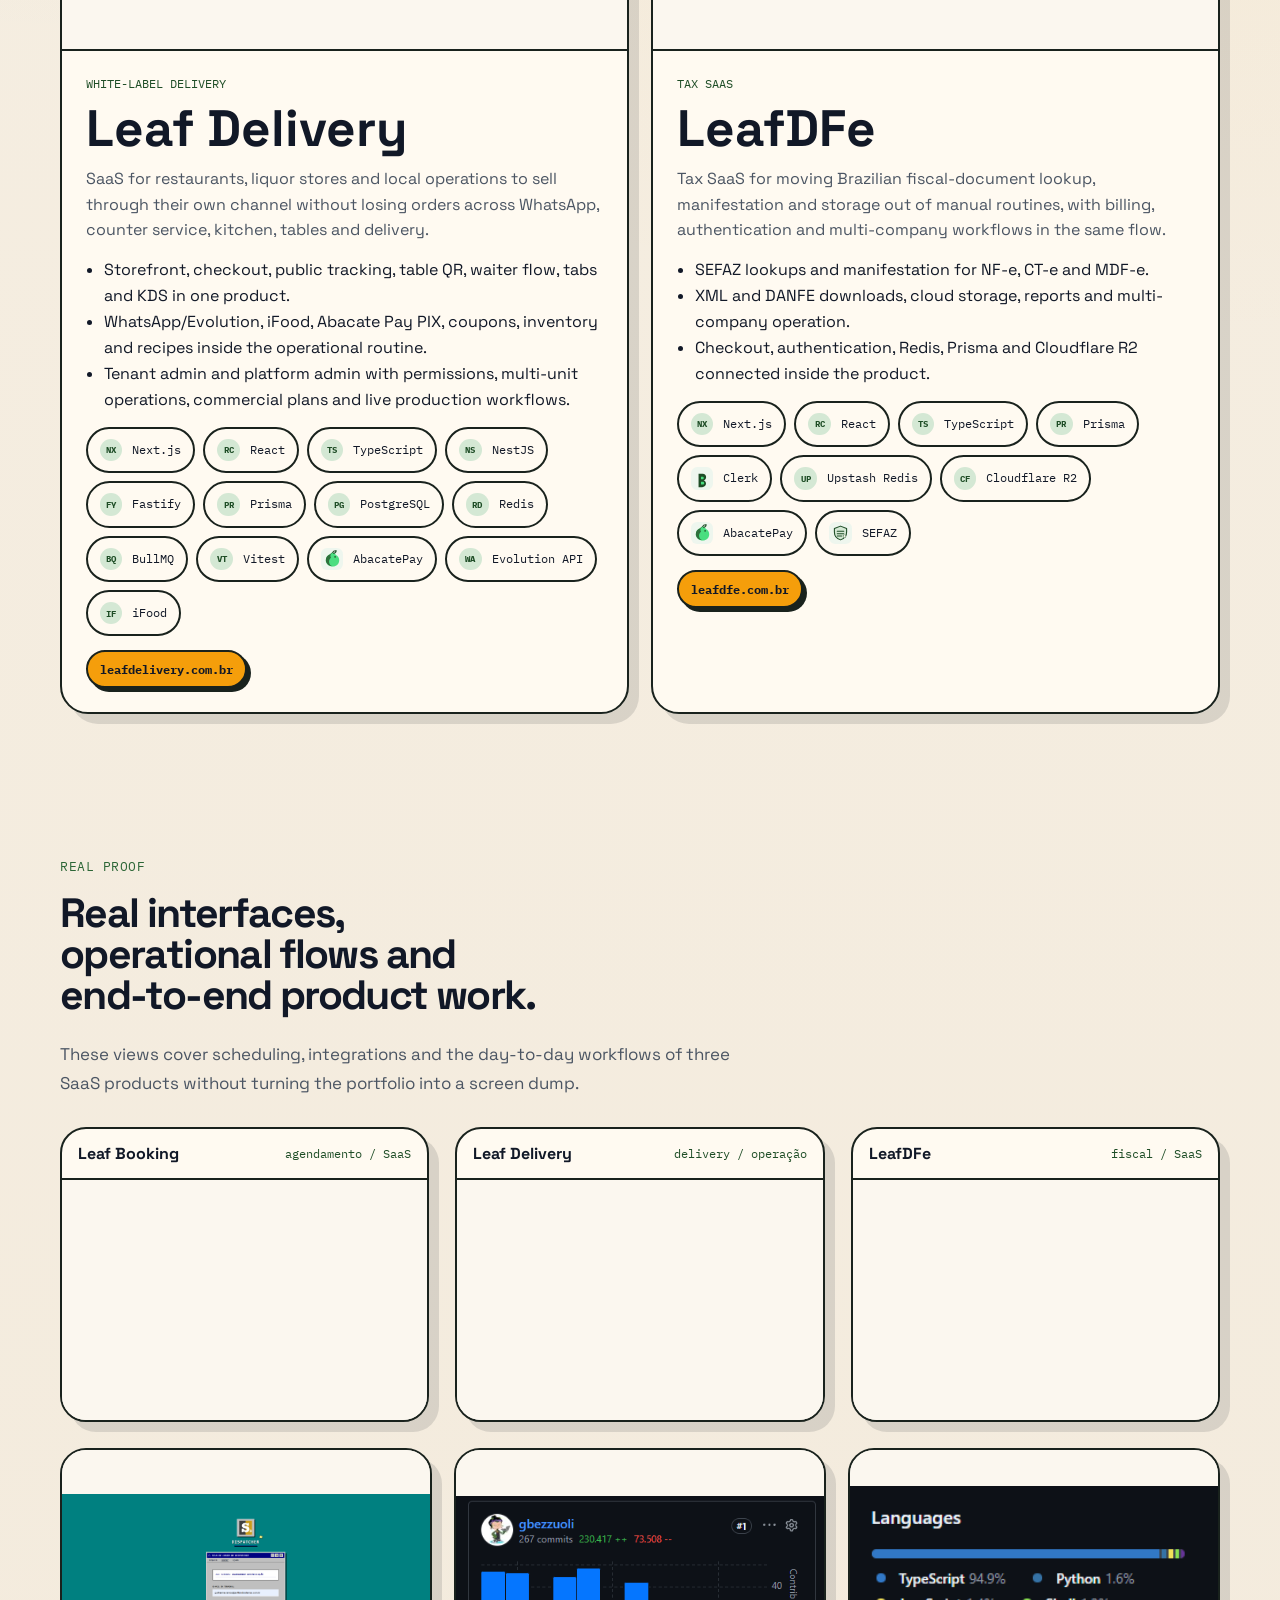
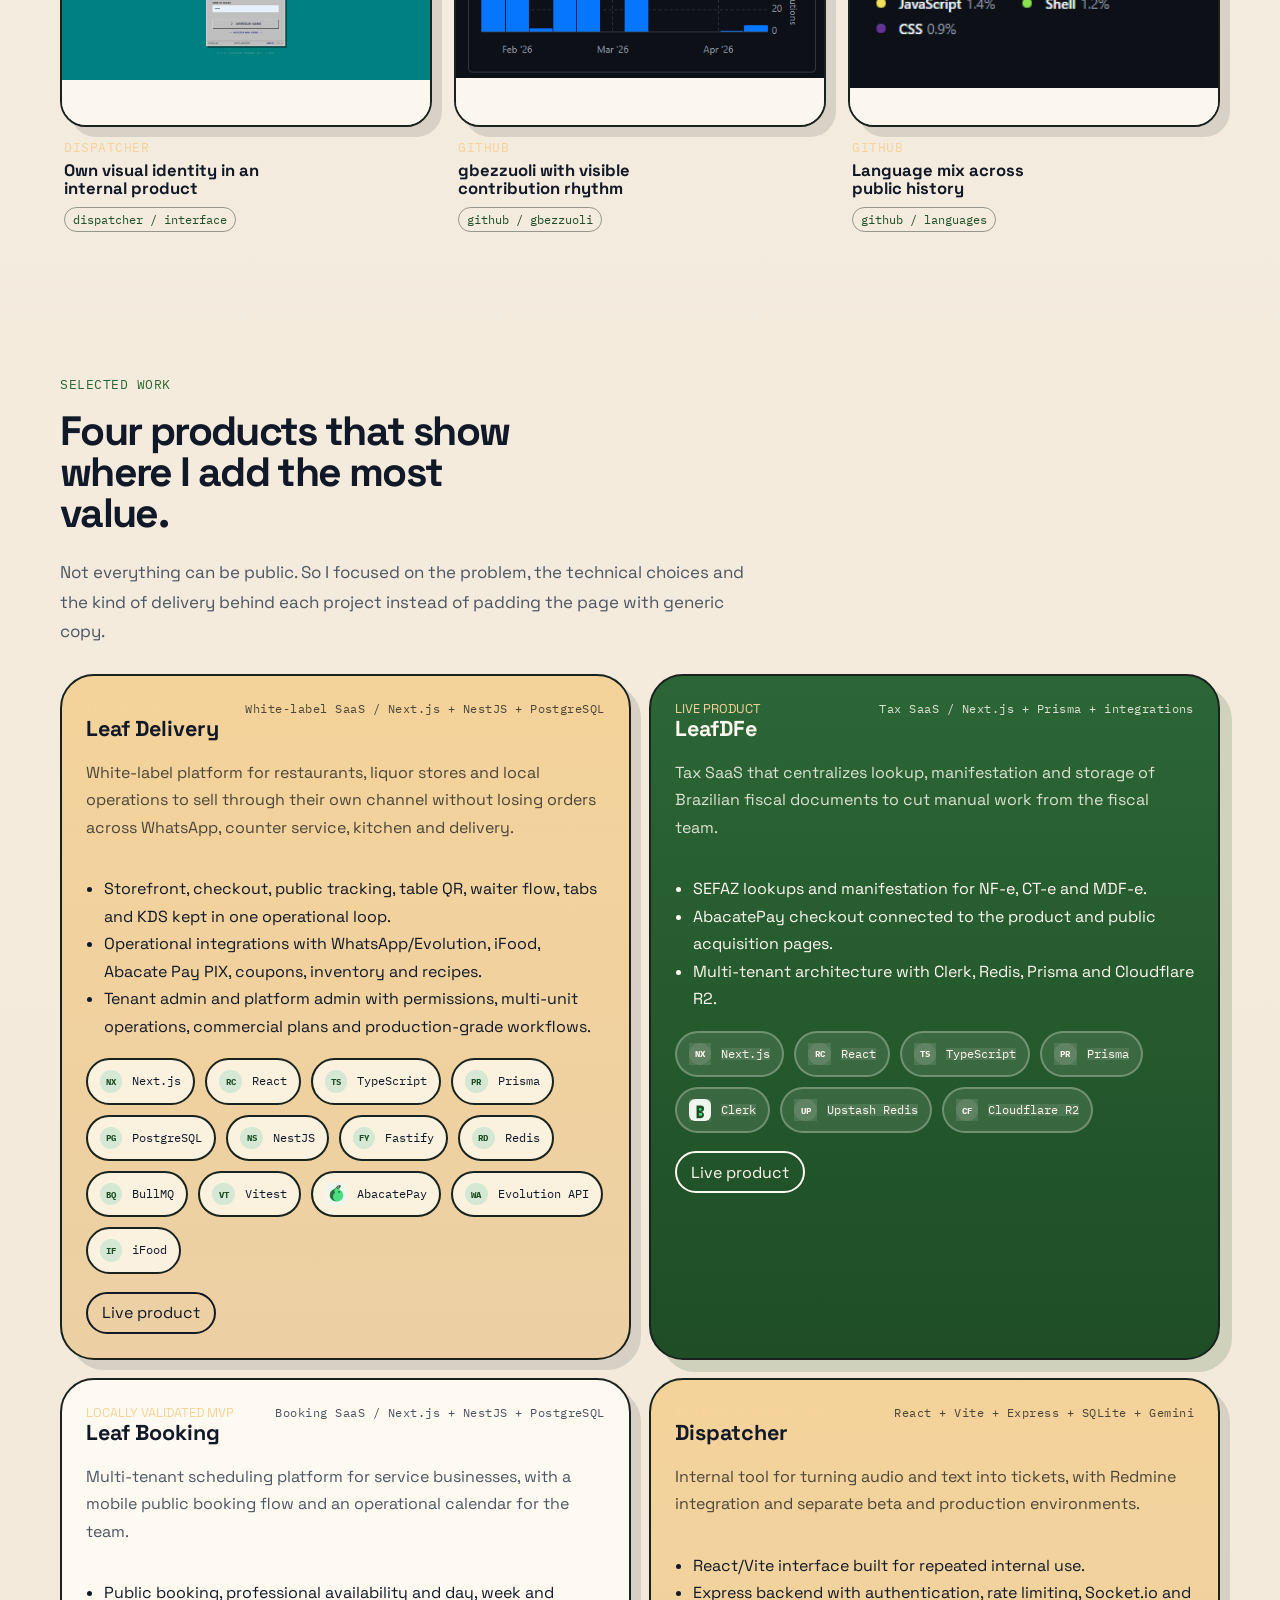
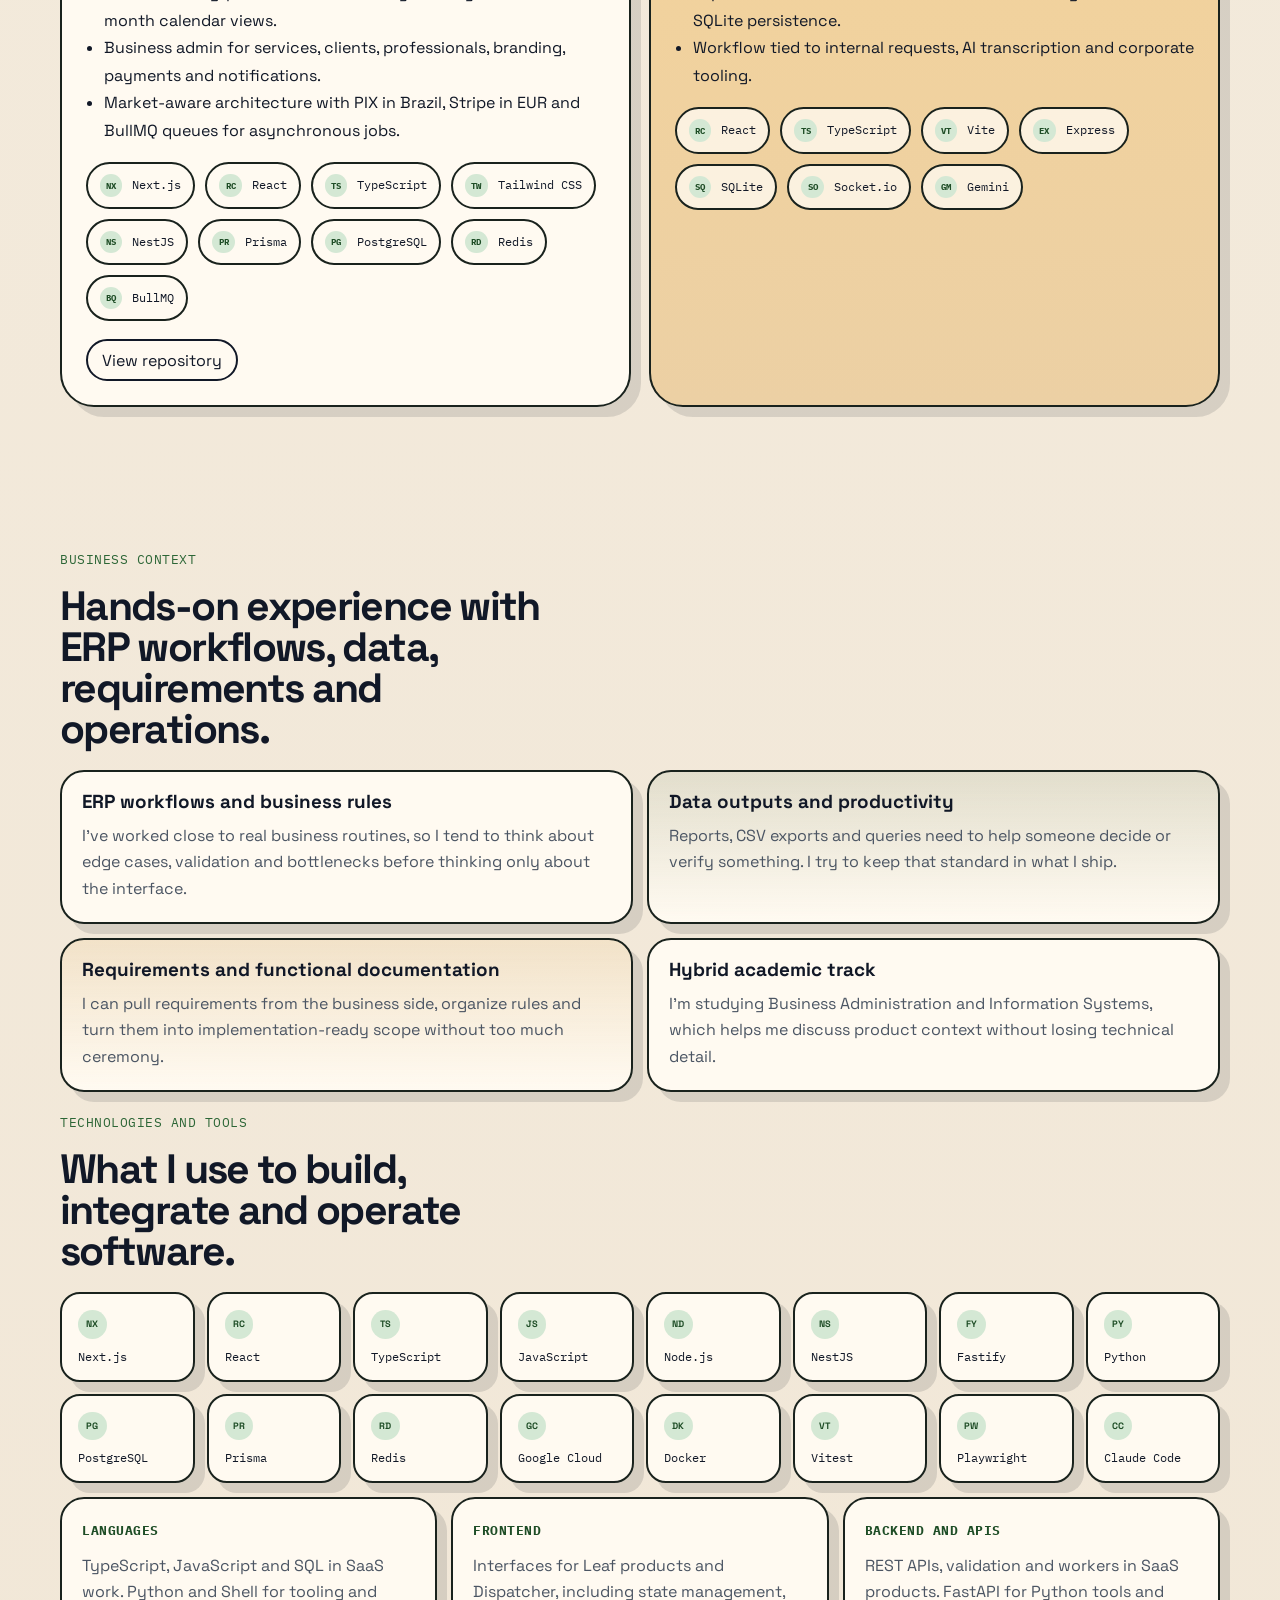
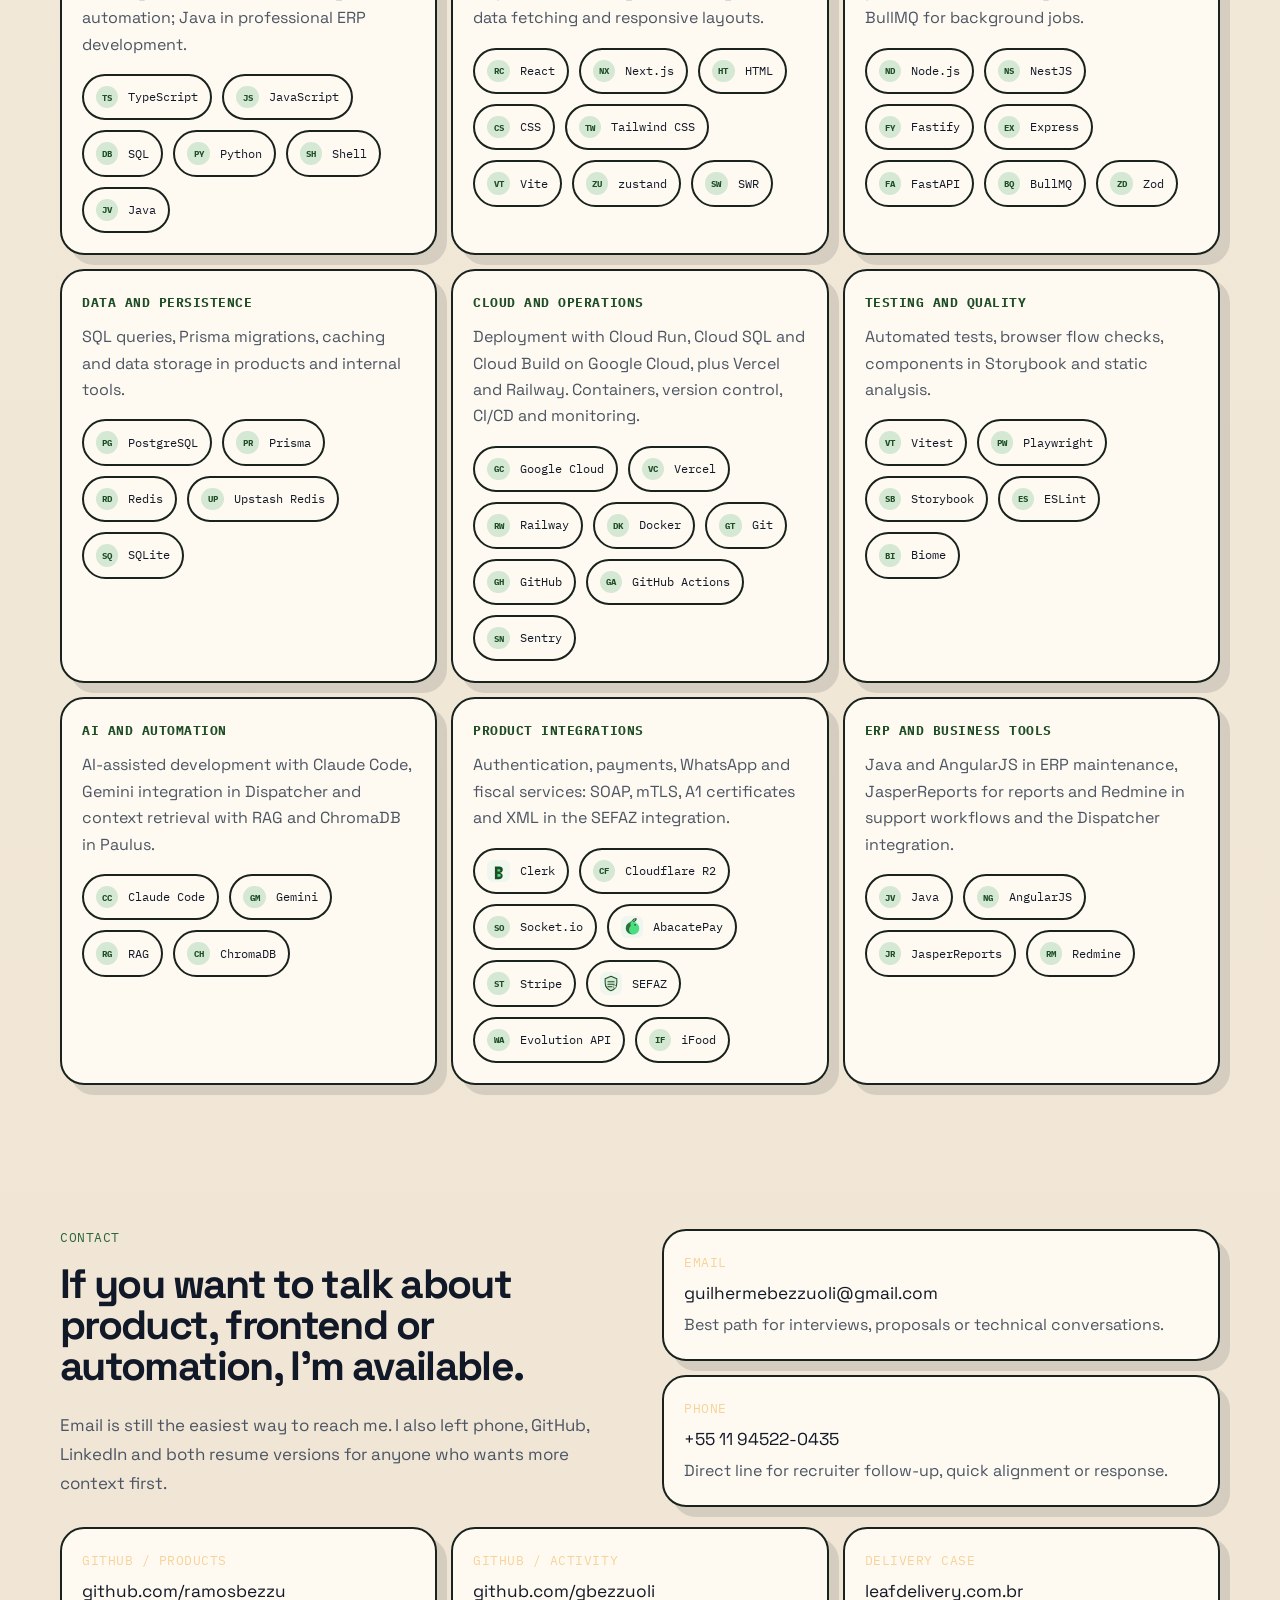
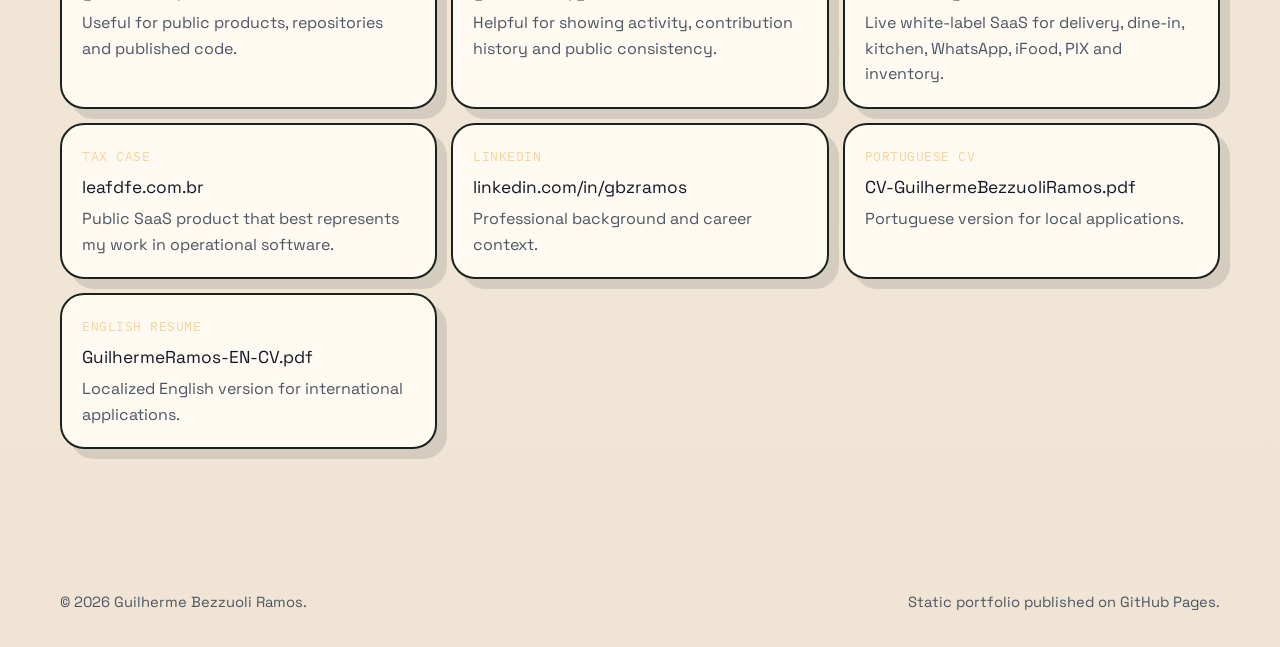
==== commit e9126712: "Update portfolio technologies and experience context" ====
--- a/index.html
+++ b/index.html
@@ -197,8 +197,8 @@
 
           <div>
             <div class="section-head section-head--compact">
-              <p class="eyebrow" id="stack-eyebrow">Stack no código</p>
-              <h2 id="stack-title">Ferramentas que aparecem nos projetos acima sem inflar lista.</h2>
+              <p class="eyebrow" id="stack-eyebrow">Tecnologias e ferramentas</p>
+              <h2 id="stack-title">O que uso para construir, integrar e operar software.</h2>
             </div>
             <div class="stack-wall" id="stack-wall"></div>
             <div class="stack-groups" id="stack-groups"></div>
--- a/styles.css
+++ b/styles.css
@@ -777,6 +777,11 @@
   animation-delay: calc(var(--slide-index) * 4s);
 }
 
+.case-slideshow--3 .case-slide {
+  animation-name: case-slide-cycle-3;
+  animation-duration: 12s;
+}
+
 .case-slide img {
   width: 100%;
   height: 100%;
@@ -800,7 +805,26 @@
     transform: translateX(0);
   }
 
-  25%,
+  27%,
+  95% {
+    opacity: 0;
+    transform: translateX(-16px);
+  }
+
+  100% {
+    opacity: 0;
+    transform: translateX(16px);
+  }
+}
+
+@keyframes case-slide-cycle-3 {
+  0%,
+  30% {
+    opacity: 1;
+    transform: translateX(0);
+  }
+
+  36%,
   95% {
     opacity: 0;
     transform: translateX(-16px);
@@ -1137,6 +1161,49 @@
   color: var(--brand-dark);
   font-size: 0.8rem;
   text-transform: uppercase;
+}
+
+.stack-group__description {
+  margin-bottom: 16px;
+  color: var(--ink-soft);
+  line-height: 1.65;
+}
+
+#stack {
+  grid-template-columns: minmax(0, 1fr);
+}
+
+#stack .principles {
+  grid-template-columns: repeat(2, minmax(0, 1fr));
+}
+
+#stack .stack-groups {
+  grid-template-columns: repeat(3, minmax(0, 1fr));
+}
+
+#stack .stack-wall {
+  grid-template-columns: repeat(8, minmax(0, 1fr));
+}
+
+@media (max-width: 980px) {
+  #stack .stack-groups {
+    grid-template-columns: repeat(2, minmax(0, 1fr));
+  }
+
+  #stack .stack-wall {
+    grid-template-columns: repeat(4, minmax(0, 1fr));
+  }
+}
+
+@media (max-width: 720px) {
+  #stack .principles,
+  #stack .stack-groups {
+    grid-template-columns: minmax(0, 1fr);
+  }
+
+  #stack .stack-wall {
+    grid-template-columns: repeat(2, minmax(0, 1fr));
+  }
 }
 
 .stack-wall {
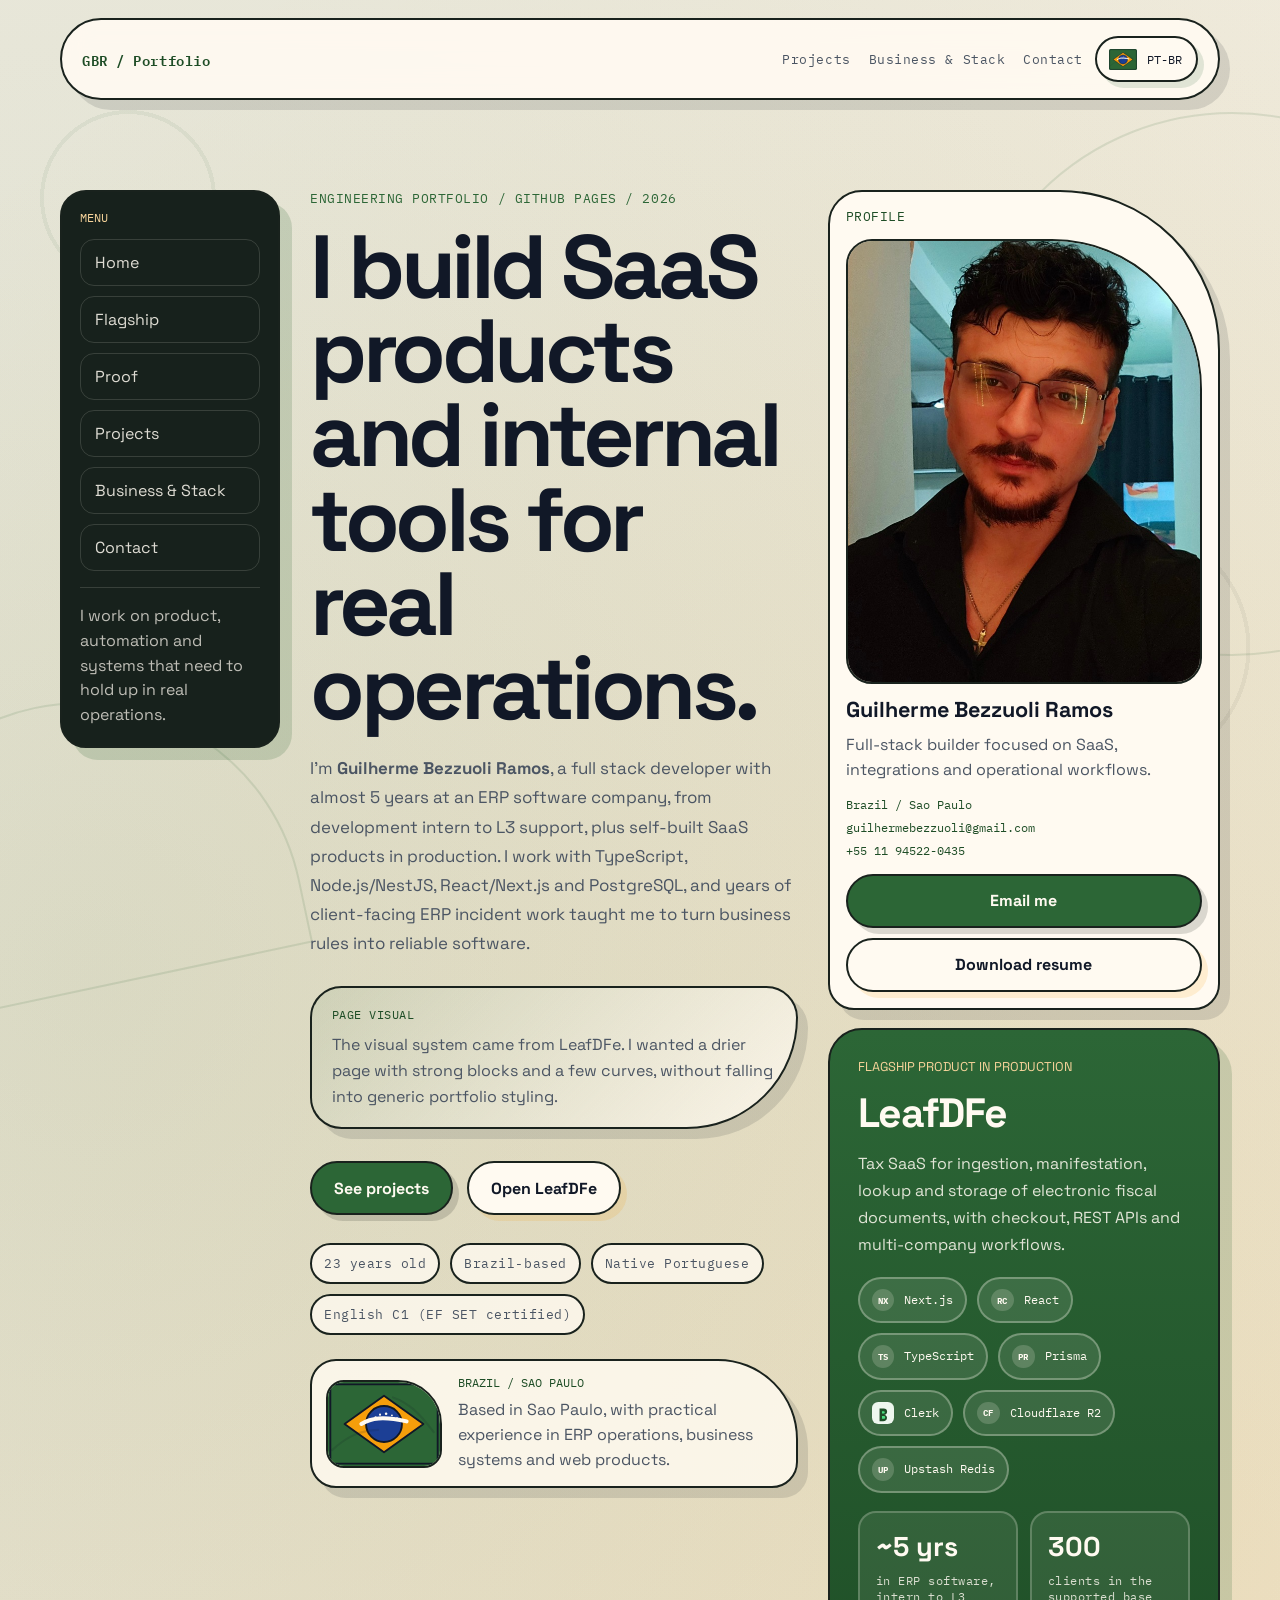
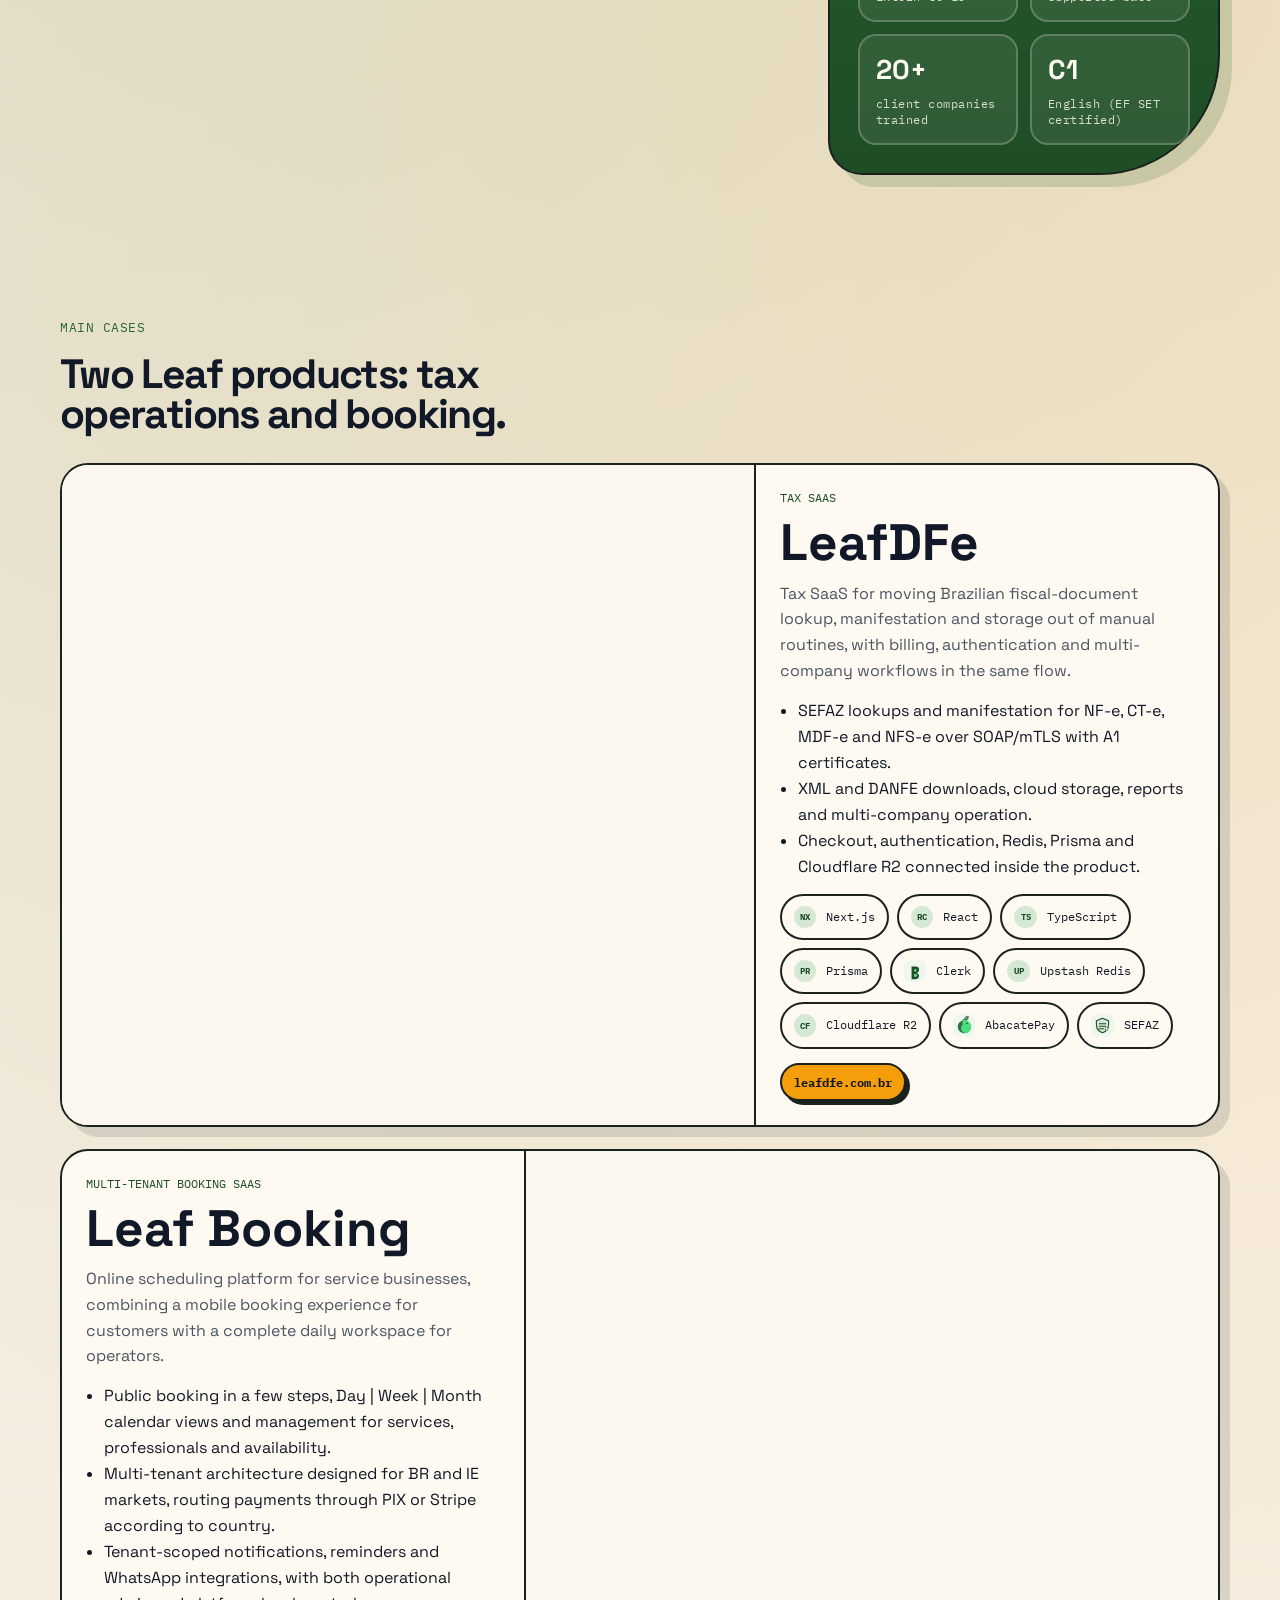
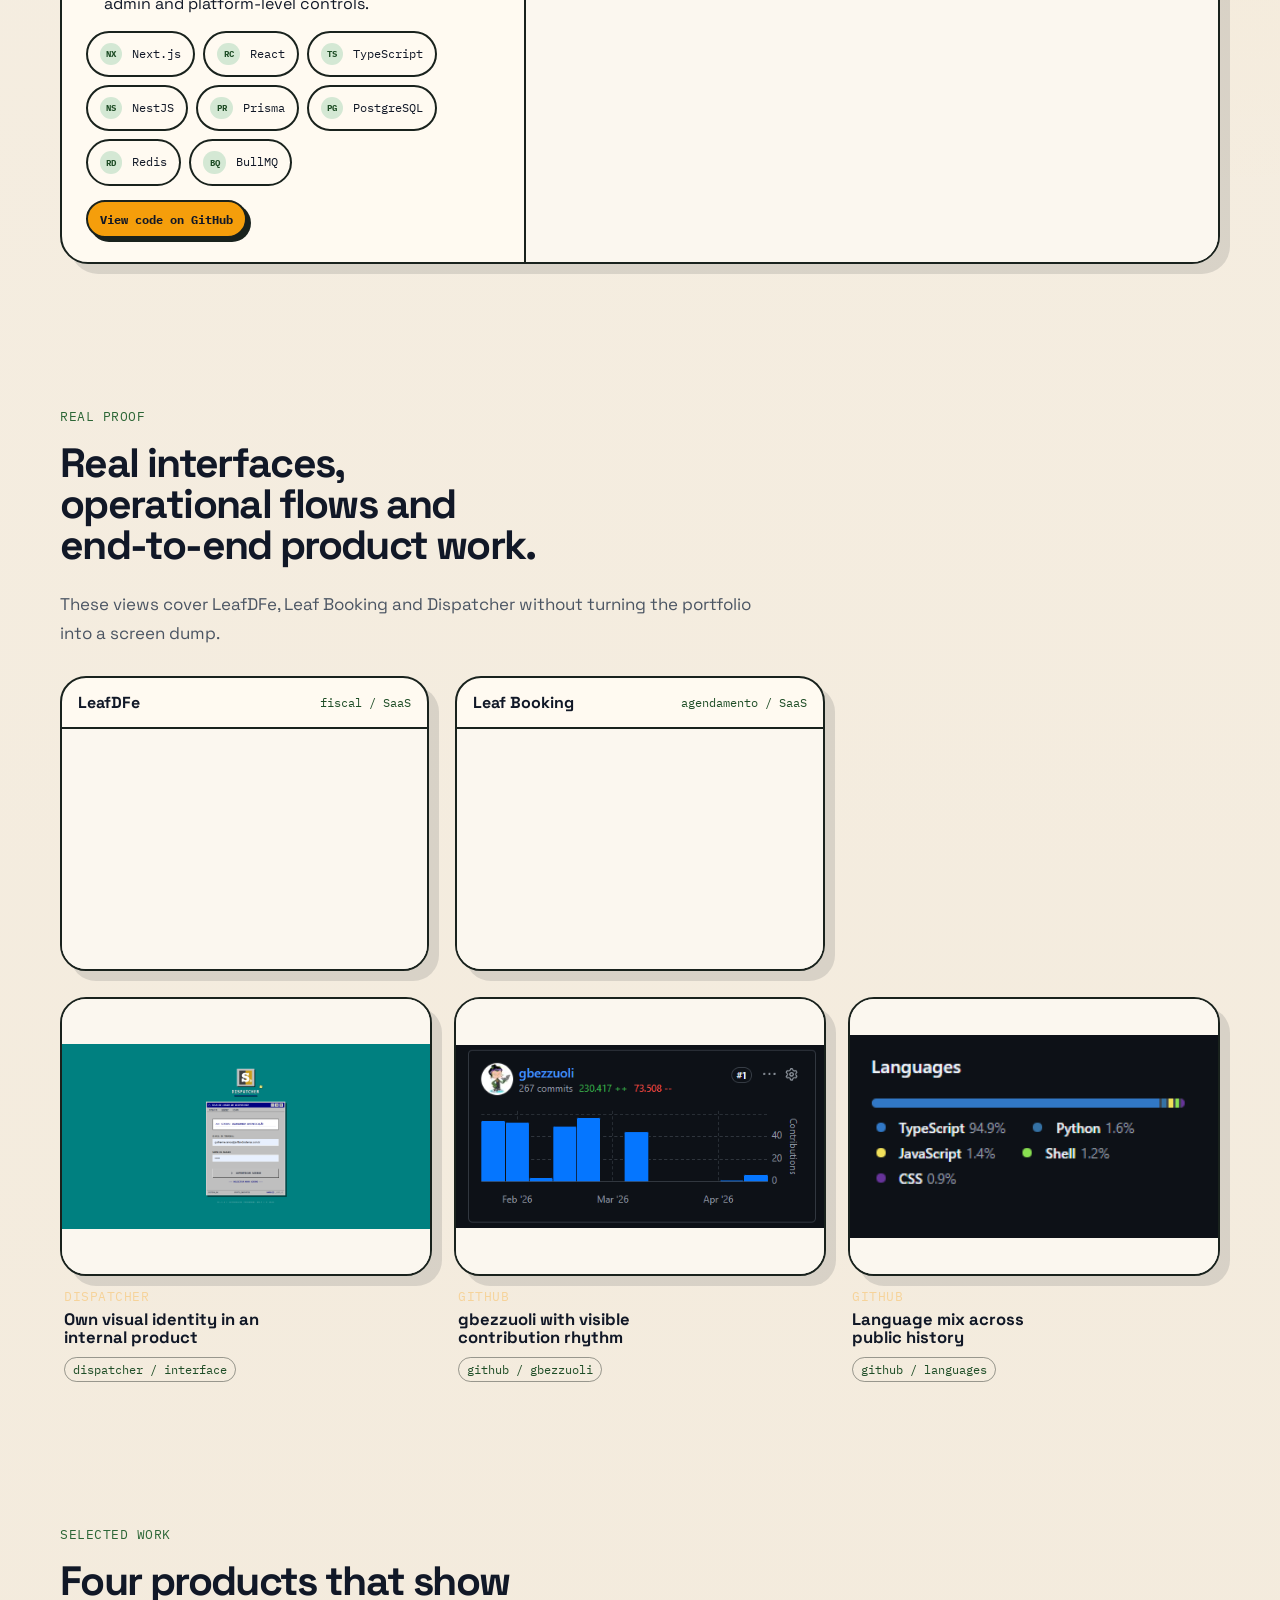
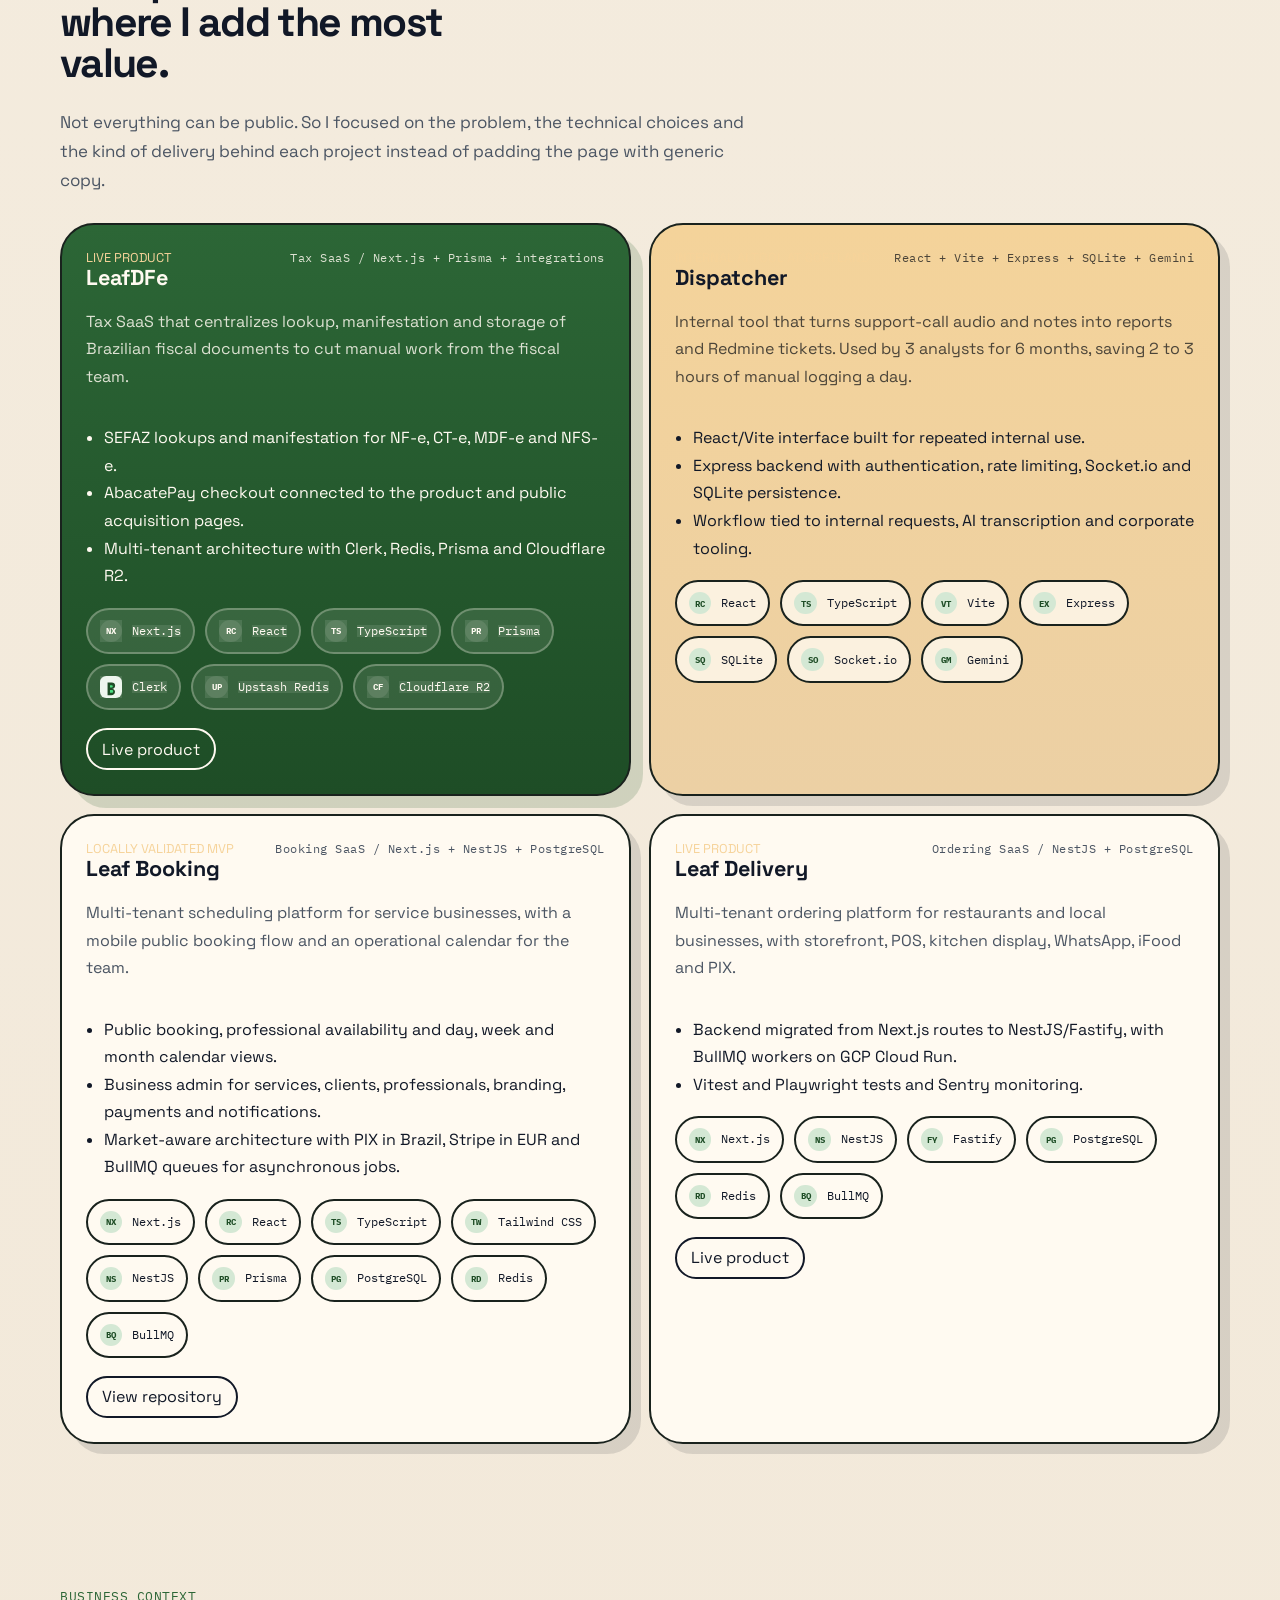
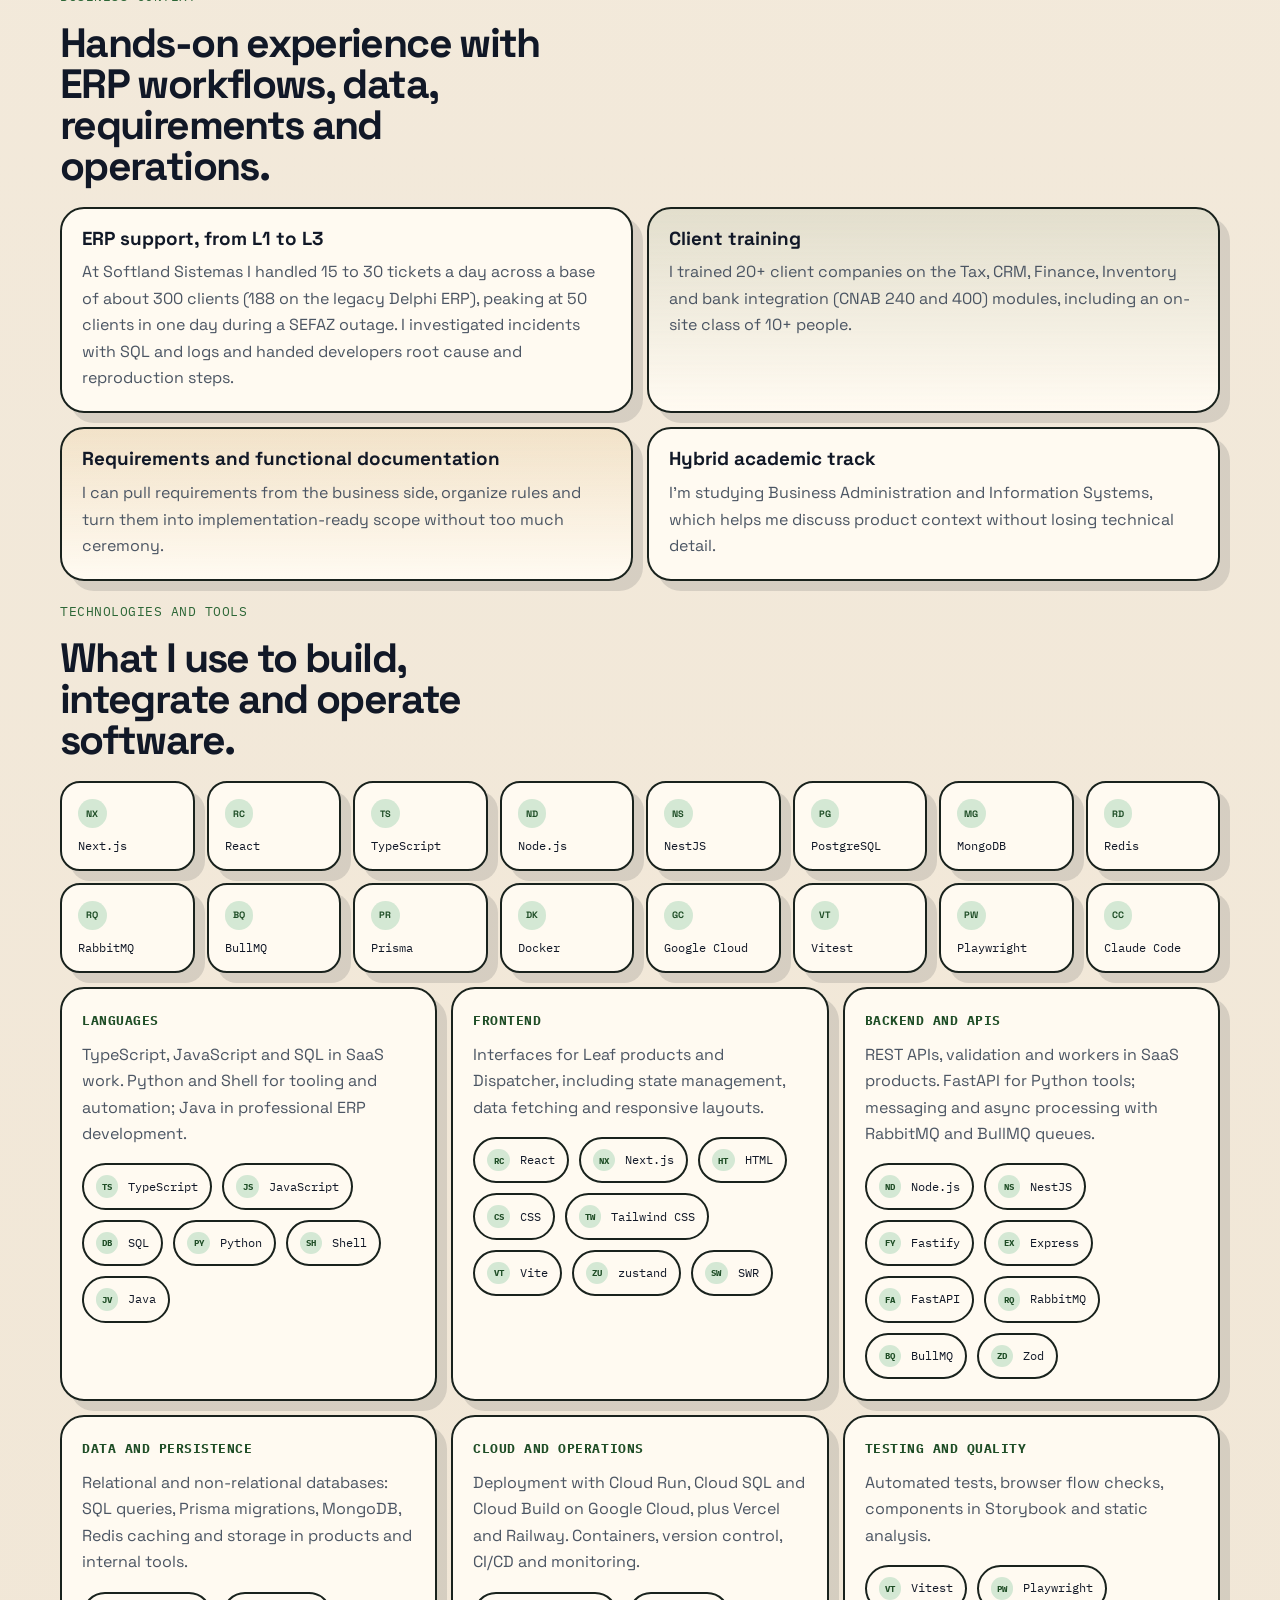
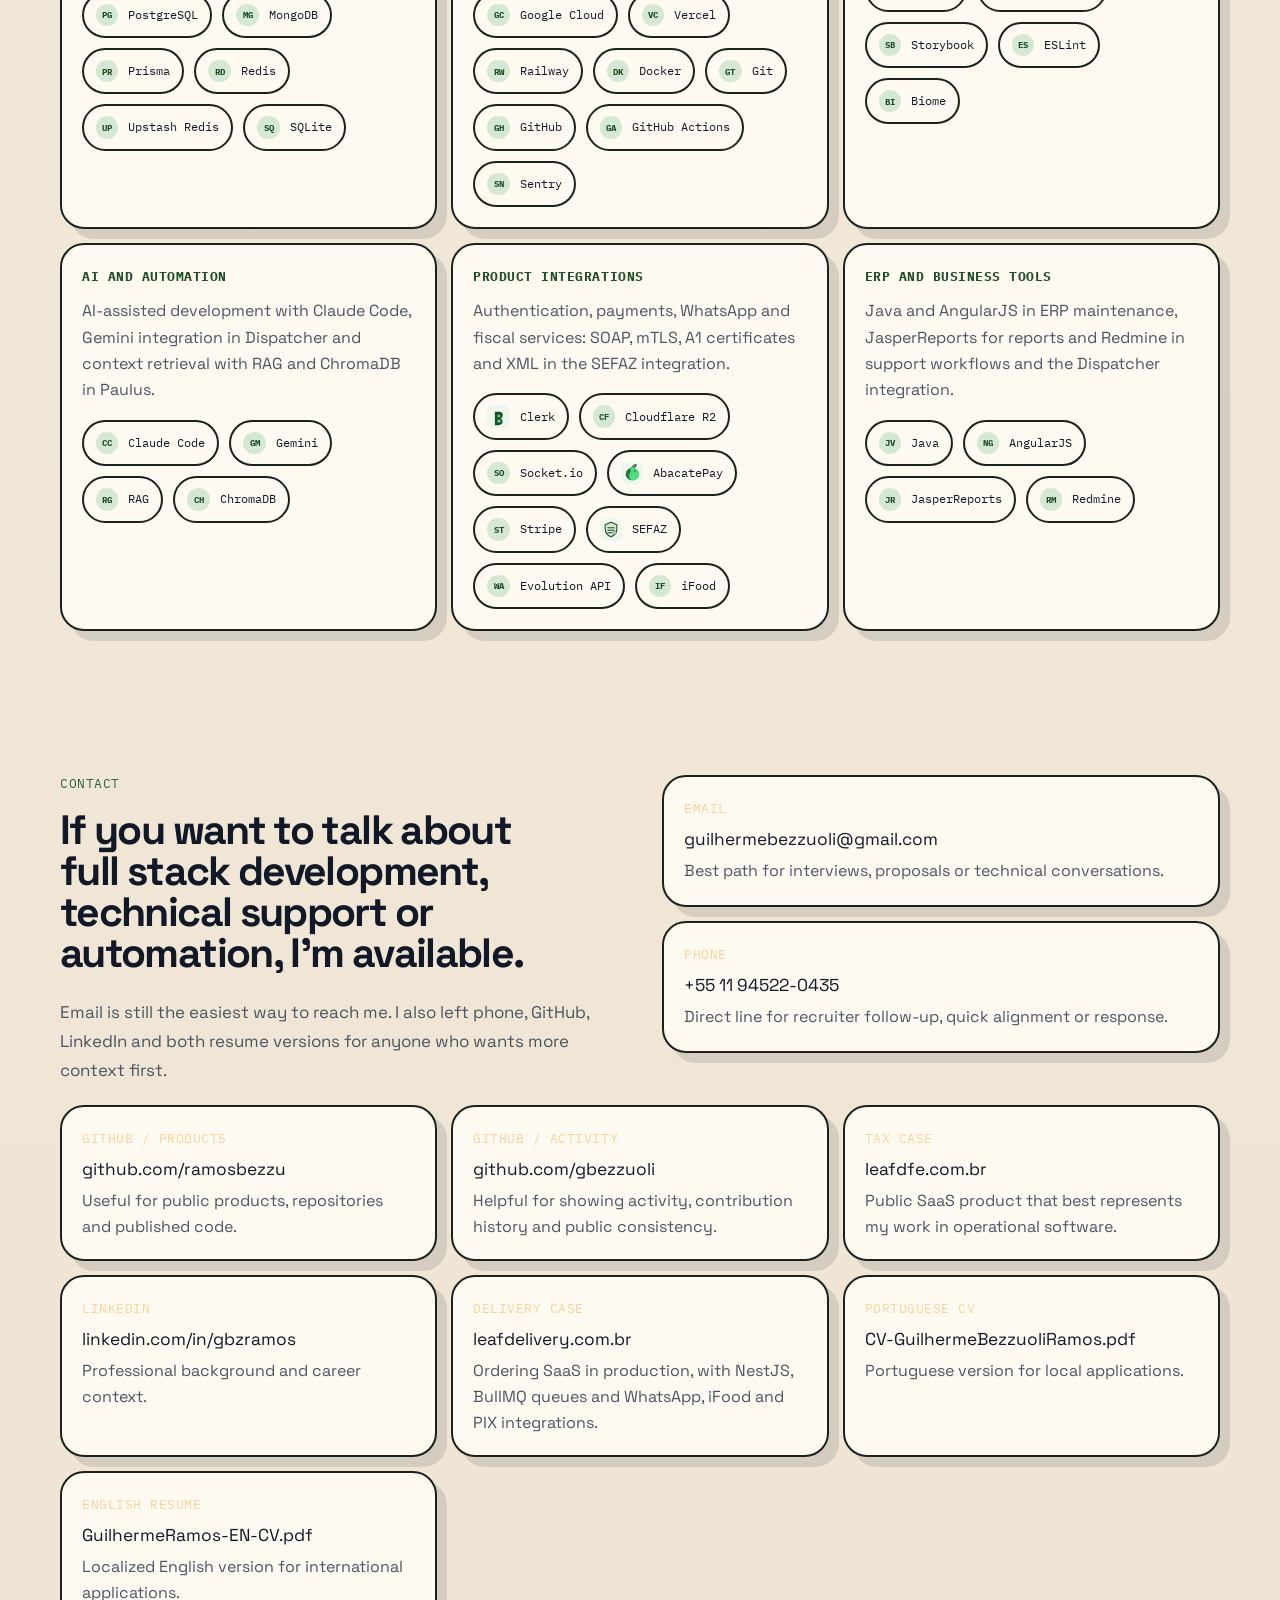
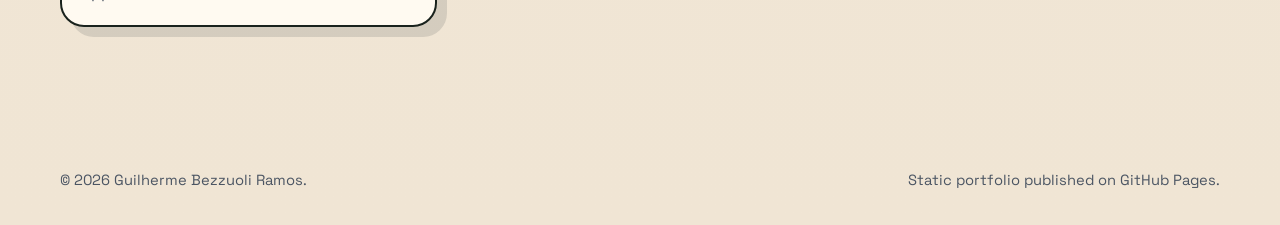
==== commit 06114f92: "Align portfolio with current resume - English C1 (EF SET) instead of conversational, native Portugue" ====
--- a/index.html
+++ b/index.html
@@ -6,7 +6,7 @@
     <title>Guilherme Bezzuoli Ramos | Portfólio</title>
     <meta
       name="description"
-      content="Portfólio de Guilherme Bezzuoli Ramos: SaaS de agendamento, delivery white-label, automação, integrações e interfaces operacionais."
+      content="Portfólio de Guilherme Bezzuoli Ramos: desenvolvedor full stack com experiência de suporte N1 a N3 em ERP, SaaS fiscal em produção, ferramentas internas com IA e integrações."
     />
     <link rel="icon" type="image/svg+xml" href="./favicon.svg" />
     <link rel="preconnect" href="https://fonts.googleapis.com" />
@@ -61,10 +61,11 @@
             <h1 id="hero-title">Eu construo SaaS e ferramentas internas para operação real.</h1>
             <p class="hero__lede" id="hero-lede">
               Sou <strong>Guilherme Bezzuoli Ramos</strong>, desenvolvedor
-              full-stack com bagagem em ERP, processos, requisitos e
-              desenvolvimento web. Gosto de pegar fluxo confuso, organizar
-              regra de negócio, integrar serviço e entregar interface que o
-              time realmente usa no dia a dia.
+              full stack com quase 5 anos em empresa de software ERP, do
+              estágio em desenvolvimento ao suporte N3, e SaaS próprios em
+              produção. Trabalho com TypeScript, Node.js/NestJS, React/Next.js
+              e PostgreSQL, e a vivência com clientes e incidentes de ERP me
+              faz transformar regra de negócio em software confiável.
             </p>
 
             <article class="hero__manifesto">
@@ -151,7 +152,7 @@
         <section class="feature section" id="destaque" data-reveal>
           <div class="section-head">
             <p class="eyebrow" id="feature-eyebrow">Cases principais</p>
-            <h2 id="feature-title">Três produtos Leaf, do agendamento à operação fiscal e de delivery.</h2>
+            <h2 id="feature-title">Dois produtos Leaf: a operação fiscal e o agendamento.</h2>
           </div>
 
           <div class="feature-cases" id="feature-cases" aria-live="polite"></div>
@@ -162,7 +163,7 @@
             <p class="eyebrow" id="evidence-eyebrow">Recortes reais</p>
             <h2 id="evidence-title">Produto publicado, interface em uso e atividade pública.</h2>
             <p class="section-copy" id="evidence-copy">
-              Os recortes mostram agenda, integrações e rotinas dos três SaaS
+              Os recortes mostram o LeafDFe, o Leaf Booking e o Dispatcher
               sem transformar o portfólio em uma lista de telas.
             </p>
           </div>
@@ -209,7 +210,7 @@
           <div class="contact__hero">
             <div class="contact__copy">
               <p class="eyebrow" id="contact-eyebrow">Contato</p>
-              <h2 id="contact-title">Se quiser conversar sobre produto, frontend ou automação, estou por aqui.</h2>
+              <h2 id="contact-title">Se quiser conversar sobre desenvolvimento full stack, suporte técnico ou automação, estou por aqui.</h2>
               <p id="contact-copy">
                 E-mail ainda é o canal mais fácil. Também deixei telefone,
                 GitHub, LinkedIn e CV para quem quiser validar contexto antes
--- a/styles.css
+++ b/styles.css
@@ -707,6 +707,22 @@
   border-bottom: 0;
 }
 
+/* Com dois cases, o segundo ocupa a linha inteira, espelhado. */
+.feature-case:nth-child(2):last-child {
+  grid-column: 1 / -1;
+  display: grid;
+  grid-template-columns: minmax(320px, 0.8fr) minmax(0, 1.2fr);
+}
+
+.feature-case:nth-child(2):last-child .case-slideshow {
+  order: 2;
+  height: 100%;
+  min-height: 480px;
+  aspect-ratio: auto;
+  border-left: 2px solid var(--line);
+  border-bottom: 0;
+}
+
 .feature-case__body {
   display: grid;
   gap: 14px;
@@ -1354,6 +1370,20 @@
     border-bottom: 2px solid var(--line);
   }
 
+  .feature-case:nth-child(2):last-child {
+    grid-column: auto;
+    grid-template-columns: 1fr;
+  }
+
+  .feature-case:nth-child(2):last-child .case-slideshow {
+    order: 0;
+    height: auto;
+    min-height: 220px;
+    aspect-ratio: 16 / 10;
+    border-left: 0;
+    border-bottom: 2px solid var(--line);
+  }
+
   .case-slideshow {
     min-height: 220px;
   }
